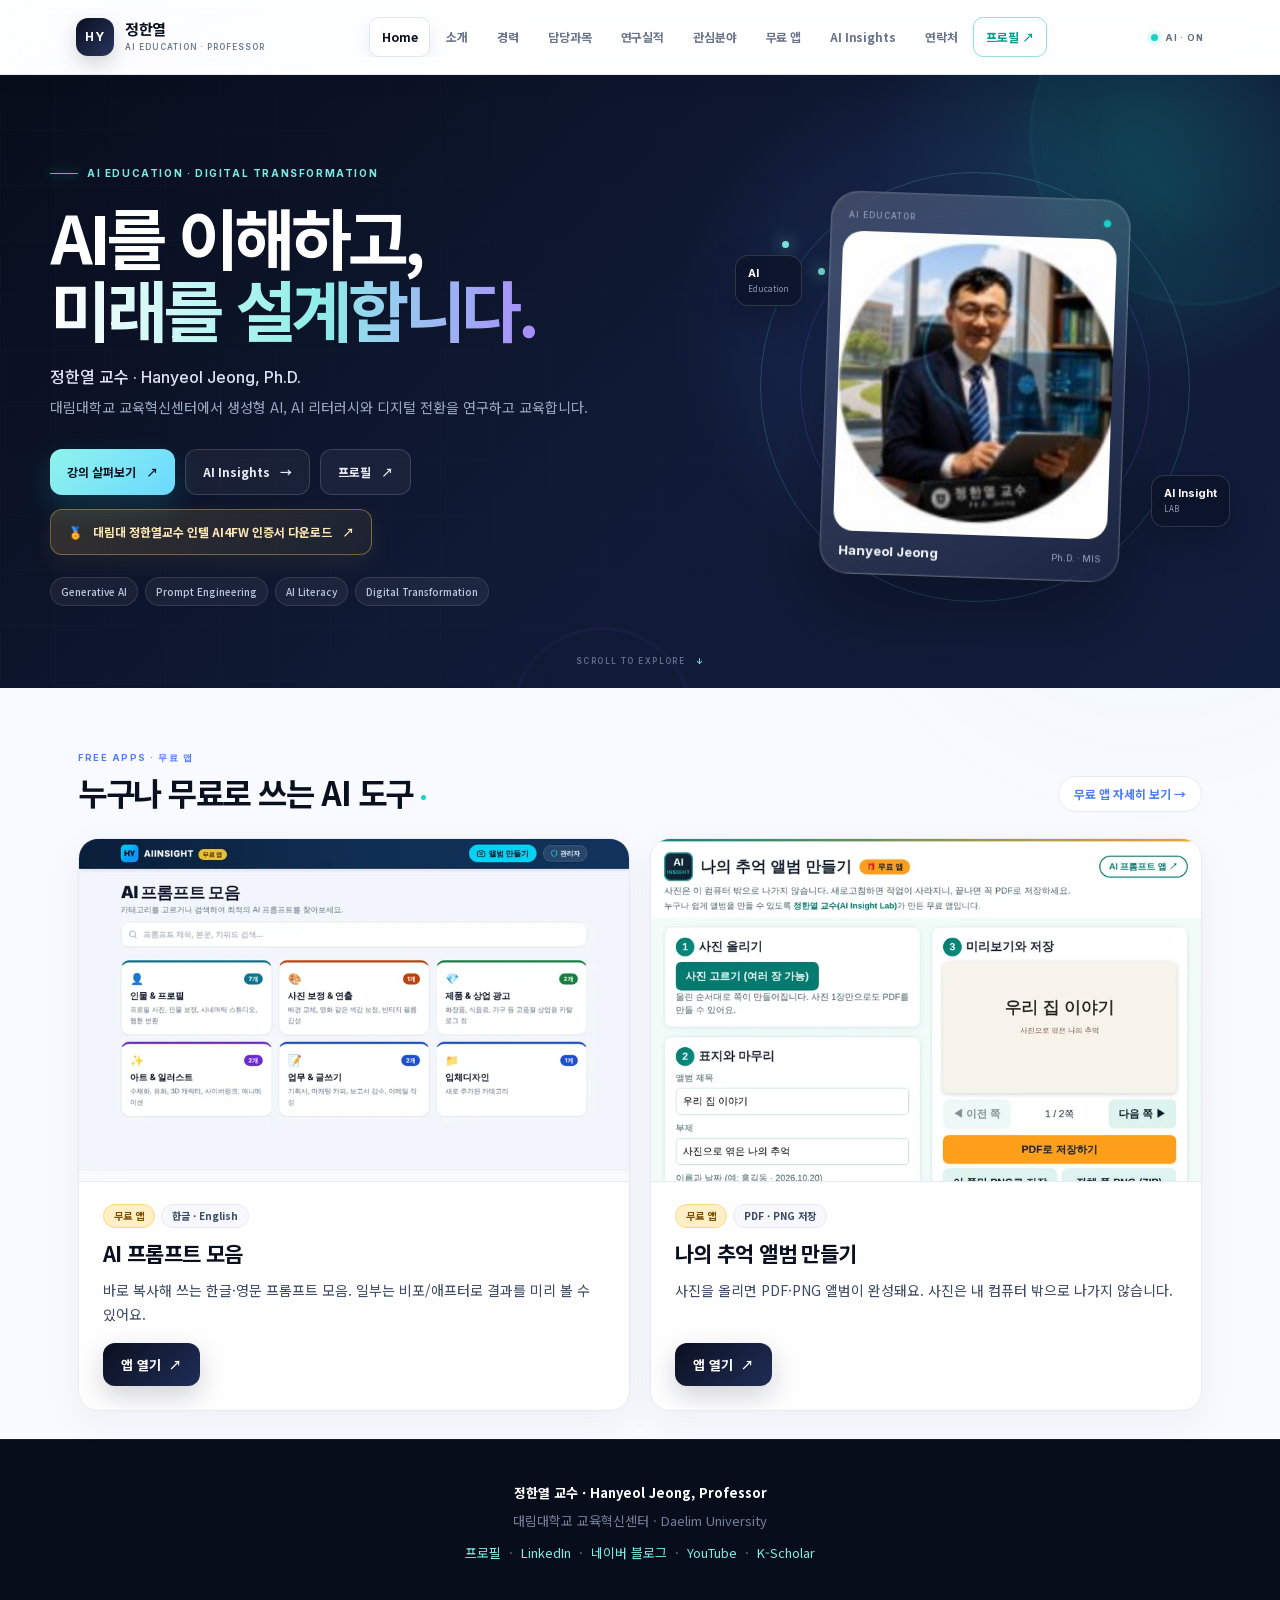
==== index.html @ 6ef55115 "Update index.html" ====
<!DOCTYPE html>
<html lang="ko">
<head>
<meta name="google-site-verification" content="4c6vog5UHRMC4YSmN-B3IHnLxH9sN-Bn5MdiW5Zf8hs" />
<meta charset="UTF-8">
<meta name="viewport" content="width=device-width, initial-scale=1.0">
<meta name="description" content="정한열 교수 | 대림대학교 교육혁신센터 | AI와 코딩, AI와 사회변화 강의 | Hanyeol Jeong, Professor at Daelim University">
<meta name="keywords" content="정한열, 정한열 교수, 대림대학교, 대림대, AI와 코딩, AI와 사회변화, AI 교육, 프롬프트 엔지니어링, Hanyeol Jeong, Daelim University">
<title>정한열 교수 | 대림대학교 — Hanyeol Jeong, Ph.D., Professor</title>
<link rel="preload" href="fonts/noto-sans-kr-400-core.woff2" as="font" type="font/woff2" crossorigin>
<link rel="preload" href="fonts/noto-sans-kr-700-core.woff2" as="font" type="font/woff2" crossorigin>
<link rel="preload" href="fonts/inter-latin.woff2" as="font" type="font/woff2" crossorigin>
<link rel="stylesheet" href="fonts/fonts.css">
<script type="application/ld+json">
{
  "@context": "https://schema.org",
  "@type": "Person",
  "name": "정한열",
  "alternateName": "Hanyeol Jeong",
  "jobTitle": "교수 (Professor)",
  "affiliation": {
    "@type": "CollegeOrUniversity",
    "name": "대림대학교 교육혁신센터",
    "alternateName": "Daelim University"
  },
  "description": "대림대학교 교육혁신센터 교수. AI와 코딩, AI와 사회변화 강의. 생성형 AI 교육, 프롬프트 엔지니어링 전문가.",
  "url": "https://token-web.github.io/aiinsightlab/",
  "sameAs": [
    "https://token-web.github.io/profile/",
    "https://blog.naver.com/patriot_daelim",
    "https://www.linkedin.com/in/hanyeol-jeong",
    "https://dept.daelim.ac.kr/lba/cms/FrProfessorCon/ProfessorView.do?MENU_ID=190&SITE_NO=36&CONTENTS_NO=&PROF_GBN_CD=P1002&PROF_SEQ=1279",
    "https://youtube.com/@aiinsightlabkr",
    "https://www.scholar.go.kr/search/scholarDetail.do?scholarNum=2091100900038736&scholarType=P"
  ]
}
</script>
<script type="application/ld+json">
{
  "@context": "https://schema.org",
  "@graph": [
    {
      "@type": "SoftwareApplication",
      "name": "AI 프롬프트 모음",
      "alternateName": "AI Prompt Collection",
      "url": "https://token-web.github.io/ai_prompt/",
      "applicationCategory": "EducationalApplication",
      "operatingSystem": "Web",
      "inLanguage": "ko",
      "isAccessibleForFree": true,
      "offers": {
        "@type": "Offer",
        "price": "0",
        "priceCurrency": "KRW"
      },
      "author": {
        "@type": "Person",
        "name": "정한열",
        "alternateName": "Hanyeol Jeong",
        "url": "https://token-web.github.io/aiinsightlab/"
      },
      "description": "바로 복사해 쓰는 한글·영문 AI 프롬프트 모음 무료 웹 앱. 일부 프롬프트는 비포/애프터로 결과를 미리 볼 수 있습니다."
    },
    {
      "@type": "SoftwareApplication",
      "name": "나의 추억 앨범 만들기",
      "alternateName": "My Memory Album Maker",
      "url": "https://token-web.github.io/album/",
      "applicationCategory": "EducationalApplication",
      "operatingSystem": "Web",
      "inLanguage": "ko",
      "isAccessibleForFree": true,
      "offers": {
        "@type": "Offer",
        "price": "0",
        "priceCurrency": "KRW"
      },
      "author": {
        "@type": "Person",
        "name": "정한열",
        "alternateName": "Hanyeol Jeong",
        "url": "https://token-web.github.io/aiinsightlab/"
      },
      "description": "사진을 올리면 PDF·PNG 앨범이 완성되는 무료 웹 앱. 사진은 사용자의 컴퓨터 밖으로 나가지 않습니다."
    }
  ]
}
</script>
<style>

  *, *::before, *::after { box-sizing: border-box; margin: 0; padding: 0; }

  :root {
    --navy: #0D1B2A;
    --navy-mid: #1A2E45;
    --blue-accent: #1E6FD9;
    --blue-light: #3B8BF5;
    --teal: #0ABFAE;
    --white: #FFFFFF;
    --gray-100: #F5F7FA;
    --gray-200: #E8ECF2;
    --gray-500: #7A8A9E;
    --gray-700: #3D4E63;
    --text: #1A2332;
  }

  html { scroll-behavior: smooth; }

  body {
    font-family: 'Noto Sans KR', 'Inter', sans-serif;
    background: var(--white);
    color: var(--text);
    line-height: 1.7;
  }

  /* ── HEADER ── */
  header {
    background: var(--navy);
    padding: 0;
    position: sticky;
    top: 0;
    z-index: 100;
    border-bottom: 2px solid var(--teal);
  }
  nav {
    max-width: 960px;
    margin: 0 auto;
    display: flex;
    justify-content: space-between;
    align-items: center;
    padding: 0 24px;
    height: 56px;
  }
  .nav-name {
    color: var(--white);
    font-size: 15px;
    font-weight: 600;
    letter-spacing: 0.02em;
  }
  .nav-name span { color: var(--teal); }
  nav ul {
    list-style: none;
    display: flex;
    gap: 28px;
  }
  nav ul a {
    color: var(--gray-200);
    text-decoration: none;
    font-size: 13px;
    font-weight: 400;
    letter-spacing: 0.03em;
    transition: color 0.2s;
  }
  nav ul a:hover { color: var(--teal); }

  /* ── HERO ── */
  .hero {
    background: linear-gradient(135deg, var(--navy) 0%, var(--navy-mid) 60%, #1A3A5C 100%);
    padding: 72px 24px 64px;
    position: relative;
    overflow: hidden;
  }
  .hero::before {
    content: '';
    position: absolute;
    top: -60px; right: -60px;
    width: 360px; height: 360px;
    border-radius: 50%;
    background: radial-gradient(circle, rgba(10,191,174,0.12) 0%, transparent 70%);
  }
  .hero-inner {
    max-width: 960px;
    margin: 0 auto;
    display: flex;
    align-items: center;
    gap: 48px;
  }
  .hero-photo {
    width: 140px;
    height: 140px;
    border-radius: 50%;
    border: 3px solid var(--teal);
    object-fit: cover;
    flex-shrink: 0;
    background: var(--navy-mid);
    display: flex;
    align-items: center;
    justify-content: center;
    font-size: 48px;
    color: var(--teal);
    overflow: hidden;
  }
  .hero-photo-placeholder {
    width: 140px;
    height: 140px;
    border-radius: 50%;
    border: 3px solid var(--teal);
    background: var(--navy-mid);
    display: flex;
    align-items: center;
    justify-content: center;
    font-size: 52px;
    flex-shrink: 0;
  }
  .hero-text {}
  .hero-label {
    font-size: 12px;
    font-weight: 500;
    color: var(--teal);
    letter-spacing: 0.15em;
    text-transform: uppercase;
    margin-bottom: 8px;
  }
  .hero-name-ko {
    font-size: 38px;
    font-weight: 700;
    color: var(--white);
    line-height: 1.1;
    letter-spacing: -0.01em;
  }
  .hero-name-en {
    font-size: 18px;
    font-weight: 300;
    color: var(--gray-500);
    margin-top: 4px;
    font-family: 'Inter', sans-serif;
    letter-spacing: 0.04em;
  }
  .hero-title {
    margin-top: 16px;
    font-size: 15px;
    color: var(--gray-200);
    line-height: 1.6;
  }
  .hero-tags {
    margin-top: 20px;
    display: flex;
    flex-wrap: wrap;
    gap: 8px;
  }
  .tag {
    background: rgba(10,191,174,0.15);
    color: var(--teal);
    border: 1px solid rgba(10,191,174,0.3);
    border-radius: 20px;
    padding: 4px 14px;
    font-size: 12px;
    font-weight: 500;
  }
.hero-blog-link {
    margin-top: 16px;
  }
  .hero-blog-link a {
    display: inline-flex;
    align-items: center;
    gap: 8px;
    color: var(--gray-200);
    text-decoration: none;
    font-size: 13px;
    font-weight: 500;
    transition: color 0.2s;
  }
  .hero-blog-link a:hover {
    color: var(--teal);
  }
  .hero-blog-icon {
    display: inline-flex;
    align-items: center;
    justify-content: center;
    width: 18px;
    height: 18px;
    border-radius: 4px;
    background: #03C75A;
    color: #fff;
    font-size: 11px;
    font-weight: 700;
    flex-shrink: 0;
  }
  /* ── SECTIONS ── */
  .container {
    max-width: 960px;
    margin: 0 auto;
    padding: 0 24px;
  }
  section {
    padding: 56px 24px;
    max-width: 960px;
    margin: 0 auto;
  }
  section + section {
    border-top: 1px solid var(--gray-200);
  }
  .section-eyebrow {
    font-size: 11px;
    font-weight: 600;
    color: var(--blue-accent);
    letter-spacing: 0.18em;
    text-transform: uppercase;
    margin-bottom: 6px;
  }
  .section-title {
    font-size: 24px;
    font-weight: 700;
    color: var(--navy);
    margin-bottom: 28px;
  }

  /* ── PROFILE INFO ── */
  .info-grid {
    display: flex;
    flex-direction: column;
    gap: 14px;
  }
  .info-item {
    background: var(--gray-100);
    border-radius: 10px;
    padding: 18px 20px;
    border-left: 3px solid var(--teal);
  }
  .info-item-label {
    font-size: 11px;
    color: var(--gray-500);
    font-weight: 500;
    letter-spacing: 0.08em;
    text-transform: uppercase;
    margin-bottom: 4px;
  }
  .info-item-value {
    font-size: 15px;
    font-weight: 500;
    color: var(--text);
  }
  .info-item-sub {
    font-size: 12px;
    color: var(--gray-500);
    margin-top: 2px;
  }

  /* ── COURSES ── */
  .course-grid {
    display: grid;
    grid-template-columns: 1fr 1fr 1fr;
    gap: 20px;
  }
  .course-card {
    border: 1px solid var(--gray-200);
    border-radius: 12px;
    padding: 28px;
    position: relative;
    overflow: hidden;
    transition: box-shadow 0.2s, transform 0.2s;
  }
  .course-card:hover {
    box-shadow: 0 8px 32px rgba(13,27,42,0.1);
    transform: translateY(-2px);
  }
  .course-card::before {
    content: '';
    position: absolute;
    top: 0; left: 0; right: 0;
    height: 4px;
  }
  .course-card.blue::before { background: var(--blue-accent); }
  .course-card.teal::before { background: var(--teal); }
  .course-card.amber::before { background: #F0A030; }
  .course-no {
    font-size: 11px;
    font-weight: 600;
    letter-spacing: 0.1em;
    text-transform: uppercase;
    color: var(--gray-500);
    margin-bottom: 8px;
  }
  .course-title-ko {
    font-size: 20px;
    font-weight: 700;
    color: var(--navy);
    margin-bottom: 4px;
  }
  .course-title-en {
    font-size: 12px;
    color: var(--gray-500);
    font-family: 'Inter', sans-serif;
    margin-bottom: 16px;
  }
  .course-desc {
    font-size: 14px;
    color: var(--gray-700);
    line-height: 1.65;
    margin-bottom: 16px;
  }
  .course-tags {
    display: flex;
    flex-wrap: wrap;
    gap: 6px;
  }
  .course-tag {
    background: var(--gray-100);
    color: var(--gray-700);
    border-radius: 4px;
    padding: 3px 10px;
    font-size: 11px;
    font-weight: 500;
  }

  /* ── INTERESTS ── */
  .interest-list {
    display: grid;
    grid-template-columns: repeat(3, 1fr);
    gap: 16px;
  }
  .interest-item {
    background: var(--gray-100);
    border-radius: 10px;
    padding: 20px;
    text-align: center;
  }
  .interest-icon { font-size: 28px; margin-bottom: 10px; }
  .interest-title {
    font-size: 14px;
    font-weight: 600;
    color: var(--navy);
    margin-bottom: 4px;
  }
  .interest-desc {
    font-size: 12px;
    color: var(--gray-500);
    line-height: 1.5;
  }

  /* ── PUBLICATIONS ── */
  .pub-links {
    display: flex;
    flex-wrap: wrap;
    gap: 12px;
    margin-bottom: 28px;
  }
  .pub-link-btn {
    display: inline-flex;
    align-items: center;
    gap: 8px;
    text-decoration: none;
    background: var(--navy);
    color: var(--white);
    border: 1px solid var(--navy);
    border-radius: 8px;
    padding: 10px 18px;
    font-size: 13px;
    font-weight: 600;
    transition: background 0.2s, transform 0.2s, box-shadow 0.2s;
  }
  .pub-link-btn:hover {
    background: var(--navy-mid);
    transform: translateY(-1px);
    box-shadow: 0 4px 14px rgba(0,0,0,0.18);
  }
  .pub-link-dot {
    width: 8px; height: 8px;
    border-radius: 50%;
    flex-shrink: 0;
  }
  .pub-subtitle {
    font-size: 13px;
    font-weight: 700;
    color: var(--blue-accent);
    letter-spacing: 0.06em;
    text-transform: uppercase;
    margin: 24px 0 12px;
  }
  .pub-subtitle:first-of-type { margin-top: 0; }
  .pub-list {
    list-style: none;
    display: flex;
    flex-direction: column;
    gap: 10px;
  }
  .pub-item {
    background: var(--gray-100);
    border-left: 3px solid var(--teal);
    border-radius: 8px;
    padding: 12px 16px;
    font-size: 13.5px;
    color: var(--gray-700);
    line-height: 1.55;
  }
  .pub-item strong {
    color: var(--navy);
    font-weight: 600;
  }
  .pub-item .pub-meta {
    color: var(--gray-500);
    font-size: 12px;
  }
  .pub-more-wrap { margin-top: 20px; }
  #pub-more {
    display: none;
    margin-top: 20px;
    padding-top: 20px;
    border-top: 1px dashed var(--gray-200);
  }
  #pub-more.open { display: block; }
  .pub-toggle-btn {
    cursor: pointer;
    background: var(--navy);
    color: var(--white);
    border: none;
    border-radius: 20px;
    padding: 10px 22px;
    font-size: 13px;
    font-weight: 600;
    letter-spacing: 0.02em;
    transition: background 0.2s, transform 0.2s;
  }
  .pub-toggle-btn:hover { background: var(--navy-mid); transform: translateY(-1px); }
  .pub-group-title {
    font-size: 13px;
    font-weight: 700;
    color: var(--navy);
    margin: 20px 0 10px;
  }
  .pub-group-title:first-child { margin-top: 0; }

  /* ── CAREER ── */
  .timeline {
    position: relative;
    padding-left: 24px;
  }
  .timeline::before {
    content: '';
    position: absolute;
    left: 0; top: 8px; bottom: 8px;
    width: 2px;
    background: var(--gray-200);
  }
  .timeline-item {
    position: relative;
    margin-bottom: 28px;
  }
  .timeline-item::before {
    content: '';
    position: absolute;
    left: -28px;
    top: 6px;
    width: 10px;
    height: 10px;
    border-radius: 50%;
    background: var(--teal);
    border: 2px solid var(--white);
    box-shadow: 0 0 0 2px var(--teal);
  }
  .timeline-period {
    font-size: 12px;
    color: var(--blue-accent);
    font-weight: 600;
    font-family: 'Inter', sans-serif;
    margin-bottom: 4px;
  }
  .timeline-role {
    font-size: 16px;
    font-weight: 600;
    color: var(--navy);
  }
  .timeline-org {
    font-size: 14px;
    color: var(--gray-500);
    margin-top: 2px;
  }

  /* ── CONTACT ── */
  .contact-grid {
    display: grid;
    grid-template-columns: repeat(auto-fit, minmax(190px, 1fr));
    gap: 16px;
  }
  .contact-card {
    display: flex;
    align-items: center;
    gap: 14px;
    background: var(--gray-100);
    border-radius: 10px;
    padding: 18px 20px;
    text-decoration: none;
    color: var(--text);
    transition: background 0.2s, transform 0.2s;
    border: 1px solid transparent;
  }
  .contact-card:hover {
    background: var(--white);
    border-color: var(--gray-200);
    transform: translateY(-1px);
    box-shadow: 0 4px 16px rgba(0,0,0,0.07);
  }
  .contact-icon {
    width: 40px;
    height: 40px;
    border-radius: 8px;
    display: flex;
    align-items: center;
    justify-content: center;
    font-size: 18px;
    flex-shrink: 0;
  }
  .contact-icon.linkedin { background: #0A66C2; }
  .contact-icon.naver { background: #03C75A; }
  .contact-icon.blog { background: #FF6B35; }
  .contact-icon.youtube { background: #FF0000; }
  .contact-icon.scholar { background: #6A3FE0; }
  .contact-label {
    font-size: 11px;
    color: var(--gray-500);
    font-weight: 500;
    text-transform: uppercase;
    letter-spacing: 0.06em;
  }
  .contact-value {
    font-size: 14px;
    font-weight: 600;
    color: var(--navy);
    margin-top: 1px;
  }

  /* ── INTEL BADGE ── */
  .badge-bar {
    background: linear-gradient(90deg, var(--navy) 0%, var(--navy-mid) 100%);
    border-radius: 12px;
    padding: 24px 28px;
    display: flex;
    align-items: center;
    gap: 20px;
    margin-top: 32px;
  }
  .badge-icon { font-size: 32px; }
  .badge-text-main {
    font-size: 16px;
    font-weight: 700;
    color: var(--white);
  }
  .badge-text-sub {
    font-size: 13px;
    color: var(--gray-500);
    margin-top: 2px;
  }
  .badge-num {
    margin-left: auto;
    text-align: right;
  }
  .badge-num-val {
    font-size: 28px;
    font-weight: 700;
    color: var(--teal);
    font-family: 'Inter', sans-serif;
    line-height: 1;
  }
  .badge-num-label {
    font-size: 11px;
    color: var(--gray-500);
    margin-top: 2px;
  }

  /* ── FOOTER ── */
  footer {
    background: var(--navy);
    color: var(--gray-500);
    text-align: center;
    padding: 28px 24px;
    font-size: 13px;
    margin-top: 40px;
  }
  footer a { color: var(--teal); text-decoration: none; }

  /* ── RESPONSIVE ── */
  @media (max-width: 900px) {
    .course-grid { grid-template-columns: 1fr 1fr; }
    .contact-grid { grid-template-columns: 1fr 1fr; }
  }
  @media (max-width: 680px) {
    .hero-inner { flex-direction: column; text-align: center; gap: 24px; }
    .hero-tags { justify-content: center; }
    .course-grid { grid-template-columns: 1fr; }
    .interest-list { grid-template-columns: 1fr 1fr; }
    .contact-grid { grid-template-columns: 1fr; }
    .hero-name-ko { font-size: 28px; }
    .hero-blog-link { display: flex; justify-content: center; }
    nav ul { gap: 16px; }
  }

  /* ── D2: TAB NAV ── */
  nav ul.tab-nav {
    gap: 4px;
  }
  nav ul.tab-nav li a {
    display: inline-block;
    padding: 8px 14px;
    border-radius: 8px;
    color: var(--gray-200);
  }
  nav ul.tab-nav li a.active {
    background: rgba(10,191,174,0.15);
    color: var(--teal);
    font-weight: 600;
  }
  nav ul.tab-nav li a:hover { color: var(--teal); }

  .tab-panel { display: none; }
  .tab-panel.active {
    display: block;
    animation: panelIn 0.35s ease;
  }
  @keyframes panelIn {
    from { opacity: 0; transform: translateY(8px); }
    to { opacity: 1; transform: translateY(0); }
  }
  section.tab-panel { border-top: none; }

  /* hero (photo/intro) shows only on the about tab so switching tabs doesn't
     look like the same screen reappeared */
  .hero { display: none; }
  .hero.hero-visible { display: block; }

  /* mobile tab nav: 2-column button grid (Home + 소개 in the first row) */
  @media (max-width: 680px) {
    nav { height: auto; flex-direction: column; gap: 8px; padding: 12px 16px; }
    nav ul.tab-nav {
      width: 100%;
      display: grid;
      grid-template-columns: repeat(4, 1fr);
      gap: 8px;
    }
    nav ul.tab-nav li { width: 100%; }
    nav ul.tab-nav li a {
      display: block;
      text-align: center;
      white-space: nowrap;
      font-size: 12px;
      padding: 8px 6px;
      border: 1px solid rgba(255,255,255,0.14);
      border-radius: 8px;
      background: rgba(255,255,255,0.04);
    }
    nav ul.tab-nav li a.active {
      background: rgba(10,191,174,0.18);
      border-color: var(--teal);
    }
  }
  /* ── D1: SUMMARY BENTO ── */
  .bento {
    display: grid;
    grid-template-columns: 1.3fr 1fr;
    gap: 16px;
  }
  .bento-main {
    background: var(--gray-100);
    border-radius: 14px;
    padding: 26px 28px;
    border-left: 3px solid var(--teal);
  }
  .bento-main .bento-role {
    font-size: 12px;
    font-weight: 600;
    color: var(--blue-accent);
    letter-spacing: 0.08em;
    text-transform: uppercase;
    margin-bottom: 8px;
  }
  .bento-main .bento-headline {
    font-size: 19px;
    font-weight: 700;
    color: var(--navy);
    line-height: 1.45;
    margin-bottom: 10px;
  }
  .bento-main .bento-sub {
    font-size: 13px;
    color: var(--gray-700);
    line-height: 1.6;
  }
  .bento-side {
    display: flex;
    flex-direction: column;
    gap: 16px;
  }
  .bento-card {
    background: linear-gradient(135deg, #1E3A5A 0%, #2A4A70 100%);
    border-radius: 14px;
    padding: 18px 20px;
    flex: 1;
    display: flex;
    flex-direction: column;
    justify-content: center;
  }
  .bento-card .bento-num {
    font-size: 26px;
    font-weight: 700;
    color: var(--teal);
    font-family: 'Inter', sans-serif;
    line-height: 1;
  }
  .bento-card .bento-num-label {
    font-size: 11.5px;
    color: var(--gray-200);
    margin-top: 6px;
    line-height: 1.5;
  }
  .bento-links {
    background: var(--gray-100);
    border-radius: 14px;
    padding: 16px 18px;
    display: flex;
    flex-direction: column;
    gap: 10px;
  }
  .bento-links a {
    font-size: 12.5px;
    font-weight: 600;
    color: var(--blue-accent);
    text-decoration: none;
  }
  .bento-links a:hover { text-decoration: underline; }
  @media (max-width: 680px) {
    .bento { grid-template-columns: 1fr; }
  }


  /* ── CAREER TAB ── */
  .career-block { margin-bottom: 30px; }
  .career-block:last-child { margin-bottom: 0; }
  .career-block-title {
    font-size: 13px;
    font-weight: 700;
    color: var(--blue-accent);
    letter-spacing: 0.06em;
    text-transform: uppercase;
    margin-bottom: 12px;
  }
  .career-current {
    background: linear-gradient(90deg, var(--navy) 0%, var(--navy-mid) 100%);
    border-radius: 12px;
    padding: 22px 26px;
    color: var(--white);
    margin-bottom: 30px;
  }
  .career-current .cc-label {
    font-size: 11px;
    color: var(--teal);
    letter-spacing: 0.12em;
    text-transform: uppercase;
    margin-bottom: 6px;
  }
  .career-current .cc-role {
    font-size: 18px;
    font-weight: 700;
  }
  .career-current .cc-sub {
    font-size: 13px;
    color: var(--gray-200);
    margin-top: 4px;
    line-height: 1.6;
  }
  .career-grid {
    display: grid;
    grid-template-columns: 1fr 1fr;
    gap: 14px;
  }
  .career-item {
    background: var(--gray-100);
    border-radius: 10px;
    padding: 16px 18px;
    border-left: 3px solid var(--teal);
  }
  .career-item-label {
    font-size: 11px;
    color: var(--gray-500);
    font-weight: 500;
    letter-spacing: 0.06em;
    text-transform: uppercase;
    margin-bottom: 5px;
  }
  .career-item-value {
    font-size: 13.5px;
    color: var(--text);
    line-height: 1.6;
  }
  .career-list {
    list-style: none;
    display: flex;
    flex-direction: column;
    gap: 8px;
  }
  .career-list li {
    background: var(--gray-100);
    border-radius: 8px;
    padding: 11px 16px;
    font-size: 13.5px;
    color: var(--gray-700);
    line-height: 1.55;
  }
  .career-list li strong {
    color: var(--navy);
    font-weight: 600;
  }
  .career-more-wrap { margin-top: 16px; }
  #career-more {
    display: none;
    margin-top: 14px;
  }
  #career-more.open { display: block; }
  @media (max-width: 680px) {
    .career-grid { grid-template-columns: 1fr; }
  }

  /* ── COLUMN TAB (NAVER BLOG PHONE FRAME) ── */
  .column-intro {
    font-size: 14px;
    color: var(--gray-700);
    line-height: 1.7;
    margin-bottom: 28px;
  }
  .phone-frame-wrap {
    display: flex;
    flex-direction: column;
    align-items: center;
  }
  .phone-frame {
    width: 375px;
    max-width: 100%;
    height: 720px;
    background: var(--navy);
    border-radius: 36px;
    padding: 14px;
    box-shadow: 0 20px 50px rgba(13,27,42,0.25);
    position: relative;
  }
  .phone-frame::before {
    content: '';
    position: absolute;
    top: 14px;
    left: 50%;
    transform: translateX(-50%);
    width: 90px;
    height: 20px;
    background: var(--navy);
    border-radius: 0 0 14px 14px;
    z-index: 2;
  }
  .phone-frame iframe {
    width: 100%;
    height: 100%;
    border: none;
    border-radius: 22px;
    background: var(--white);
    display: block;
  }
  .phone-fallback {
    margin-top: 18px;
    text-align: center;
  }
  .phone-fallback a {
    display: inline-flex;
    align-items: center;
    gap: 8px;
    background: var(--navy);
    color: var(--white);
    text-decoration: none;
    border-radius: 20px;
    padding: 11px 22px;
    font-size: 13px;
    font-weight: 600;
    transition: background 0.2s, transform 0.2s;
  }
  .phone-fallback a:hover { background: var(--navy-mid); transform: translateY(-1px); }
  .phone-fallback p {
    font-size: 12px;
    color: var(--gray-500);
    margin-top: 10px;
  }


/* =========================================================
   MODERN AI REDESIGN — 2026
   Visual direction: AI editorial / glassmorphism / clean tech
   ========================================================= */
:root{
  --ink:#0b1020;
  --ink-2:#121a2e;
  --muted:#6d7890;
  --line:#e7eaf1;
  --surface:#ffffff;
  --surface-2:#f6f8fc;
  --cyan:#19d3c5;
  --blue:#4d7cff;
  --violet:#8b5cf6;
  --glow:rgba(77,124,255,.18);
  --shadow:0 18px 60px rgba(19,31,55,.10);
}
html{background:#f8faff}
body{
  font-family:'Noto Sans KR','Inter',sans-serif;
  color:var(--ink);
  background:
    radial-gradient(circle at 10% 10%,rgba(77,124,255,.055),transparent 24%),
    radial-gradient(circle at 90% 30%,rgba(25,211,197,.045),transparent 22%),
    #f8faff;
}
body:before{
  content:"";position:fixed;inset:0;pointer-events:none;z-index:-1;
  background-image:linear-gradient(rgba(11,16,32,.025) 1px,transparent 1px),linear-gradient(90deg,rgba(11,16,32,.025) 1px,transparent 1px);
  background-size:42px 42px;
}

/* Header */
.site-header{
  background:rgba(255,255,255,.82)!important;
  border-bottom:1px solid rgba(226,230,239,.85)!important;
  backdrop-filter:blur(18px);-webkit-backdrop-filter:blur(18px);
  box-shadow:0 4px 24px rgba(20,30,50,.05);
  position:sticky;top:0;z-index:1000;
}
.modern-nav{
  max-width:1180px!important;height:74px!important;padding:0 26px!important;
  display:flex;align-items:center;gap:26px;
}
.brand{display:flex;align-items:center;gap:11px;text-decoration:none;flex-shrink:0}
.brand-mark{
  width:38px;height:38px;border-radius:12px;display:grid;place-items:center;
  color:#fff;font:700 12px/1 Inter,sans-serif;letter-spacing:.08em;
  background:linear-gradient(135deg,var(--ink),#27345d);
  box-shadow:0 8px 20px rgba(11,16,32,.18);
}
.brand-copy{display:flex;flex-direction:column;line-height:1.1}
.brand-copy strong{font-size:15px;color:var(--ink);font-weight:800;letter-spacing:-.03em}
.brand-copy small{font:600 8px/1.5 Inter,sans-serif;color:var(--muted);letter-spacing:.12em;margin-top:3px}
.nav-scroll{flex:1;min-width:0;overflow-x:auto;scrollbar-width:none}
.nav-scroll::-webkit-scrollbar{display:none}
nav ul.tab-nav{display:flex!important;justify-content:center;gap:3px!important;list-style:none;min-width:max-content}
nav ul.tab-nav li a{
  color:#69738a!important;padding:9px 12px!important;border-radius:10px!important;
  font-size:12px!important;font-weight:600!important;letter-spacing:-.01em;
  transition:.25s ease!important;background:transparent!important;border:1px solid transparent;
}
nav ul.tab-nav li a.active{
  color:var(--ink)!important;background:#fff!important;border-color:#e2e6ef!important;
  box-shadow:0 5px 18px rgba(20,30,50,.07);
}
nav ul.tab-nav li a:hover{color:var(--blue)!important;background:#f5f7fb!important}
.nav-status{
  flex-shrink:0;font:700 9px Inter,sans-serif;letter-spacing:.1em;color:#667085;
  display:flex;align-items:center;gap:7px;
}
.nav-status i{width:7px;height:7px;border-radius:50%;background:var(--cyan);box-shadow:0 0 0 4px rgba(25,211,197,.12);animation:pulse 2s infinite}
@keyframes pulse{50%{box-shadow:0 0 0 7px rgba(25,211,197,0)}}

/* Hero */
.hero.hero-visible{
  display:block!important;position:relative;overflow:hidden;
  min-height:610px;padding:92px 24px 82px!important;
  background:linear-gradient(135deg,#080d1b 0%,#101a35 52%,#111d3c 100%)!important;
  color:#fff;
}
.hero:after{
  content:"";position:absolute;inset:0;pointer-events:none;
  background:radial-gradient(circle at 73% 42%,rgba(77,124,255,.20),transparent 26%),
             radial-gradient(circle at 88% 10%,rgba(25,211,197,.14),transparent 20%);
}
.hero-grid{
  position:absolute;inset:0;opacity:.18;
  background-image:linear-gradient(rgba(255,255,255,.08) 1px,transparent 1px),linear-gradient(90deg,rgba(255,255,255,.08) 1px,transparent 1px);
  background-size:55px 55px;
  mask-image:linear-gradient(90deg,#000,transparent 90%);
}
.hero-orb{position:absolute;border-radius:50%;filter:blur(1px);pointer-events:none}
.orb-a{width:340px;height:340px;right:-90px;top:-110px;border:1px solid rgba(25,211,197,.2);box-shadow:inset 0 0 80px rgba(25,211,197,.08)}
.orb-b{width:180px;height:180px;left:40%;bottom:-120px;border:1px solid rgba(139,92,246,.22)}
.hero-inner{
  max-width:1180px!important;position:relative;z-index:2;
  display:grid!important;grid-template-columns:1.08fr .92fr;align-items:center;gap:70px!important;
}
.hero-copy{max-width:650px}
.hero-kicker{
  display:flex;align-items:center;gap:9px;color:#7cece4;font:700 10px Inter,sans-serif;letter-spacing:.16em;
  margin-bottom:22px;
}
.hero-kicker span{width:28px;height:1px;background:var(--cyan);box-shadow:0 0 12px var(--cyan)}
.hero h1{
  font-size:clamp(43px,5.2vw,72px)!important;line-height:1.08!important;letter-spacing:-.065em!important;
  font-weight:800!important;color:#fff!important;margin:0 0 20px!important;
}
.hero h1 em{font-style:normal;background:linear-gradient(90deg,#fff 0%,#8feee8 55%,#a78bfa 100%);-webkit-background-clip:text;background-clip:text;color:transparent}
.hero-lead{font:500 16px/1.6 Inter,'Noto Sans KR',sans-serif;color:#dce4f4;margin-bottom:5px}
.hero-desc{font-size:14px;line-height:1.8;color:#9ba8c2;max-width:570px}
.hero-actions{display:flex;flex-wrap:wrap;gap:10px;margin:28px 0 22px}
.hero-btn{
  display:inline-flex;align-items:center;gap:10px;padding:12px 17px;border-radius:12px;text-decoration:none;
  font-size:12px;font-weight:700;transition:.25s ease;
}
.hero-btn.primary{color:#07111f;background:linear-gradient(135deg,#8ff3eb,#6bd9ff);box-shadow:0 12px 30px rgba(25,211,197,.18)}
.hero-btn.primary:hover{transform:translateY(-2px);box-shadow:0 16px 36px rgba(25,211,197,.28)}
.hero-btn.ghost{color:#e8edf7;border:1px solid rgba(255,255,255,.15);background:rgba(255,255,255,.05)}
.hero-btn.ghost:hover{background:rgba(255,255,255,.1);transform:translateY(-2px)}
.hero-cert{margin:-8px 0 22px}
.hero-btn.cert{
  color:#ffe9b8;border:1px solid rgba(255,200,87,.38);
  background:linear-gradient(135deg,rgba(255,200,87,.16),rgba(255,200,87,.06));
  box-shadow:0 8px 24px rgba(255,200,87,.08);
}
.hero-btn.cert:hover{background:linear-gradient(135deg,rgba(255,200,87,.26),rgba(255,200,87,.10));transform:translateY(-2px);box-shadow:0 12px 30px rgba(255,200,87,.18)}
.hero-btn.cert b{font-weight:700}
@media(max-width:680px){
  .hero-cert{margin:-2px 0 20px}
  .hero-cert .hero-btn.cert{display:flex;width:100%;box-sizing:border-box;justify-content:center;text-align:center;line-height:1.4}
}
.hero-tags{display:flex;flex-wrap:wrap;gap:7px}
.hero .tag{
  background:rgba(255,255,255,.055)!important;border:1px solid rgba(255,255,255,.11)!important;color:#b9c7df!important;
  border-radius:999px!important;padding:5px 10px!important;font-size:10px!important;
}
.hero-visual{position:relative;min-height:400px;display:grid;place-items:center}
.photo-card{
  position:relative;width:300px;padding:12px;border-radius:28px;
  background:linear-gradient(145deg,rgba(255,255,255,.17),rgba(255,255,255,.04));
  border:1px solid rgba(255,255,255,.18);box-shadow:0 35px 80px rgba(0,0,0,.35);
  backdrop-filter:blur(18px);transform:rotate(2deg);z-index:3;
}
.photo-card:before{content:"";position:absolute;inset:0;border-radius:28px;box-shadow:inset 0 0 0 1px rgba(255,255,255,.06);pointer-events:none}
.photo-top,.photo-bottom{display:flex;justify-content:space-between;align-items:center;padding:5px 5px 10px;color:#8795b0;font:600 8px Inter,sans-serif;letter-spacing:.12em}
.photo-top b{color:var(--cyan);font-size:10px}
.photo-card .hero-photo{
  display:block;width:100%;height:300px!important;object-fit:cover;border-radius:20px!important;border:0!important;
  background:#1c2743;filter:saturate(.96);
}
.photo-bottom{padding:11px 6px 3px;letter-spacing:0}
.photo-bottom strong{font:700 13px Inter,sans-serif;color:#f6f8ff}
.photo-bottom span{font:500 9px Inter,sans-serif;color:#8795b0}
.ai-ring{position:absolute;border:1px solid rgba(109,226,255,.2);border-radius:50%;z-index:1}
.ring-1{width:430px;height:430px;animation:spin 24s linear infinite}
.ring-2{width:350px;height:350px;border-color:rgba(139,92,246,.25);animation:spin 18s linear infinite reverse}
.ring-1:before,.ring-2:before{content:"";position:absolute;width:7px;height:7px;border-radius:50%;background:#7cece4;box-shadow:0 0 16px #7cece4;top:16%;left:5%}
@keyframes spin{to{transform:rotate(360deg)}}
.floating-chip{
  position:absolute;z-index:4;padding:10px 12px;border:1px solid rgba(255,255,255,.14);
  background:rgba(12,19,38,.72);backdrop-filter:blur(12px);border-radius:13px;
  box-shadow:0 14px 35px rgba(0,0,0,.25);display:flex;flex-direction:column;gap:2px
}
.floating-chip b{font:800 11px Inter,sans-serif;color:#fff}.floating-chip span{font-size:8px;color:#8f9cb6}
.chip-1{left:3%;top:17%}.chip-2{right:0;bottom:15%}.hero-scroll{
  position:absolute;bottom:22px;left:50%;transform:translateX(-50%);z-index:3;
  font:600 8px Inter,sans-serif;letter-spacing:.18em;color:#64718b
}
.hero-scroll span{color:#8deee8;margin-left:7px}

/* Content shell */
section.tab-panel{
  max-width:1180px!important;padding:88px 28px!important;border-top:0!important;
  position:relative;
}
section.tab-panel:before{
  content:"";display:block;width:44px;height:3px;background:linear-gradient(90deg,var(--blue),var(--cyan));
  border-radius:3px;margin-bottom:18px;
}
.section-eyebrow{font:700 9px Inter,sans-serif!important;color:var(--blue)!important;letter-spacing:.17em!important;margin-bottom:8px!important}
.section-title{font-size:32px!important;line-height:1.2!important;letter-spacing:-.045em!important;color:var(--ink)!important;margin-bottom:36px!important}
.section-title:after{content:"";display:inline-block;width:5px;height:5px;border-radius:50%;background:var(--cyan);margin-left:8px;vertical-align:middle}

/* About */
.bento{grid-template-columns:1.35fr .8fr!important;gap:18px!important}
.bento-main,.bento-links,.interest-item,.career-item,.career-list li,.pub-item,.contact-card{
  background:rgba(255,255,255,.82)!important;border:1px solid var(--line)!important;box-shadow:0 8px 30px rgba(20,30,50,.035);
}
.bento-main{border-left:0!important;border-radius:20px!important;padding:34px!important;position:relative;overflow:hidden}
.bento-main:after{content:"AI";position:absolute;right:24px;bottom:-25px;font:900 110px Inter;color:#eef1f8;letter-spacing:-.08em}
.bento-main .bento-role{color:var(--blue)!important;font-size:10px!important}
.bento-main .bento-headline{font-size:24px!important;letter-spacing:-.045em}
.bento-main .bento-sub{color:#68748a!important}
.bento-card{border-radius:20px!important;background:linear-gradient(145deg,#1E3A5A,#2A4A70)!important;padding:24px!important;box-shadow:var(--shadow)!important}
.bento-card .bento-num-label{color:#E8ECF2!important}
.bento-links{border-radius:20px!important;padding:18px!important}
.bento-links a{color:var(--blue)!important}

/* Cards */
.course-grid{grid-template-columns:repeat(3,1fr)!important;gap:18px!important}
.course-card{
  border:1px solid var(--line)!important;border-radius:20px!important;padding:26px!important;background:rgba(255,255,255,.82);
  box-shadow:0 10px 35px rgba(20,30,50,.04);transition:.28s ease!important;
}
.course-card:hover{transform:translateY(-6px)!important;box-shadow:0 20px 50px rgba(20,30,50,.10)!important}
.course-card:before{height:3px!important}
.course-title-ko{font-size:21px!important;letter-spacing:-.04em}
.course-desc{color:#6c778c!important;font-size:13px!important}
.course-tag{background:#f3f6fa!important;color:#59657a!important;border-radius:999px!important}

/* Career */
.career-current{border-radius:20px!important;padding:28px 30px!important;background:linear-gradient(135deg,#0b1020,#1b2850)!important;box-shadow:var(--shadow)}
.career-current .cc-role{font-size:21px!important;letter-spacing:-.035em}
.career-grid{gap:16px!important}
.career-item{border-left:0!important;border-radius:16px!important}
.career-list li{border-radius:13px!important;padding:14px 18px!important}

/* Research */
.interest-list{grid-template-columns:repeat(3,1fr)!important;gap:16px!important}
.interest-item{border-radius:18px!important;padding:24px 20px!important;text-align:left!important;transition:.25s ease}
.interest-item:hover{transform:translateY(-4px);box-shadow:var(--shadow);border-color:#d8def0!important}
.interest-icon{font-size:25px!important}.interest-title{font-size:15px!important}.interest-desc{color:#7b8598!important}

/* Publications */
.pub-link-btn{border-radius:12px!important;background:#10182d!important;border:0!important;padding:11px 15px!important}
.pub-item{border-left:0!important;border-radius:13px!important}
.pub-item strong{color:var(--ink)!important}

/* Column */
.phone-frame{border-radius:34px!important;background:#0a1020!important;box-shadow:0 30px 70px rgba(10,18,40,.22)!important}
.phone-fallback a{border-radius:999px!important;background:#10182d!important}

/* Contact */
.contact-grid{grid-template-columns:repeat(2,1fr)!important;gap:14px!important}
.contact-card{border-radius:16px!important;padding:19px!important}
.contact-card:hover{border-color:#d9e0ef!important;background:#fff!important;box-shadow:var(--shadow)!important}
.contact-icon{border-radius:12px!important}

/* Footer */
footer{
  background:#080d1b!important;color:#75819a!important;border-top:1px solid rgba(255,255,255,.06);
  padding:42px 24px!important;margin-top:0!important
}
footer p:first-child{color:#fff;font-weight:700}
footer a{color:#7cece4!important}

/* Publication / career controls */
.pub-toggle-btn{
  border-radius:999px!important;background:#11182d!important;padding:10px 18px!important
}

/* Responsive */
@media(max-width:900px){
  .modern-nav{gap:12px!important}.nav-status{display:none}
  .hero-inner{grid-template-columns:1fr!important;gap:40px!important}
  .hero-copy{max-width:720px}.hero-visual{min-height:360px}
  .course-grid{grid-template-columns:1fr 1fr!important}
}
@media(max-width:680px){
  .modern-nav{height:auto!important;min-height:68px!important;padding:10px 14px!important;flex-wrap:wrap!important}
  .brand-copy small{display:none}.nav-scroll{order:3;flex-basis:100%}
  nav ul.tab-nav{width:max-content!important;justify-content:flex-start!important}
  nav ul.tab-nav li a{padding:8px 11px!important}
  .hero.hero-visible{min-height:auto;padding:70px 20px 60px!important}
  .hero h1{font-size:42px!important}
  .hero-visual{min-height:310px}.photo-card{width:240px}.photo-card .hero-photo{height:245px!important}
  .ring-1{width:330px;height:330px}.ring-2{width:270px;height:270px}
  .chip-1{left:0;top:12%}.chip-2{right:0;bottom:10%}
  section.tab-panel{padding:64px 20px!important}
  .section-title{font-size:27px!important}
  .bento,.course-grid,.interest-list,.contact-grid{grid-template-columns:1fr!important}
  .bento-main{padding:25px!important}
}
@media(prefers-reduced-motion:reduce){
  *,*:before,*:after{animation:none!important;transition:none!important;scroll-behavior:auto!important}
}

.tab-nav li a.nav-ext{color:#0a9d90!important;border:1px solid rgba(10,191,174,.45)!important}
.tab-nav li a.nav-ext:hover{background:rgba(10,191,174,.12)!important}
</style>

<style id="mobile-optimization">
/* =========================================================
   MOBILE / SMARTPHONE OPTIMIZATION
   - phone: 2-column menu/cards where appropriate
   - compact typography and touch-friendly controls
   ========================================================= */

html { -webkit-text-size-adjust: 100%; }
body { overflow-x: hidden; }

@media (max-width: 768px) {
  .container,
  .section-inner,
  main,
  .main-container {
    width: 100%;
    max-width: 100%;
    padding-left: 18px !important;
    padding-right: 18px !important;
    box-sizing: border-box;
  }

  /* Header */
  header, .site-header, .navbar, nav {
    max-width: 100%;
  }

  .nav,
  .nav-links,
  .menu,
  .menu-list {
    display: grid !important;
    grid-template-columns: repeat(2, minmax(0, 1fr)) !important;
    gap: 7px !important;
    width: 100%;
  }

  .nav a,
  .nav button,
  .nav-links a,
  .menu a,
  .menu button {
    min-height: 42px;
    padding: 10px 7px !important;
    display: flex !important;
    align-items: center;
    justify-content: center;
    text-align: center;
    white-space: nowrap;
    font-size: 12px !important;
    border-radius: 10px;
  }

  /* Hero */
  .hero,
  .hero-section {
    min-height: auto !important;
    padding: 48px 0 34px !important;
  }

  .hero-inner,
  .hero-content,
  .hero-grid {
    grid-template-columns: 1fr !important;
    gap: 24px !important;
  }

  .hero h1,
  .hero-title {
    font-size: clamp(32px, 10vw, 48px) !important;
    line-height: 1.08 !important;
    letter-spacing: -1.8px !important;
  }

  .hero p,
  .hero-subtitle {
    font-size: 14px !important;
    line-height: 1.7 !important;
  }

  .hero-actions,
  .hero-buttons {
    display: grid !important;
    grid-template-columns: repeat(2, minmax(0, 1fr));
    gap: 9px !important;
  }

  .hero-actions a,
  .hero-buttons a,
  .hero-actions button,
  .hero-buttons button {
    width: 100%;
    box-sizing: border-box;
    justify-content: center;
  }

  /* Generic card grids -> 2 columns on phone */
  .bento,
  .bento-grid,
  .career-grid,
  .interest-list,
  .course-grid,
  .contact-grid,
  .stats-grid,
  .card-grid,
  .pub-links,
  .links-grid {
    grid-template-columns: repeat(2, minmax(0, 1fr)) !important;
    gap: 10px !important;
  }

  .bento-main {
    grid-column: 1 / -1;
  }

  .bento-side {
    grid-column: 1 / -1;
  }

  .bento-links {
    display: grid !important;
    grid-template-columns: repeat(2, minmax(0, 1fr));
    gap: 8px !important;
  }

  .bento-links a {
    min-height: 42px;
    display: flex;
    align-items: center;
    justify-content: center;
    text-align: center;
  }

  .course-card,
  .interest-item,
  .contact-card,
  .career-block,
  .pub-link-btn {
    min-width: 0;
    box-sizing: border-box;
  }

  .course-card {
    padding: 17px !important;
  }

  .course-title-ko,
  .interest-title {
    font-size: 15px !important;
  }

  .course-desc,
  .interest-desc,
  .career-list,
  .contact-card p {
    font-size: 12px !important;
    line-height: 1.6 !important;
  }

  .course-tags {
    display: flex;
    flex-wrap: wrap;
    gap: 5px !important;
  }

  .course-tag {
    font-size: 10px !important;
    padding: 5px 7px !important;
  }

  /* Career current card should remain full width */
  .career-current {
    width: 100%;
    box-sizing: border-box;
  }

  /* Research */
  .interest-item {
    padding: 15px !important;
  }

  .interest-icon {
    font-size: 22px !important;
  }

  /* Publications / books */
  .pub-item {
    padding: 12px 0 !important;
  }

  /* Column phone */
  .phone-frame {
    width: min(100%, 350px) !important;
    height: 650px !important;
  }

  /* Section headings */
  .section-title {
    font-size: 27px !important;
    line-height: 1.2 !important;
    letter-spacing: -1px !important;
  }

  .section-eyebrow {
    font-size: 10px !important;
  }

  /* Touch targets */
  a, button {
    -webkit-tap-highlight-color: transparent;
  }

  button,
  .pub-toggle-btn {
    min-height: 42px;
  }
}

/* Very small phones: keep menus/cards usable */
@media (max-width: 390px) {
  .container,
  .section-inner,
  main,
  .main-container {
    padding-left: 14px !important;
    padding-right: 14px !important;
  }

  .nav a,
  .nav button,
  .nav-links a,
  .menu a,
  .menu button {
    font-size: 11px !important;
    padding-left: 4px !important;
    padding-right: 4px !important;
  }

  .hero-actions,
  .hero-buttons {
    grid-template-columns: 1fr 1fr;
  }

  .course-card,
  .interest-item {
    padding: 13px !important;
  }

  .section-title {
    font-size: 24px !important;
  }
}

/* If the page uses a horizontal tab strip, make it a clean 2-column grid on phones */
@media (max-width: 768px) {
  .tabs,
  .tab-menu,
  .section-tabs {
    display: grid !important;
    grid-template-columns: repeat(2, minmax(0, 1fr)) !important;
    gap: 6px !important;
    overflow: visible !important;
  }

  .tabs > *,
  .tab-menu > *,
  .section-tabs > * {
    width: auto !important;
    min-width: 0 !important;
    text-align: center !important;
  }
}

/* ── FIX: top tab menu was cut off / required side-scroll on phones.
   The .nav-scroll wrapper was overflow-x:auto with a nowrap tab list wider
   than the screen, hiding "AI Insights" and "연락처" off-canvas. Replace it
   with a full-width wrapping grid so every tab is visible without scrolling. ── */
@media (max-width: 680px) {
  .modern-nav {
    flex-wrap: wrap !important;
    height: auto !important;
    min-height: 0 !important;
    padding: 12px 14px !important;
    gap: 10px !important;
  }
  .nav-scroll {
    order: 3;
    flex-basis: 100%;
    width: 100% !important;
    overflow-x: visible !important;
    overflow-y: visible !important;
  }
  nav ul.tab-nav {
    display: grid !important;
    grid-template-columns: repeat(4, minmax(0, 1fr)) !important;
    width: 100% !important;
    min-width: 0 !important;
    justify-content: stretch !important;
    gap: 6px !important;
  }
  nav ul.tab-nav li {
    width: 100%;
    min-width: 0;
  }
  nav ul.tab-nav li a {
    display: block !important;
    width: 100% !important;
    box-sizing: border-box !important;
    text-align: center !important;
    white-space: nowrap !important;
    overflow: hidden !important;
    text-overflow: ellipsis !important;
    padding: 9px 4px !important;
    font-size: 10.5px !important;
    letter-spacing: -0.02em !important;
  }
}
@media (max-width: 360px) {
  nav ul.tab-nav li a {
    font-size: 9.5px !important;
    padding: 8px 2px !important;
  }
}

  /* ── FREE APPS (무료 앱) ── */
  .home-apps { display:none; max-width:1180px; margin:0 auto; padding:64px 28px 28px; }
  .home-apps.on { display:block; animation:panelIn .35s ease; }
  .apps-head { display:flex; align-items:flex-end; justify-content:space-between; gap:14px; flex-wrap:wrap; margin-bottom:26px; }
  .apps-head .section-title { margin-bottom:0!important; }
  .apps-more { font:700 12px/1 'Noto Sans KR','Inter',sans-serif; color:var(--blue); text-decoration:none; padding:11px 15px; border:1px solid var(--line); border-radius:999px; background:#fff; transition:.2s ease; }
  .apps-more:hover { border-color:var(--blue); transform:translateY(-1px); }
  .apps-intro { margin:-14px 0 30px; color:var(--muted); font-size:14px; line-height:1.7; }
  .app-grid { display:grid; grid-template-columns:repeat(2,minmax(0,1fr)); gap:20px; }
  .app-card { display:flex; flex-direction:column; border:1px solid var(--line); border-radius:20px; background:rgba(255,255,255,.9); box-shadow:0 10px 35px rgba(20,30,50,.05); overflow:hidden; transition:.28s ease; }
  .app-card:hover { transform:translateY(-3px); box-shadow:var(--shadow); }
  .app-thumb { display:block; aspect-ratio:16/10; background:var(--surface-2); overflow:hidden; border-bottom:1px solid var(--line); }
  .app-thumb img { display:block; width:100%; height:100%; object-fit:cover; transition:transform .4s ease; }
  .app-card:hover .app-thumb img { transform:scale(1.03); }
  .app-body { display:flex; flex-direction:column; gap:10px; padding:22px 24px 24px; flex:1; }
  .app-badges { display:flex; flex-wrap:wrap; gap:6px; }
  .app-badge { font:700 10px/1 'Noto Sans KR','Inter',sans-serif; padding:6px 10px; border-radius:999px; color:#3a4a66; background:var(--surface-2); border:1px solid var(--line); }
  .app-badge.free { color:#7a4d00; background:#ffefc7; border-color:#ffd983; }
  .app-title { margin:2px 0 0; font-size:21px; line-height:1.3; letter-spacing:-.03em; color:var(--ink); }
  .app-en { margin-top:-6px; font:500 12px 'Inter',sans-serif; color:var(--muted); }
  .app-desc { margin:0; font-size:14px; line-height:1.75; color:#3d4a63; }
  .app-steps-title { margin-top:4px; font:700 11px 'Noto Sans KR','Inter',sans-serif; letter-spacing:.06em; color:var(--blue); }
  .app-steps { margin:0; padding-left:20px; font-size:13px; line-height:1.8; color:#3d4a63; }
  .app-note { font-size:12px; line-height:1.6; color:#7a4d00; background:#fff7e0; border:1px solid #ffe3a0; border-radius:10px; padding:9px 12px; }
  .app-actions { margin-top:auto; padding-top:6px; display:flex; flex-wrap:wrap; gap:10px; }
  .app-btn { display:inline-flex; align-items:center; gap:8px; padding:12px 18px; border-radius:12px; text-decoration:none; font:700 13px 'Noto Sans KR','Inter',sans-serif; transition:.25s ease; }
  .app-btn.primary { color:#fff; background:linear-gradient(135deg,#0b1020,#1f2d57); box-shadow:0 10px 26px rgba(11,16,32,.18); }
  .app-btn.primary:hover { transform:translateY(-2px); box-shadow:0 14px 32px rgba(11,16,32,.26); }
  .app-credit { font-size:11px; color:var(--muted); }
  .course-app-link { display:inline-flex; align-items:center; gap:6px; margin-top:16px; padding:9px 14px; border-radius:999px; background:#eef3ff; border:1px solid #d5e0ff; color:#2f55c9; text-decoration:none; font:700 12px 'Noto Sans KR','Inter',sans-serif; transition:.2s ease; }
  .course-app-link:hover { background:#e1eaff; transform:translateY(-1px); }
  @media (max-width: 900px) { .home-apps { padding:48px 20px 20px; } }
  @media (max-width: 680px) {
    .app-grid { grid-template-columns:1fr; }
    .app-body { padding:18px 18px 20px; }
    .app-title { font-size:19px; }
    .apps-head { align-items:flex-start; }
  }
</style>

</head>
<body>

<!-- MODERN AI NAV -->
<header class="site-header">
  <nav class="modern-nav">
    <a class="brand" href="#" data-tab="home" aria-label="홈">
      <span class="brand-mark">HY</span>
      <span class="brand-copy">
        <strong>정한열</strong>
        <small>AI EDUCATION · PROFESSOR</small>
      </span>
    </a>
    <div class="nav-scroll">
      <ul class="tab-nav">
        <li><a href="#" data-tab="home" class="active">Home</a></li>
        <li><a href="#" data-tab="about">소개</a></li>
        <li><a href="#" data-tab="career">경력</a></li>
        <li><a href="#" data-tab="courses">담당과목</a></li>
        <li><a href="#" data-tab="publications">연구실적</a></li>
        <li><a href="#" data-tab="research">관심분야</a></li>
        <li><a href="#" data-tab="apps">무료 앱</a></li>
        <li><a href="#" data-tab="column">AI Insights</a></li>
        <li><a href="#" data-tab="contact">연락처</a></li>
        <li><a href="https://token-web.github.io/profile/" class="nav-ext">프로필 ↗</a></li>
      </ul>
    </div>
    <div class="nav-status"><i></i> AI · ON</div>
  </nav>
</header>

<!-- MODERN HERO -->
<div class="hero hero-visible">
  <div class="hero-grid"></div>
  <div class="hero-orb orb-a"></div>
  <div class="hero-orb orb-b"></div>
  <div class="hero-inner">
    <div class="hero-copy">
      <div class="hero-kicker"><span></span> AI EDUCATION · DIGITAL TRANSFORMATION</div>
      <h1>AI를 이해하고,<br><em>미래를 설계합니다.</em></h1>
      <p class="hero-lead">정한열 교수 · Hanyeol Jeong, Ph.D.</p>
      <p class="hero-desc">대림대학교 교육혁신센터에서 생성형 AI, AI 리터러시와 디지털 전환을 연구하고 교육합니다.</p>
      <div class="hero-actions">
        <a href="#" data-tab="courses" class="hero-btn primary">강의 살펴보기 <span>↗</span></a>
        <a href="#" data-tab="column" class="hero-btn ghost">AI Insights <span>→</span></a>
        <a href="https://token-web.github.io/profile/" class="hero-btn ghost">프로필 <span>↗</span></a>
      </div>
      <div class="hero-cert">
        <a href="https://blog.naver.com/patriot_daelim/224300779757" target="_blank" rel="noopener" class="hero-btn cert">🏅 <b>대림대 정한열교수 인텔 AI4FW 인증서 다운로드</b> <span>↗</span></a>
      </div>
      <div class="hero-tags">
        <span class="tag">Generative AI</span><span class="tag">Prompt Engineering</span>
        <span class="tag">AI Literacy</span><span class="tag">Digital Transformation</span>
      </div>
    </div>
    <div class="hero-visual">
      <div class="ai-ring ring-1"></div><div class="ai-ring ring-2"></div>
      <div class="photo-card">
        <div class="photo-top"><span>AI EDUCATOR</span><b>●</b></div>
        <img class="hero-photo" src="[data-uri]">
        <div class="photo-bottom"><strong>Hanyeol Jeong</strong><span>Ph.D. · MIS</span></div>
      </div>
      <div class="floating-chip chip-1"><b>AI</b><span>Education</span></div>
      <div class="floating-chip chip-2"><b>AI Insight</b><span>LAB</span></div>
    </div>
  </div>
  <div class="hero-scroll">SCROLL TO EXPLORE <span>↓</span></div>
</div>

<!-- HOME: FREE APPS BAND (Home 탭에서만 표시) -->
<div class="home-apps on" id="home-apps">
  <div class="apps-head">
    <div>
      <div class="section-eyebrow">Free Apps · 무료 앱</div>
      <div class="section-title">누구나 무료로 쓰는 AI 도구</div>
    </div>
    <a href="#" data-tab="apps" class="apps-more">무료 앱 자세히 보기 →</a>
  </div>
  <div class="app-grid">
    <article class="app-card">
      <a class="app-thumb" href="https://token-web.github.io/ai_prompt/" target="_blank" rel="noopener" aria-label="AI 프롬프트 모음 앱 열기">
        <img src="assets/apps/prompt-app.webp" width="800" height="500" loading="lazy" alt="AI 프롬프트 모음 앱 화면: 인물·사진 보정·상품 광고 등 카테고리 목록">
      </a>
      <div class="app-body">
        <div class="app-badges"><span class="app-badge free">무료 앱</span><span class="app-badge">한글 · English</span></div>
        <h3 class="app-title">AI 프롬프트 모음</h3>
        <p class="app-desc">바로 복사해 쓰는 한글·영문 프롬프트 모음. 일부는 비포/애프터로 결과를 미리 볼 수 있어요.</p>
        <div class="app-actions"><a class="app-btn primary" href="https://token-web.github.io/ai_prompt/" target="_blank" rel="noopener">앱 열기 <span>↗</span></a></div>
      </div>
    </article>
    <article class="app-card">
      <a class="app-thumb" href="https://token-web.github.io/album/" target="_blank" rel="noopener" aria-label="나의 추억 앨범 만들기 앱 열기">
        <img src="assets/apps/album-app.webp" width="800" height="500" loading="lazy" alt="나의 추억 앨범 만들기 앱 화면: 사진 올리기, 표지와 마무리, 미리보기와 저장">
      </a>
      <div class="app-body">
        <div class="app-badges"><span class="app-badge free">무료 앱</span><span class="app-badge">PDF · PNG 저장</span></div>
        <h3 class="app-title">나의 추억 앨범 만들기</h3>
        <p class="app-desc">사진을 올리면 PDF·PNG 앨범이 완성돼요. 사진은 내 컴퓨터 밖으로 나가지 않습니다.</p>
        <div class="app-actions"><a class="app-btn primary" href="https://token-web.github.io/album/" target="_blank" rel="noopener">앱 열기 <span>↗</span></a></div>
      </div>
    </article>
  </div>
</div>

<!-- ABOUT: BENTO SUMMARY (from Direction 1) -->
<section id="about" class="tab-panel">
  <div class="section-eyebrow">Profile · 인물정보</div>
  <div class="section-title">교수 소개 / About</div>

  <div class="bento">
    <div class="bento-main">
      <div class="bento-role">대림대학교 교수 · Professor</div>
      <div class="bento-headline">교육혁신센터 · AI 교육 · 생성형 AI · 프롬프트 엔지니어링</div>
      <div class="bento-sub">
        경기대학교 경영학박사(MIS전공) · 前 IT기업 임원 출신 실무형 교수<br>
        Ph.D. in Business Administration (MIS), Kyonggi University · Former IT Executive → Practitioner Professor
      </div>
    </div>
    <div class="bento-side">
      <a class="bento-card" href="https://blog.naver.com/patriot_daelim/224300779757" target="_blank" rel="noopener" style="text-decoration:none;">
        <div class="bento-num">🏅</div>
        <div class="bento-num-label">Intel AI4FW Facilitator &amp; Trainer<br><span style="color:var(--teal); font-weight:700; font-size:12.5px;">인증서 다운받기 →</span></div>
      </a>
      <div class="bento-links">
        <a href="https://search.naver.com/search.naver?where=nexearch&sm=tab_etc&mra=bjky&x_csa=%7B%22fromUi%22%3A%22kb%22%7D&pkid=1&os=41442497&qvt=0&query=%EC%A0%95%ED%95%9C%EC%97%B4" target="_blank" rel="noopener">네이버 인물정보 보기 →</a>
        <a href="https://www.scholar.go.kr/search/scholarDetail.do?scholarNum=2091100900038736&scholarType=P" target="_blank" rel="noopener">K-Scholar 프로필 보기 →</a>
      </div>
    </div>
  </div>
</section>

<!-- CAREER -->
<section id="career" class="tab-panel">
  <div class="section-eyebrow">Career · 주요 경력 및 활동</div>
  <div class="section-title">경력 / Career</div>

  <div class="career-current">
    <div class="cc-label">현직 · Current Position</div>
    <div class="cc-role">대림대학교 교육혁신센터 교수</div>
    <div class="cc-sub">담당 교과 · AI와 코딩 · AI와 사회변화 · AI와 글쓰기 · 트렌드인사이트</div>
  </div>

  <div class="career-block">
    <div class="career-block-title">주요 전직 경력 · Previous Positions</div>
    <ul class="career-list">
      <li><strong>㈜시스게이트 대표임원</strong> (기술연구소장 → 전략기획팀장 → 경영기획실장 → CAQ)</li>
      <li><strong>한중전략경영연구소</strong> 감사</li>
      <li><strong>한국 OA학회(현 컴퓨터정보학회)</strong> 컴퓨터 기술분과 편집이사</li>
      <li><strong>국가기술은행(NTB)</strong> 전문위원</li>
      <li><strong>경기대학교 경영학부</strong> 겸임교수</li>
    </ul>

    <div class="career-more-wrap">
      <button class="pub-toggle-btn" id="careerToggleBtn" onclick="toggleCareer()">전체 경력 더 보기 ▾</button>
    </div>

    <div id="career-more">
      <ul class="career-list" style="margin-top:14px;">
        <li>IBK 지식재산(IP) 기술평가 자문위원</li>
        <li>경원전문대 사무자동화과 산업체 겸임교수</li>
        <li>서울보건대 유통과학과 산업체 겸임교수</li>
        <li>오산대·국제대·동남보건대·신구대·장안대·섬유패션대 강사</li>
        <li>홍대·중대·숭실대 하계 OA 특강 강사</li>
        <li>대한상의·삼성협력사 대상 6시그마 교육 강사</li>
        <li>키출판사 출판 자문위원</li>
        <li>한국비지니스컨설팅그룹 OA 강사</li>
        <li>한국정보문화센터 공무원 정보이용 능력 테스트 출제위원</li>
        <li>워드프로세서·컴퓨터활용능력 출제위원</li>
      </ul>
    </div>
  </div>

  <div class="career-block">
    <div class="career-block-title">표창 · Awards</div>
    <div class="career-grid">
      <div class="career-item">
        <div class="career-item-label">2026</div>
        <div class="career-item-value">경기도 성실 납세자</div>
      </div>
      <div class="career-item">
        <div class="career-item-label">2014</div>
        <div class="career-item-value">국세청장 표창 · IBK기업은행장 표창</div>
      </div>
      <div class="career-item">
        <div class="career-item-label">2010 / 2023</div>
        <div class="career-item-value">대림대 총장 표창 · 안양시 인재육성재단 인증패</div>
      </div>
    </div>
  </div>

  <div class="career-block">
    <div class="career-block-title">자격 · Certifications</div>
    <div class="career-grid">
      <div class="career-item">
        <div class="career-item-label">국가 자격</div>
        <div class="career-item-value">직업상담사 2급 · 워드프로세서 2급 · SW 특급 기술자</div>
      </div>
      <div class="career-item">
        <div class="career-item-label">국내외 민간</div>
        <div class="career-item-value">Intel AI4FW Facilitator · 한국준법진흥원 실무형 AI전문가 · 전문대학 평생직업교육협회 로컬크리에이터 전문강사</div>
      </div>
    </div>
  </div>

  <div class="career-block">
    <div class="career-block-title">주요 수료 과정 · Programs Completed</div>
    <ul class="career-list">
      <li>전자통신산업 AI 융합전략 최고경영자 과정 수료</li>
      <li>경기중장년 행복캠퍼스 생애설계 전문 컨설턴트 양성과정 수료</li>
    </ul>
  </div>
</section>

<!-- COURSES -->
<section id="courses" class="tab-panel">
  <div class="section-eyebrow">Courses · 담당 강의</div>
  <div class="section-title">강의 소개 / Courses</div>

  <div class="course-grid">
    <div class="course-card blue">
      <div class="course-no">Course 01 · 이론</div>
      <div class="course-title-ko">AI와 사회변화</div>
      <div class="course-title-en">AI and Social Change (Theory)</div>
      <div class="course-desc">
        스마트폰을 활용해 AI를 실무에 적용하는 인력을 양성하는 교과목입니다.
        생성형 AI가 사회·직업·윤리에 미치는 영향을 비판적으로 탐구하고,
        RTNF 프롬프트 엔지니어링 프레임워크를 통해 누구나 AI를 효과적으로 활용할 수 있는 역량을 기릅니다.
      </div>
      <div class="course-tags">
        <span class="course-tag">스마트폰 활용</span>
        <span class="course-tag">생성형 AI</span>
        <span class="course-tag">RTNF 프레임워크</span>
        <span class="course-tag">AI 리터러시</span>
        <span class="course-tag">디지털 윤리</span>
        <span class="course-tag">AI 실무 활용</span>
      </div>
      <a class="course-app-link" href="https://token-web.github.io/ai_prompt/" target="_blank" rel="noopener">실습 앱 · AI 프롬프트 모음 <span>↗</span></a>
    </div>

    <div class="course-card teal">
      <div class="course-no">Course 02 · 실습</div>
      <div class="course-title-ko">AI와 코딩</div>
      <div class="course-title-en">AI and Coding (Practice)</div>
      <div class="course-desc">
        PC 실습 중심의 교과목으로, 생성형 AI를 활용한 콘텐츠 생성(텍스트·이미지·영상·음악 등 UI 중심)과 실무 활용 능력을 기릅니다.
        블록코딩과 바이브 코딩(Vibe Coding)을 연계하여 논리적 문제해결 능력을 단계적으로 향상시키는 데 중점을 둡니다.
      </div>
      <div class="course-tags">
        <span class="course-tag">PC 실습</span>
        <span class="course-tag">생성형 AI 콘텐츠</span>
        <span class="course-tag">이미지·영상·음악 생성</span>
        <span class="course-tag">블록코딩</span>
        <span class="course-tag">Vibe Coding</span>
        <span class="course-tag">논리적 문제해결</span>
      </div>
    </div>

    <div class="course-card amber">
      <div class="course-no">Course 03 · 실습</div>
      <div class="course-title-ko">AI와 글쓰기</div>
      <div class="course-title-en">AI and Writing (Practice)</div>
      <div class="course-desc">
        생성형 AI를 활용해 자료를 탐색·분석하고, 자신의 생각을 논리적인 글과 시각자료로 표현하는 프로젝트 중심 교과목입니다.
        AI와 협업하여 전공 연계 문제를 해결하고, 탐구·검증·수정의 과정을 거쳐 PPT·인포그래픽·영상·개인 홈페이지 등
        산업현장에서 활용 가능한 디지털 포트폴리오를 완성합니다.
      </div>
      <div class="course-tags">
        <span class="course-tag">자료 탐색·분석</span>
        <span class="course-tag">AI 협업 글쓰기</span>
        <span class="course-tag">이미지 시각화</span>
        <span class="course-tag">발표자료(PPTX, MP4)</span>
        <span class="course-tag">전공연계 프로젝트</span>
        <span class="course-tag">개인홈페이지 및 포트폴리오 제작</span>
      </div>
    </div>
  </div>
</section>

<!-- PUBLICATIONS -> 연구실적 -->
<section id="publications" class="tab-panel">
  <div class="section-eyebrow">Research · 학술활동</div>
  <div class="section-title">연구실적 / Research Achievements</div>

  <div class="pub-links">
    <a class="pub-link-btn" href="https://search.kyobobook.co.kr/search?keyword=%EC%A0%95%ED%95%9C%EC%97%B4&chrc=%EC%A0%95%ED%95%9C%EC%97%B4" target="_blank" rel="noopener">
      <span class="pub-link-dot" style="background:#008ECC;"></span> 교보문고에서 저서 보기 ↗
    </a>
    <a class="pub-link-btn" href="https://www.aladin.co.kr/author/wauthor_overview.aspx?AuthorSearch=@40300&srsltid=AfmBOopT1g6qzi2fDoqw3ooMIB4dYdqnMMICxgz4rLtdayCjhQeHT8LY" target="_blank" rel="noopener">
      <span class="pub-link-dot" style="background:#FF6E1E;"></span> 알라딘에서 저서 보기 ↗
    </a>
  </div>

  <div class="pub-subtitle">대표 저서 · Selected Books (총 80여 권 이상)</div>
  <ul class="pub-list">
    <li class="pub-item"><strong>제4차 산업혁명 이렇게 달성한다</strong> · 한올출판사 <span class="pub-meta">· 2017 · 공동저서</span></li>
    <li class="pub-item"><strong>제4차 산업혁명 충격과 도전</strong> · 배문사 <span class="pub-meta">· 2017 · 공동저서</span></li>
    <li class="pub-item"><strong>PASW에 의한 통계분석 입문</strong> · 한올출판사 <span class="pub-meta">· 2010 · 공동저서</span></li>
    <li class="pub-item"><strong>엑셀 2007을 활용한 경영통계</strong> · 한올출판사 <span class="pub-meta">· 2008 · 단독저서</span></li>
  </ul>

  <div class="pub-subtitle">대표 논문 · Selected Papers</div>
  <ul class="pub-list">
    <li class="pub-item"><strong>정보시스템 아웃소싱 서비스만족도에 관한 연구</strong>(정보기술 품질을 중심으로) <span class="pub-meta">· 산업경제연구소 22집 2호 · 2008.12 · 단독</span></li>
    <li class="pub-item"><strong>정보품질이 ERP시스템활용에 미치는 영향에 관한 연구</strong> <span class="pub-meta">· 컴퓨터정보학회 12권 6호 · 2007.12 · 공동</span></li>
    <li class="pub-item"><strong>온라인 고령친화용품점 품질요인 및 고객만족에 관한 연구</strong> <span class="pub-meta">· 컴퓨터정보학회 12권 5호 · 2007.11 · 단독</span></li>
  </ul>

  <div class="pub-more-wrap">
    <button class="pub-toggle-btn" id="pubToggleBtn" onclick="togglePublications()">더 보기 (주요 논문 · 주요 저서) ▾</button>
  </div>

  <div id="pub-more">

    <div class="pub-group-title">학술논문 – 단독 연구 · Journal Articles (Single Author)</div>
    <ul class="pub-list">
      <li class="pub-item"><strong>정보시스템 아웃소싱 서비스만족도에 관한 연구</strong>(정보기술 품질을 중심으로) <span class="pub-meta">· 산업경제연구소 22집 2호 · 2008.12</span></li>
      <li class="pub-item"><strong>온라인 고령친화용품점 품질요인 및 고객만족에 관한 연구</strong> <span class="pub-meta">· 컴퓨터정보학회 12권 5호 · 2007.11</span></li>
      <li class="pub-item"><strong>근로자의 인식된 조직적 지원, 몰입, 이직의도에 관한 연구</strong> <span class="pub-meta">· 산업경제연구소 14권 · 2001.12</span></li>
      <li class="pub-item"><strong>인터넷 쇼핑몰의 활성화 방안에 관한 연구</strong> <span class="pub-meta">· 산업경제연구소 12권 · 2000.11</span></li>
      <li class="pub-item"><strong>효율적인 네트웍보안시스템구축에 관한 연구</strong> <span class="pub-meta">· 컴퓨터정보학회 3권 4호 · 1998.12</span></li>
    </ul>

    <div class="pub-group-title">학술논문 – 공동 연구 · Journal Articles (Co-authored)</div>
    <ul class="pub-list">
      <li class="pub-item"><strong>정보품질이 ERP시스템활용에 미치는 영향에 관한 연구</strong> <span class="pub-meta">· 컴퓨터정보학회 12권 6호 · 2007.12</span></li>
      <li class="pub-item"><strong>Research about internet business model by Personal shop community</strong> <span class="pub-meta">· 한국품질경영학회 아시아 8개국 품질경영 컨퍼런스 · 2001.11</span></li>
      <li class="pub-item"><strong>B2C 모델 확장에 관한 연구</strong> <span class="pub-meta">· 한국품질경영학회 · 2001.11</span></li>
    </ul>

    <div class="pub-group-title">단독저서 · Books (Single Author)</div>
    <ul class="pub-list">
      <li class="pub-item"><strong>엑셀 2007을 활용한 경영통계</strong> <span class="pub-meta">· 한올출판사 · 2008.02</span></li>
      <li class="pub-item"><strong>SPSS에 의한 통계분석 입문</strong> <span class="pub-meta">· 한올출판사 · 2007.11</span></li>
      <li class="pub-item"><strong>쉽게 배우는 PC통신과 인터넷</strong> <span class="pub-meta">· 정보문화사 · 1999.10</span></li>
      <li class="pub-item"><strong>개정판 쉽게 배우는 인터넷</strong> <span class="pub-meta">· 정보문화사 · 1999.10</span></li>
      <li class="pub-item"><strong>알기쉬운 윈도우즈 98</strong> <span class="pub-meta">· 정보문화사 · 1998.07</span></li>
      <li class="pub-item"><strong>쉽게 배우는 인터넷 익스플로러 4.01</strong> <span class="pub-meta">· 정보문화사 · 1998.07</span></li>
      <li class="pub-item"><strong>넷스케이프 길라잡이</strong> <span class="pub-meta">· 정보문화사 · 1998.06</span></li>
      <li class="pub-item"><strong>쉽게 배우는 넷 스케이프 3.0/4.01</strong> <span class="pub-meta">· 정보문화사 · 1997.09</span></li>
      <li class="pub-item"><strong>알기쉬운 한글 윈도우즈 NT 4.0</strong> <span class="pub-meta">· 정보문화사 · 1997.01</span></li>
      <li class="pub-item"><strong>PC통신에서 인터넷까지</strong> <span class="pub-meta">· 정보문화사 · 1996.09</span></li>
      <li class="pub-item"><strong>저는 PC를 하나도 모르는데요</strong> <span class="pub-meta">· 키출판사 · 1996.03</span></li>
      <li class="pub-item"><strong>올라오세요 한글 3.0</strong> <span class="pub-meta">· 한글과컴퓨터 · 1995.07</span></li>
      <li class="pub-item"><strong>대화로 풀어가는 컴퓨터입문</strong> <span class="pub-meta">· 정보문화사 · 1995.04</span></li>
      <li class="pub-item"><strong>예제로 배우는 데이터베이스</strong> <span class="pub-meta">· 한국컴퓨터매거진 · 1995.01</span></li>
      <li class="pub-item"><strong>PC 왕기초부터 일상업무 활용까지 혼자서 끝내기</strong> <span class="pub-meta">· 키출판사 · 1994.11</span></li>
      <li class="pub-item"><strong>한글 1.53</strong> <span class="pub-meta">· 한국컴퓨터매거진 · 1994.03</span></li>
    </ul>

    <div class="pub-group-title">공동저서 · Books (Co-authored)</div>
    <ul class="pub-list">
      <li class="pub-item"><strong>제4차 산업혁명 이렇게 달성한다</strong> <span class="pub-meta">· 한올출판사 · 2017.08</span></li>
      <li class="pub-item"><strong>제4차 산업혁명 충격과 도전</strong> <span class="pub-meta">· 배문사 · 2017.06</span></li>
      <li class="pub-item"><strong>SPSS에 의한 통계분석 입문</strong> <span class="pub-meta">· 한올출판사 · 2007.11</span></li>
      <li class="pub-item"><strong>개정판 한글 SPSS 기초에서 응용까지</strong> <span class="pub-meta">· 형설출판사 · 2006.02</span></li>
      <li class="pub-item"><strong>e-business이론과 실제</strong> <span class="pub-meta">· 형설출판사 · 2002.08</span></li>
      <li class="pub-item"><strong>STATISTICA에 의한 알기쉬운 통계분석</strong> <span class="pub-meta">· 형설출판사 · 2002.04</span></li>
      <li class="pub-item"><strong>한글엑셀 2000</strong> <span class="pub-meta">· 무역경영사 · 2001.02</span></li>
      <li class="pub-item"><strong>한글 SPSS 10.0 기초에서 응용까지</strong> <span class="pub-meta">· 형설출판사 · 2001.02</span></li>
      <li class="pub-item"><strong>Excel을 이용한 경영자료분석</strong> <span class="pub-meta">· 청암미디어 · 2000.06</span></li>
      <li class="pub-item"><strong>Microsoft Excel 2000 기초에서 응용까지</strong> <span class="pub-meta">· 형설출판사 · 2000.06</span></li>
      <li class="pub-item"><strong>데이터 처리 기법을 위한 엑셀 2000</strong> <span class="pub-meta">· 청목출판사 · 2000.03</span></li>
      <li class="pub-item"><strong>더욱 간편해진 한글 Windows 98</strong> <span class="pub-meta">· 높이깊이 · 1999.02</span></li>
      <li class="pub-item"><strong>완전정복 한글 액세스 97</strong> <span class="pub-meta">· 태성출판사 · 1998.07</span></li>
      <li class="pub-item"><strong>더욱 간편해진 한글 엑셀 97</strong> <span class="pub-meta">· 정익사 · 1998.04</span></li>
      <li class="pub-item"><strong>더욱 간편해진 한글엑셀 97</strong> <span class="pub-meta">· 높이깊이 · 1998.01</span></li>
      <li class="pub-item"><strong>알기쉬운 파워포인트</strong> <span class="pub-meta">· 연학사 · 1998.01</span></li>
    </ul>

  </div>
</section>

<!-- RESEARCH -->
<section id="research" class="tab-panel">
  <div class="section-eyebrow">Research Interests · 연구 및 관심분야</div>
  <div class="section-title">관심분야 / Research Interests</div>

  <div class="interest-list">
    <div class="interest-item">
      <div class="interest-icon">🤖</div>
      <div class="interest-title">생성형 AI 교육</div>
      <div class="interest-desc">Generative AI<br>비전공자 대상 AI 리터러시 교육 설계</div>
    </div>
    <div class="interest-item">
      <div class="interest-icon">✍️</div>
      <div class="interest-title">프롬프트 엔지니어링</div>
      <div class="interest-desc">Prompt Engineering<br>RTNF 프레임워크 개발 및 적용</div>
    </div>
    <div class="interest-item">
      <div class="interest-icon">💻</div>
      <div class="interest-title">AI 코딩 교육</div>
      <div class="interest-desc">AI &amp; Coding Education<br>알고리즘적 사고 기반 블록코딩</div>
    </div>
    <div class="interest-item">
      <div class="interest-icon">🔄</div>
      <div class="interest-title">디지털 전환</div>
      <div class="interest-desc">Digital Transformation<br>직업교육에서의 AI 활용 혁신</div>
    </div>
    <div class="interest-item">
      <div class="interest-icon">⚖️</div>
      <div class="interest-title">AI 윤리</div>
      <div class="interest-desc">AI Ethics<br>디지털 윤리·데이터 편향 교육</div>
    </div>
    <div class="interest-item">
      <div class="interest-icon">📱</div>
      <div class="interest-title">모바일 AI 리터러시</div>
      <div class="interest-desc">Mobile AI Literacy<br>스마트폰 기반 실습 교육 설계</div>
    </div>
  </div>
</section>

<!-- FREE APPS -->
<section id="apps" class="tab-panel">
  <div class="section-eyebrow">Free Apps · 무료 앱</div>
  <div class="section-title">무료 앱 / Free Apps</div>
  <p class="apps-intro">수업과 연구 과정에서 만든 도구를 누구나 무료로 쓸 수 있도록 공개합니다. 앱은 새 창에서 열립니다.</p>

  <div class="app-grid">
    <article class="app-card">
      <a class="app-thumb" href="https://token-web.github.io/ai_prompt/" target="_blank" rel="noopener" aria-label="AI 프롬프트 모음 앱 열기">
        <img src="assets/apps/prompt-app.webp" width="800" height="500" loading="lazy" alt="AI 프롬프트 모음 앱 화면: 인물·사진 보정·상품 광고 등 카테고리 목록">
      </a>
      <div class="app-body">
        <div class="app-badges"><span class="app-badge free">무료 앱</span><span class="app-badge">한글 · English</span><span class="app-badge">복사 · 저장</span></div>
        <h3 class="app-title">AI 프롬프트 모음</h3>
        <div class="app-en">AI Prompt Collection</div>
        <p class="app-desc">인물 프로필, 사진 보정, 상품 광고, 아트·일러스트, 업무 글쓰기까지 바로 복사해 쓸 수 있는 프롬프트 모음입니다. 한글과 영문 프롬프트를 고를 수 있고, 일부 프롬프트는 비포/애프터 슬라이더로 결과를 미리 볼 수 있습니다.</p>
        <div class="app-steps-title">이렇게 쓰세요</div>
        <ol class="app-steps">
            <li>카테고리를 고르거나 검색합니다.</li>
            <li>프롬프트를 열어 한글 또는 English를 고릅니다.</li>
            <li>복사 버튼을 눌러 AI 도구에 붙여넣습니다.</li>
        </ol>
        <div class="app-actions"><a class="app-btn primary" href="https://token-web.github.io/ai_prompt/" target="_blank" rel="noopener">앱 열기 <span>↗</span></a></div>
        <div class="app-credit">제작 · 정한열 (AI Insight Lab)</div>
      </div>
    </article>

    <article class="app-card">
      <a class="app-thumb" href="https://token-web.github.io/album/" target="_blank" rel="noopener" aria-label="나의 추억 앨범 만들기 앱 열기">
        <img src="assets/apps/album-app.webp" width="800" height="500" loading="lazy" alt="나의 추억 앨범 만들기 앱 화면: 사진 올리기, 표지와 마무리, 미리보기와 저장">
      </a>
      <div class="app-body">
        <div class="app-badges"><span class="app-badge free">무료 앱</span><span class="app-badge">PDF · PNG 저장</span><span class="app-badge">사진 비공개</span></div>
        <h3 class="app-title">나의 추억 앨범 만들기</h3>
        <div class="app-en">My Memory Album Maker</div>
        <p class="app-desc">사진을 올리고 제목과 이름을 정하면 PDF·PNG 앨범이 완성되는 앱입니다. 사진은 내 컴퓨터 밖으로 나가지 않으며, 사진 1장만으로도 앨범을 만들 수 있습니다.</p>
        <div class="app-steps-title">이렇게 쓰세요</div>
        <ol class="app-steps">
            <li>사진을 올립니다. (여러 장 가능)</li>
            <li>표지 제목·이름·날짜를 정합니다.</li>
            <li>미리보기를 보고 PDF 또는 PNG로 저장합니다.</li>
        </ol>
        <div class="app-note">새로고침하면 작업이 사라지니, 끝나면 꼭 PDF로 저장하세요.</div>
        <div class="app-actions"><a class="app-btn primary" href="https://token-web.github.io/album/" target="_blank" rel="noopener">앱 열기 <span>↗</span></a></div>
        <div class="app-credit">제작 · 정한열 (AI Insight Lab)</div>
      </div>
    </article>
  </div>
</section>

<!-- COLUMN (NAVER BLOG PHONE FRAME) -->
<section id="column" class="tab-panel">
  <div class="section-eyebrow">Column · 칼럼</div>
  <div class="section-title">칼럼 / Naver Blog</div>

  <div class="column-intro">
    네이버 블로그에 게재한 칼럼과 소식을 모바일 화면 그대로 확인할 수 있습니다.<br>
    <span style="color:var(--gray-500); font-size:12.5px;">※ 네이버 정책상 화면이 표시되지 않을 경우, 아래 버튼으로 새 창에서 열어주세요.</span>
  </div>

  <div class="phone-frame-wrap">
    <div class="phone-frame">
      <iframe src="https://m.blog.naver.com/patriot_daelim" title="정한열 교수 네이버 블로그" loading="lazy" referrerpolicy="no-referrer-when-downgrade"></iframe>
    </div>
    <div class="phone-fallback">
      <a href="https://m.blog.naver.com/patriot_daelim" target="_blank" rel="noopener">네이버 블로그 새 창에서 보기 ↗</a>
      <p>blog.naver.com/patriot_daelim</p>
    </div>
  </div>
</section>

<!-- CONTACT -->
<section id="contact" class="tab-panel">
  <div class="section-eyebrow">Contact · 연락처</div>
  <div class="section-title">연락처 및 채널 / Contact &amp; Links</div>

  <div class="contact-grid">
    <a class="contact-card" href="https://token-web.github.io/profile/">
      <div class="contact-icon" style="background:#0ABFAE;">🪪</div>
      <div>
        <div class="contact-label">프로필 · Speaker Profile</div>
        <div class="contact-value" style="font-size:13px;">특강 포스터 · 기관 제출용 · 강의자료 표지</div>
      </div>
    </a>
    <a class="contact-card" href="https://dept.daelim.ac.kr/cei/cms/FrProfessorCon/ProfessorView.do?MENU_ID=280&SITE_NO=35&CONTENTS_NO=&PROF_GBN_CD=P1002&PROF_SEQ=1279" target="_blank" rel="noopener">
      <div class="contact-icon blog" style="background:#1E6FD9;">🏫</div>
      <div>
        <div class="contact-label">연구실 · Office</div>
        <div class="contact-value" style="font-size:13px;">대림대학교 교육혁신센터</div>
      </div>
    </a>
    <a class="contact-card" href="https://m.blog.naver.com/patriot_daelim" target="_blank" rel="noopener">
      <div class="contact-icon naver">N</div>
      <div>
        <div class="contact-label">네이버 블로그 · NAVER BLOG</div>
        <div class="contact-value" style="font-size:12px; word-break:break-all;">blog.naver.com/patriot_daelim</div>
      </div>
    </a>
    <a class="contact-card" href="https://youtube.com/@aiinsightlabkr?si=OEZIxVfiJPIrYDaL" target="_blank" rel="noopener">
      <div class="contact-icon youtube">▶</div>
      <div>
        <div class="contact-label">YouTube</div>
        <div class="contact-value" style="font-size:13px;">AI Insight Lab</div>
      </div>
    </a>
    <a class="contact-card" href="https://www.linkedin.com/in/hanyeol-jeong" target="_blank" rel="noopener">
      <div class="contact-icon linkedin">💼</div>
      <div>
        <div class="contact-label">LinkedIn</div>
        <div class="contact-value">링크드인</div>
      </div>
    </a>
    <a class="contact-card" href="https://www.scholar.go.kr/search/scholarDetail.do?scholarNum=2091100900038736&scholarType=P" target="_blank" rel="noopener">
      <div class="contact-icon scholar">📚</div>
      <div>
        <div class="contact-label">K-Scholar</div>
        <div class="contact-value" style="font-size:13px;">학술연구자정보</div>
      </div>
    </a>
  </div>

  <div style="margin-top: 12px; padding: 16px 24px; background: var(--gray-100); border-radius: 10px; font-size: 12px; color: var(--gray-500); line-height: 1.6;">
    K-Scholar(국회도서관 학술연구자 정보 공유사업)는 국회도서관·대학교·연구기관의 연구자정보를 공유하여 학술정보융합 기반을 조성하는 국가협력 프로젝트입니다.
  </div>
</section>

<footer>
  <p>정한열 교수 · Hanyeol Jeong, Professor</p>
  <p style="margin-top:6px;">대림대학교 교육혁신센터 · Daelim University</p>
  <p style="margin-top:10px;">
    <a href="https://token-web.github.io/profile/">프로필</a> &nbsp;·&nbsp;
    <a href="https://www.linkedin.com/in/hanyeol-jeong" target="_blank">LinkedIn</a> &nbsp;·&nbsp;
    <a href="https://blog.naver.com/patriot_daelim" target="_blank">네이버 블로그</a> &nbsp;·&nbsp;
    <a href="https://youtube.com/@aiinsightlabkr?si=OEZIxVfiJPIrYDaL" target="_blank">YouTube</a> &nbsp;·&nbsp;
    <a href="https://www.scholar.go.kr/search/scholarDetail.do?scholarNum=2091100900038736&scholarType=P" target="_blank">K-Scholar</a>
  </p>
</footer>

<script>
  function togglePublications() {
    var more = document.getElementById('pub-more');
    var btn = document.getElementById('pubToggleBtn');
    var isOpen = more.classList.toggle('open');
    btn.textContent = isOpen ? '접기 ▲' : '더 보기 (주요 논문 · 주요 저서) ▾';
  }

  function toggleCareer() {
    var more = document.getElementById('career-more');
    var btn = document.getElementById('careerToggleBtn');
    var isOpen = more.classList.toggle('open');
    btn.textContent = isOpen ? '접기 ▲' : '전체 경력 더 보기 ▾';
  }

  // tab switching
  const tabLinks = document.querySelectorAll('nav ul.tab-nav a[data-tab]');
  const actionLinks = document.querySelectorAll('[data-tab]:not(nav ul.tab-nav a)');
  const panels = document.querySelectorAll('.tab-panel');
  const hero = document.querySelector('.hero');
  const homeApps = document.getElementById('home-apps');

  function activateTab(target){
    tabLinks.forEach(l => l.classList.toggle('active', l.getAttribute('data-tab') === target));
    panels.forEach(p => p.classList.toggle('active', p.id === target));
    hero.classList.toggle('hero-visible', target === 'home');
    if (homeApps) homeApps.classList.toggle('on', target === 'home');
    window.scrollTo({ top: 0, behavior: 'smooth' });
  }

  [...tabLinks, ...actionLinks].forEach(link => {
    link.addEventListener('click', (e) => {
      e.preventDefault();
      activateTab(link.getAttribute('data-tab'));
    });
  });
</script>

</body>
</html>
---- fonts/fonts.css ----
/* 자체 호스팅 글꼴 — 모두 SIL Open Font License 1.1 (라이선스 전문: OFL-*.txt, 설명: README.txt) */
@font-face{font-family:"Noto Sans KR";font-style:normal;font-weight:300;font-display:swap;src:url("noto-sans-kr-300-ext.woff2") format("woff2");unicode-range:U+20-7E,U+A0-FF,U+2010-2016,U+2018-201A,U+201C-201E,U+2020-2022,U+2025-2027,U+2030,U+2032-2033,U+2035,U+2039-203C,U+2042,U+2047-2049,U+2051,U+20A9,U+2116,U+2190-2199,U+2212,U+2460-2473,U+25A0-25AB,U+25B1-25B3,U+25B6-25B7,U+25BC-25BD,U+25C0-25C1,U+25C6-25C7,U+25C9-25CC,U+25CE-25D3,U+25E2-25E6,U+25EF,U+2605-2606,U+3000-303F,U+3131-318E,U+3200-321E,U+AC00-D7A3,U+FF01-FF5E;}
@font-face{font-family:"Noto Sans KR";font-style:normal;font-weight:300;font-display:swap;src:url("noto-sans-kr-300-core.woff2") format("woff2");unicode-range:U+20-7E,U+B7,U+2013-2014,U+203B,U+2192-2193,U+2197,U+25B2,U+25B6,U+25CF,U+321C,U+524D,U+AC00-AC01,U+AC04,U+AC10,U+AC15,U+AC1C-AC1D,U+AC70,U+AC74,U+AC80,U+AC8C,U+ACA9,U+ACB0,U+ACB8,U+ACBD,U+ACC4,U+ACE0,U+ACF5,U+ACFC,U+AD00,U+AD11,U+AD50,U+AD6C-AD6D,U+AD8C,U+ADF8,U+ADFC,U+AE00,U+AE09,U+AE30,U+AE38,U+AE4A,U+AE4C,U+AF2D,U+B05D,U+B098,U+B0A0,U+B0A8-B0A9,U+B0B4,U+B110,U+B123-B124,U+B137,U+B144,U+B17C,U+B192,U+B204,U+B20C,U+B294,U+B2A5,U+B2C8,U+B2E4,U+B2E8,U+B2EC,U+B2F4,U+B2F9,U+B300,U+B354,U+B370,U+B378,U+B3C4-B3C5,U+B3D9,U+B3FC,U+B418,U+B41C,U+B461,U+B4DC,U+B4E0,U+B4E4,U+B4F1,U+B514,U+B518,U+B529,U+B610,U+B77C-B77D,U+B798,U+B7B5,U+B7C9,U+B7EC,U+B7F0,U+B7FC,U+B807-B808,U+B80C,U+B825,U+B839,U+B85C-B85D,U+B860,U+B86C,U+B8CC,U+B8F9,U+B974,U+B97C,U+B984-B985,U+B9AC,U+B9BC-B9BD,U+B9C1,U+B9C8,U+B9CC,U+B9E4,U+BA70,U+BA74,U+BA85,U+BAA8-BAA9,U+BAB0,U+BB34,U+BB38,U+BB3C,U+BBF8,U+BBFC,U+BC0F,U+BC14-BC16,U+BC18,U+BC1B-BC1C,U+BC29,U+BC30,U+BC84,U+BC94-BC95,U+BCA0,U+BCC0,U+BCF4-BCF5,U+BCFC,U+BD80,U+BD84,U+BD99,U+BE0C,U+BE14,U+BE44,U+C0AC,U+C0B0,U+C0B4,U+C0BC,U+C0C1,U+C0C8-C0C9,U+C0DD,U+C11C-C11D,U+C124,U+C12C,U+C131,U+C138,U+C13C,U+C140,U+C158,U+C18C,U+C1FC,U+C218,U+C220,U+C22D,U+C26C,U+C27D,U+C2A4,U+C2AC,U+C2B5,U+C2DC-C2DD,U+C2E0,U+C2E4,U+C2EC,U+C2F1,U+C4F0,U+C4F8,U+C544-C545,U+C548,U+C54A,U+C54C,U+C554,U+C560-C561,U+C568,U+C571,U+C57C,U+C591,U+C5B4-C5B5,U+C5C5,U+C5D0-C5D1,U+C5D4,U+C5EC-C5ED,U+C5F0,U+C5F4,U+C601,U+C608,U+C624,U+C628,U+C62C,U+C640,U+C644,U+C655,U+C678,U+C694,U+C6A9,U+C6B0-C6B1,U+C6B4,U+C6B8,U+C6C3,U+C6CC-C6CD,U+C6D0,U+C704,U+C708,U+C720-C721,U+C724,U+C728,U+C735,U+C73C,U+C740,U+C744,U+C74C,U+C751,U+C758,U+C774-C775,U+C778,U+C77C,U+C784-C785,U+C788,U+C790-C791,U+C7A1,U+C7A5,U+C7AC,U+C800-C801,U+C804,U+C810-C811,U+C815,U+C81C-C81D,U+C870-C871,U+C8FC,U+C900,U+C911,U+C988,U+C998,U+C99D,U+C9C0-C9C1,U+C9C4,U+C9C8,U+C9D1,U+C9DC,U+CC28,U+CC3D,U+CC44-CC45,U+CC98,U+CCAD,U+CCB4,U+CCD0,U+CD08,U+CD1D,U+CD5C,U+CD94-CD95,U+CD9C,U+CDA9,U+CE20,U+CE58,U+CE5C,U+CE68,U+CE74,U+CE7C,U+CEA0,U+CEE8,U+CEEC,U+CEF4,U+CF00,U+CF54,U+CF58,U+D06C,U+D0A4,U+D0D0,U+D0DC,U+D0ED,U+D130,U+D134,U+D138,U+D14C-D14D,U+D150,U+D154,U+D15C,U+D1B5,U+D2B8-D2B9,U+D2BC,U+D300,U+D305,U+D30C,U+D310,U+D328,U+D37C,U+D398,U+D3B4,U+D3B8,U+D3C9,U+D3EC,U+D3F0,U+D3F4,U+D45C,U+D480,U+D488,U+D4E8,U+D504,U+D50C,U+D53D,U+D544,U+D551,U+D558-D559,U+D55C,U+D560,U+D569,U+D574,U+D589,U+D5A5,U+D601,U+D604,U+D611,U+D615,U+D638,U+D63C,U+D648,U+D64D,U+D654-D655,U+D658,U+D65C,U+D68C-D68D,U+D6A8,U+D765,U+D788;}
@font-face{font-family:"Noto Sans KR";font-style:normal;font-weight:400;font-display:swap;src:url("noto-sans-kr-400-ext.woff2") format("woff2");unicode-range:U+20-7E,U+A0-FF,U+2010-2016,U+2018-201A,U+201C-201E,U+2020-2022,U+2025-2027,U+2030,U+2032-2033,U+2035,U+2039-203C,U+2042,U+2047-2049,U+2051,U+20A9,U+2116,U+2190-2199,U+2212,U+2460-2473,U+25A0-25AB,U+25B1-25B3,U+25B6-25B7,U+25BC-25BD,U+25C0-25C1,U+25C6-25C7,U+25C9-25CC,U+25CE-25D3,U+25E2-25E6,U+25EF,U+2605-2606,U+3000-303F,U+3131-318E,U+3200-321E,U+AC00-D7A3,U+FF01-FF5E;}
@font-face{font-family:"Noto Sans KR";font-style:normal;font-weight:400;font-display:swap;src:url("noto-sans-kr-400-core.woff2") format("woff2");unicode-range:U+20-7E,U+B7,U+2013-2014,U+203B,U+2192-2193,U+2197,U+25B2,U+25B6,U+25CF,U+321C,U+524D,U+AC00-AC01,U+AC04,U+AC10,U+AC15,U+AC1C-AC1D,U+AC70,U+AC74,U+AC80,U+AC8C,U+ACA9,U+ACB0,U+ACB8,U+ACBD,U+ACC4,U+ACE0,U+ACF5,U+ACFC,U+AD00,U+AD11,U+AD50,U+AD6C-AD6D,U+AD8C,U+ADF8,U+ADFC,U+AE00,U+AE09,U+AE30,U+AE38,U+AE4A,U+AE4C,U+AF2D,U+B05D,U+B098,U+B0A0,U+B0A8-B0A9,U+B0B4,U+B110,U+B123-B124,U+B137,U+B144,U+B17C,U+B192,U+B204,U+B20C,U+B294,U+B2A5,U+B2C8,U+B2E4,U+B2E8,U+B2EC,U+B2F4,U+B2F9,U+B300,U+B354,U+B370,U+B378,U+B3C4-B3C5,U+B3D9,U+B3FC,U+B418,U+B41C,U+B461,U+B4DC,U+B4E0,U+B4E4,U+B4F1,U+B514,U+B518,U+B529,U+B610,U+B77C-B77D,U+B798,U+B7B5,U+B7C9,U+B7EC,U+B7F0,U+B7FC,U+B807-B808,U+B80C,U+B825,U+B839,U+B85C-B85D,U+B860,U+B86C,U+B8CC,U+B8F9,U+B974,U+B97C,U+B984-B985,U+B9AC,U+B9BC-B9BD,U+B9C1,U+B9C8,U+B9CC,U+B9E4,U+BA70,U+BA74,U+BA85,U+BAA8-BAA9,U+BAB0,U+BB34,U+BB38,U+BB3C,U+BBF8,U+BBFC,U+BC0F,U+BC14-BC16,U+BC18,U+BC1B-BC1C,U+BC29,U+BC30,U+BC84,U+BC94-BC95,U+BCA0,U+BCC0,U+BCF4-BCF5,U+BCFC,U+BD80,U+BD84,U+BD99,U+BE0C,U+BE14,U+BE44,U+C0AC,U+C0B0,U+C0B4,U+C0BC,U+C0C1,U+C0C8-C0C9,U+C0DD,U+C11C-C11D,U+C124,U+C12C,U+C131,U+C138,U+C13C,U+C140,U+C158,U+C18C,U+C1FC,U+C218,U+C220,U+C22D,U+C26C,U+C27D,U+C2A4,U+C2AC,U+C2B5,U+C2DC-C2DD,U+C2E0,U+C2E4,U+C2EC,U+C2F1,U+C4F0,U+C4F8,U+C544-C545,U+C548,U+C54A,U+C54C,U+C554,U+C560-C561,U+C568,U+C571,U+C57C,U+C591,U+C5B4-C5B5,U+C5C5,U+C5D0-C5D1,U+C5D4,U+C5EC-C5ED,U+C5F0,U+C5F4,U+C601,U+C608,U+C624,U+C628,U+C62C,U+C640,U+C644,U+C655,U+C678,U+C694,U+C6A9,U+C6B0-C6B1,U+C6B4,U+C6B8,U+C6C3,U+C6CC-C6CD,U+C6D0,U+C704,U+C708,U+C720-C721,U+C724,U+C728,U+C735,U+C73C,U+C740,U+C744,U+C74C,U+C751,U+C758,U+C774-C775,U+C778,U+C77C,U+C784-C785,U+C788,U+C790-C791,U+C7A1,U+C7A5,U+C7AC,U+C800-C801,U+C804,U+C810-C811,U+C815,U+C81C-C81D,U+C870-C871,U+C8FC,U+C900,U+C911,U+C988,U+C998,U+C99D,U+C9C0-C9C1,U+C9C4,U+C9C8,U+C9D1,U+C9DC,U+CC28,U+CC3D,U+CC44-CC45,U+CC98,U+CCAD,U+CCB4,U+CCD0,U+CD08,U+CD1D,U+CD5C,U+CD94-CD95,U+CD9C,U+CDA9,U+CE20,U+CE58,U+CE5C,U+CE68,U+CE74,U+CE7C,U+CEA0,U+CEE8,U+CEEC,U+CEF4,U+CF00,U+CF54,U+CF58,U+D06C,U+D0A4,U+D0D0,U+D0DC,U+D0ED,U+D130,U+D134,U+D138,U+D14C-D14D,U+D150,U+D154,U+D15C,U+D1B5,U+D2B8-D2B9,U+D2BC,U+D300,U+D305,U+D30C,U+D310,U+D328,U+D37C,U+D398,U+D3B4,U+D3B8,U+D3C9,U+D3EC,U+D3F0,U+D3F4,U+D45C,U+D480,U+D488,U+D4E8,U+D504,U+D50C,U+D53D,U+D544,U+D551,U+D558-D559,U+D55C,U+D560,U+D569,U+D574,U+D589,U+D5A5,U+D601,U+D604,U+D611,U+D615,U+D638,U+D63C,U+D648,U+D64D,U+D654-D655,U+D658,U+D65C,U+D68C-D68D,U+D6A8,U+D765,U+D788;}
@font-face{font-family:"Noto Sans KR";font-style:normal;font-weight:500;font-display:swap;src:url("noto-sans-kr-500-ext.woff2") format("woff2");unicode-range:U+20-7E,U+A0-FF,U+2010-2016,U+2018-201A,U+201C-201E,U+2020-2022,U+2025-2027,U+2030,U+2032-2033,U+2035,U+2039-203C,U+2042,U+2047-2049,U+2051,U+20A9,U+2116,U+2190-2199,U+2212,U+2460-2473,U+25A0-25AB,U+25B1-25B3,U+25B6-25B7,U+25BC-25BD,U+25C0-25C1,U+25C6-25C7,U+25C9-25CC,U+25CE-25D3,U+25E2-25E6,U+25EF,U+2605-2606,U+3000-303F,U+3131-318E,U+3200-321E,U+AC00-D7A3,U+FF01-FF5E;}
@font-face{font-family:"Noto Sans KR";font-style:normal;font-weight:500;font-display:swap;src:url("noto-sans-kr-500-core.woff2") format("woff2");unicode-range:U+20-7E,U+B7,U+2013-2014,U+203B,U+2192-2193,U+2197,U+25B2,U+25B6,U+25CF,U+321C,U+524D,U+AC00-AC01,U+AC04,U+AC10,U+AC15,U+AC1C-AC1D,U+AC70,U+AC74,U+AC80,U+AC8C,U+ACA9,U+ACB0,U+ACB8,U+ACBD,U+ACC4,U+ACE0,U+ACF5,U+ACFC,U+AD00,U+AD11,U+AD50,U+AD6C-AD6D,U+AD8C,U+ADF8,U+ADFC,U+AE00,U+AE09,U+AE30,U+AE38,U+AE4A,U+AE4C,U+AF2D,U+B05D,U+B098,U+B0A0,U+B0A8-B0A9,U+B0B4,U+B110,U+B123-B124,U+B137,U+B144,U+B17C,U+B192,U+B204,U+B20C,U+B294,U+B2A5,U+B2C8,U+B2E4,U+B2E8,U+B2EC,U+B2F4,U+B2F9,U+B300,U+B354,U+B370,U+B378,U+B3C4-B3C5,U+B3D9,U+B3FC,U+B418,U+B41C,U+B461,U+B4DC,U+B4E0,U+B4E4,U+B4F1,U+B514,U+B518,U+B529,U+B610,U+B77C-B77D,U+B798,U+B7B5,U+B7C9,U+B7EC,U+B7F0,U+B7FC,U+B807-B808,U+B80C,U+B825,U+B839,U+B85C-B85D,U+B860,U+B86C,U+B8CC,U+B8F9,U+B974,U+B97C,U+B984-B985,U+B9AC,U+B9BC-B9BD,U+B9C1,U+B9C8,U+B9CC,U+B9E4,U+BA70,U+BA74,U+BA85,U+BAA8-BAA9,U+BAB0,U+BB34,U+BB38,U+BB3C,U+BBF8,U+BBFC,U+BC0F,U+BC14-BC16,U+BC18,U+BC1B-BC1C,U+BC29,U+BC30,U+BC84,U+BC94-BC95,U+BCA0,U+BCC0,U+BCF4-BCF5,U+BCFC,U+BD80,U+BD84,U+BD99,U+BE0C,U+BE14,U+BE44,U+C0AC,U+C0B0,U+C0B4,U+C0BC,U+C0C1,U+C0C8-C0C9,U+C0DD,U+C11C-C11D,U+C124,U+C12C,U+C131,U+C138,U+C13C,U+C140,U+C158,U+C18C,U+C1FC,U+C218,U+C220,U+C22D,U+C26C,U+C27D,U+C2A4,U+C2AC,U+C2B5,U+C2DC-C2DD,U+C2E0,U+C2E4,U+C2EC,U+C2F1,U+C4F0,U+C4F8,U+C544-C545,U+C548,U+C54A,U+C54C,U+C554,U+C560-C561,U+C568,U+C571,U+C57C,U+C591,U+C5B4-C5B5,U+C5C5,U+C5D0-C5D1,U+C5D4,U+C5EC-C5ED,U+C5F0,U+C5F4,U+C601,U+C608,U+C624,U+C628,U+C62C,U+C640,U+C644,U+C655,U+C678,U+C694,U+C6A9,U+C6B0-C6B1,U+C6B4,U+C6B8,U+C6C3,U+C6CC-C6CD,U+C6D0,U+C704,U+C708,U+C720-C721,U+C724,U+C728,U+C735,U+C73C,U+C740,U+C744,U+C74C,U+C751,U+C758,U+C774-C775,U+C778,U+C77C,U+C784-C785,U+C788,U+C790-C791,U+C7A1,U+C7A5,U+C7AC,U+C800-C801,U+C804,U+C810-C811,U+C815,U+C81C-C81D,U+C870-C871,U+C8FC,U+C900,U+C911,U+C988,U+C998,U+C99D,U+C9C0-C9C1,U+C9C4,U+C9C8,U+C9D1,U+C9DC,U+CC28,U+CC3D,U+CC44-CC45,U+CC98,U+CCAD,U+CCB4,U+CCD0,U+CD08,U+CD1D,U+CD5C,U+CD94-CD95,U+CD9C,U+CDA9,U+CE20,U+CE58,U+CE5C,U+CE68,U+CE74,U+CE7C,U+CEA0,U+CEE8,U+CEEC,U+CEF4,U+CF00,U+CF54,U+CF58,U+D06C,U+D0A4,U+D0D0,U+D0DC,U+D0ED,U+D130,U+D134,U+D138,U+D14C-D14D,U+D150,U+D154,U+D15C,U+D1B5,U+D2B8-D2B9,U+D2BC,U+D300,U+D305,U+D30C,U+D310,U+D328,U+D37C,U+D398,U+D3B4,U+D3B8,U+D3C9,U+D3EC,U+D3F0,U+D3F4,U+D45C,U+D480,U+D488,U+D4E8,U+D504,U+D50C,U+D53D,U+D544,U+D551,U+D558-D559,U+D55C,U+D560,U+D569,U+D574,U+D589,U+D5A5,U+D601,U+D604,U+D611,U+D615,U+D638,U+D63C,U+D648,U+D64D,U+D654-D655,U+D658,U+D65C,U+D68C-D68D,U+D6A8,U+D765,U+D788;}
@font-face{font-family:"Noto Sans KR";font-style:normal;font-weight:700;font-display:swap;src:url("noto-sans-kr-700-ext.woff2") format("woff2");unicode-range:U+20-7E,U+A0-FF,U+2010-2016,U+2018-201A,U+201C-201E,U+2020-2022,U+2025-2027,U+2030,U+2032-2033,U+2035,U+2039-203C,U+2042,U+2047-2049,U+2051,U+20A9,U+2116,U+2190-2199,U+2212,U+2460-2473,U+25A0-25AB,U+25B1-25B3,U+25B6-25B7,U+25BC-25BD,U+25C0-25C1,U+25C6-25C7,U+25C9-25CC,U+25CE-25D3,U+25E2-25E6,U+25EF,U+2605-2606,U+3000-303F,U+3131-318E,U+3200-321E,U+AC00-D7A3,U+FF01-FF5E;}
@font-face{font-family:"Noto Sans KR";font-style:normal;font-weight:700;font-display:swap;src:url("noto-sans-kr-700-core.woff2") format("woff2");unicode-range:U+20-7E,U+B7,U+2013-2014,U+203B,U+2192-2193,U+2197,U+25B2,U+25B6,U+25CF,U+321C,U+524D,U+AC00-AC01,U+AC04,U+AC10,U+AC15,U+AC1C-AC1D,U+AC70,U+AC74,U+AC80,U+AC8C,U+ACA9,U+ACB0,U+ACB8,U+ACBD,U+ACC4,U+ACE0,U+ACF5,U+ACFC,U+AD00,U+AD11,U+AD50,U+AD6C-AD6D,U+AD8C,U+ADF8,U+ADFC,U+AE00,U+AE09,U+AE30,U+AE38,U+AE4A,U+AE4C,U+AF2D,U+B05D,U+B098,U+B0A0,U+B0A8-B0A9,U+B0B4,U+B110,U+B123-B124,U+B137,U+B144,U+B17C,U+B192,U+B204,U+B20C,U+B294,U+B2A5,U+B2C8,U+B2E4,U+B2E8,U+B2EC,U+B2F4,U+B2F9,U+B300,U+B354,U+B370,U+B378,U+B3C4-B3C5,U+B3D9,U+B3FC,U+B418,U+B41C,U+B461,U+B4DC,U+B4E0,U+B4E4,U+B4F1,U+B514,U+B518,U+B529,U+B610,U+B77C-B77D,U+B798,U+B7B5,U+B7C9,U+B7EC,U+B7F0,U+B7FC,U+B807-B808,U+B80C,U+B825,U+B839,U+B85C-B85D,U+B860,U+B86C,U+B8CC,U+B8F9,U+B974,U+B97C,U+B984-B985,U+B9AC,U+B9BC-B9BD,U+B9C1,U+B9C8,U+B9CC,U+B9E4,U+BA70,U+BA74,U+BA85,U+BAA8-BAA9,U+BAB0,U+BB34,U+BB38,U+BB3C,U+BBF8,U+BBFC,U+BC0F,U+BC14-BC16,U+BC18,U+BC1B-BC1C,U+BC29,U+BC30,U+BC84,U+BC94-BC95,U+BCA0,U+BCC0,U+BCF4-BCF5,U+BCFC,U+BD80,U+BD84,U+BD99,U+BE0C,U+BE14,U+BE44,U+C0AC,U+C0B0,U+C0B4,U+C0BC,U+C0C1,U+C0C8-C0C9,U+C0DD,U+C11C-C11D,U+C124,U+C12C,U+C131,U+C138,U+C13C,U+C140,U+C158,U+C18C,U+C1FC,U+C218,U+C220,U+C22D,U+C26C,U+C27D,U+C2A4,U+C2AC,U+C2B5,U+C2DC-C2DD,U+C2E0,U+C2E4,U+C2EC,U+C2F1,U+C4F0,U+C4F8,U+C544-C545,U+C548,U+C54A,U+C54C,U+C554,U+C560-C561,U+C568,U+C571,U+C57C,U+C591,U+C5B4-C5B5,U+C5C5,U+C5D0-C5D1,U+C5D4,U+C5EC-C5ED,U+C5F0,U+C5F4,U+C601,U+C608,U+C624,U+C628,U+C62C,U+C640,U+C644,U+C655,U+C678,U+C694,U+C6A9,U+C6B0-C6B1,U+C6B4,U+C6B8,U+C6C3,U+C6CC-C6CD,U+C6D0,U+C704,U+C708,U+C720-C721,U+C724,U+C728,U+C735,U+C73C,U+C740,U+C744,U+C74C,U+C751,U+C758,U+C774-C775,U+C778,U+C77C,U+C784-C785,U+C788,U+C790-C791,U+C7A1,U+C7A5,U+C7AC,U+C800-C801,U+C804,U+C810-C811,U+C815,U+C81C-C81D,U+C870-C871,U+C8FC,U+C900,U+C911,U+C988,U+C998,U+C99D,U+C9C0-C9C1,U+C9C4,U+C9C8,U+C9D1,U+C9DC,U+CC28,U+CC3D,U+CC44-CC45,U+CC98,U+CCAD,U+CCB4,U+CCD0,U+CD08,U+CD1D,U+CD5C,U+CD94-CD95,U+CD9C,U+CDA9,U+CE20,U+CE58,U+CE5C,U+CE68,U+CE74,U+CE7C,U+CEA0,U+CEE8,U+CEEC,U+CEF4,U+CF00,U+CF54,U+CF58,U+D06C,U+D0A4,U+D0D0,U+D0DC,U+D0ED,U+D130,U+D134,U+D138,U+D14C-D14D,U+D150,U+D154,U+D15C,U+D1B5,U+D2B8-D2B9,U+D2BC,U+D300,U+D305,U+D30C,U+D310,U+D328,U+D37C,U+D398,U+D3B4,U+D3B8,U+D3C9,U+D3EC,U+D3F0,U+D3F4,U+D45C,U+D480,U+D488,U+D4E8,U+D504,U+D50C,U+D53D,U+D544,U+D551,U+D558-D559,U+D55C,U+D560,U+D569,U+D574,U+D589,U+D5A5,U+D601,U+D604,U+D611,U+D615,U+D638,U+D63C,U+D648,U+D64D,U+D654-D655,U+D658,U+D65C,U+D68C-D68D,U+D6A8,U+D765,U+D788;}
@font-face{font-family:"Inter";font-style:normal;font-weight:300 700;font-display:swap;src:url("inter-latin.woff2") format("woff2");}
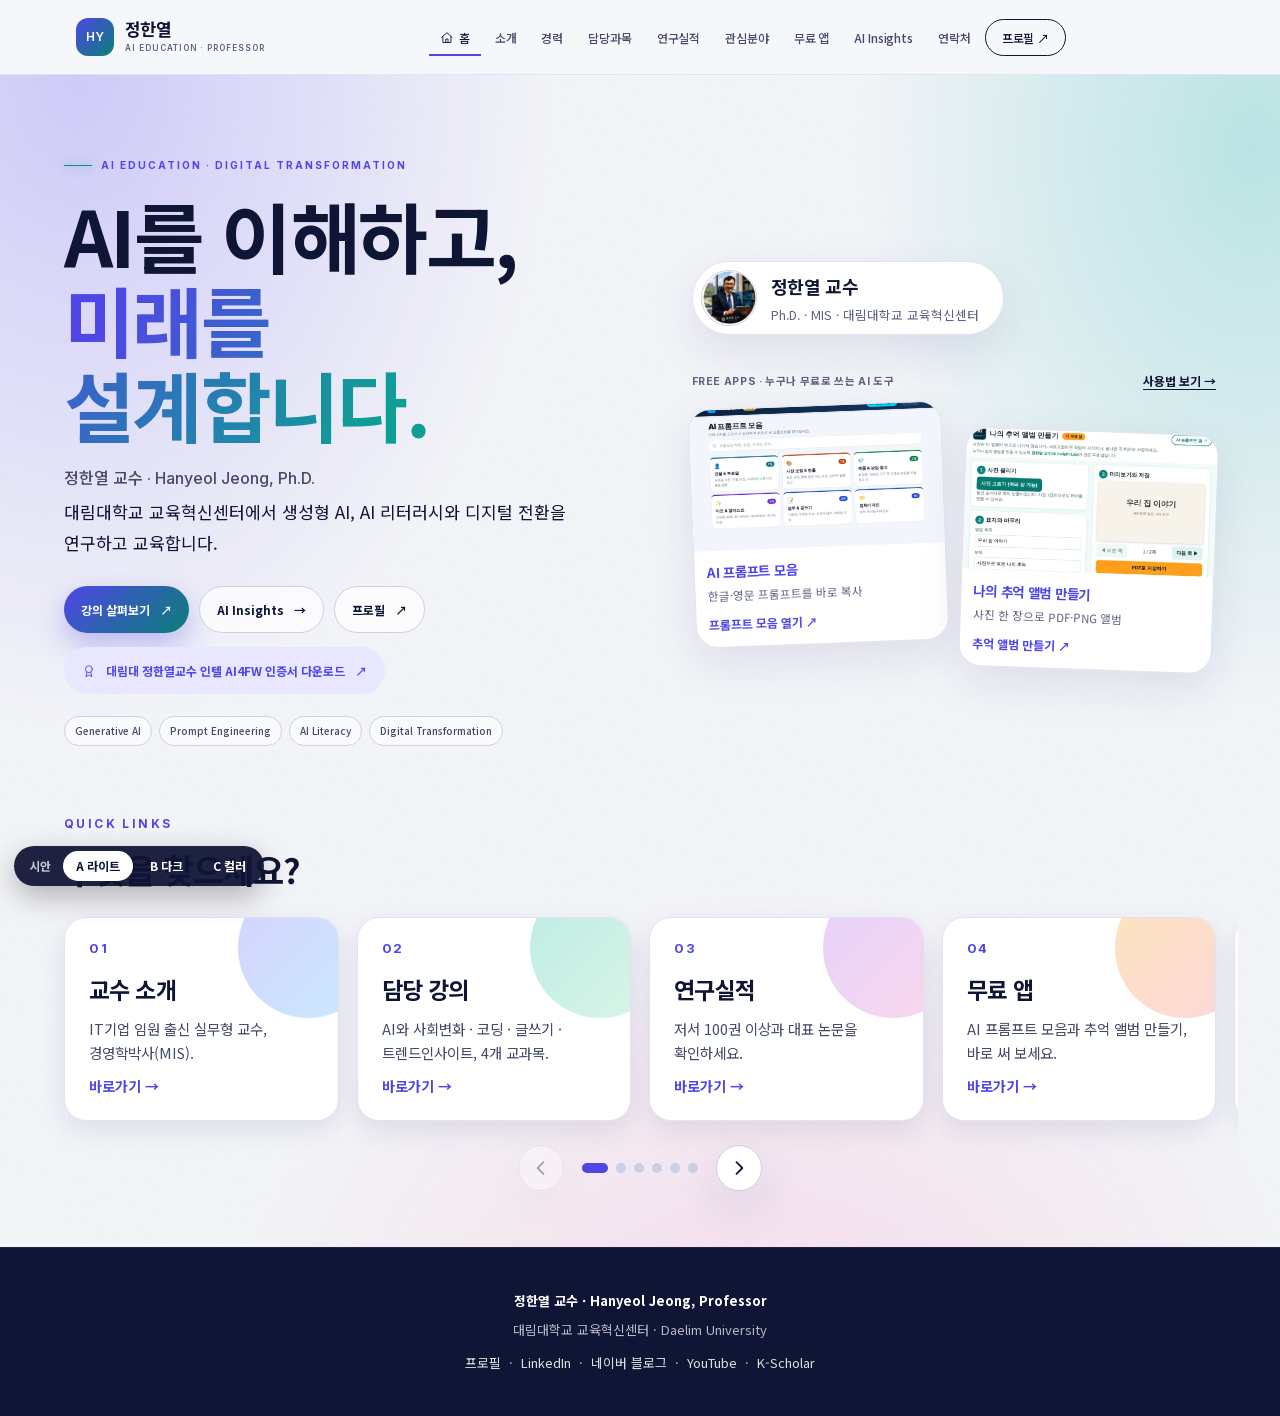
==== commit c8984be0: "Add files via upload" ====
--- a/index.html
+++ b/index.html
@@ -1,12 +1,30 @@
 <!DOCTYPE html>
-<html lang="ko">
+<html lang="ko" data-theme="a">
 <head>
+<meta name="naver-site-verification" content="70bff5590d184d8ad0c575b32004128d59491bfa" />
 <meta name="google-site-verification" content="4c6vog5UHRMC4YSmN-B3IHnLxH9sN-Bn5MdiW5Zf8hs" />
 <meta charset="UTF-8">
 <meta name="viewport" content="width=device-width, initial-scale=1.0">
-<meta name="description" content="정한열 교수 | 대림대학교 교육혁신센터 | AI와 코딩, AI와 사회변화 강의 | Hanyeol Jeong, Professor at Daelim University">
-<meta name="keywords" content="정한열, 정한열 교수, 대림대학교, 대림대, AI와 코딩, AI와 사회변화, AI 교육, 프롬프트 엔지니어링, Hanyeol Jeong, Daelim University">
-<title>정한열 교수 | 대림대학교 — Hanyeol Jeong, Ph.D., Professor</title>
+<meta name="description" content="대림대학교 교육혁신센터 정한열 교수의 AI Insight Lab. AI와 사회변화·코딩·글쓰기·트렌드인사이트 강의, 무료 AI 프롬프트 모음과 사진 앨범 제작 도구를 소개합니다.">
+<meta name="keywords" content="정한열, 정한열 교수, 대림대학교, 대림대, AI와 코딩, AI와 사회변화, AI와 글쓰기, 트렌드인사이트, AI 교육, 프롬프트 엔지니어링, Hanyeol Jeong, Daelim University">
+<meta name="robots" content="noindex,nofollow">
+<title>[시안 미리보기] 정한열 교수 | 대림대학교 — Hanyeol Jeong, Ph.D., Professor</title>
+<link rel="canonical" href="https://token-web.github.io/aiinsightlab/">
+<meta property="og:type" content="website">
+<meta property="og:site_name" content="정한열(AI Insight Lab)">
+<meta property="og:locale" content="ko_KR">
+<meta property="og:title" content="정한열 교수 | 대림대학교 — AI Insight Lab">
+<meta property="og:description" content="대림대학교 교육혁신센터 정한열 교수의 공식 홈. 생성형 AI, 프롬프트 엔지니어링, AI 리터러시 교육과 무료 앱을 소개합니다.">
+<meta property="og:url" content="https://token-web.github.io/aiinsightlab/">
+<meta property="og:image" content="https://token-web.github.io/aiinsightlab/assets/og-image.jpg">
+<meta property="og:image:type" content="image/jpeg">
+<meta property="og:image:width" content="1200">
+<meta property="og:image:height" content="630">
+<meta property="og:image:alt" content="AI를 이해하고, 미래를 설계합니다 — 정한열 교수 · 대림대학교 교육혁신센터 · AI Insight Lab">
+<meta name="twitter:card" content="summary_large_image">
+<meta name="twitter:title" content="정한열 교수 | 대림대학교 — AI Insight Lab">
+<meta name="twitter:description" content="AI와 사회변화·코딩·글쓰기·트렌드인사이트 강의, 무료 AI 프롬프트 모음과 사진 앨범 제작 도구.">
+<meta name="twitter:image" content="https://token-web.github.io/aiinsightlab/assets/og-image.jpg">
 <link rel="preload" href="fonts/noto-sans-kr-400-core.woff2" as="font" type="font/woff2" crossorigin>
 <link rel="preload" href="fonts/noto-sans-kr-700-core.woff2" as="font" type="font/woff2" crossorigin>
 <link rel="preload" href="fonts/inter-latin.woff2" as="font" type="font/woff2" crossorigin>
@@ -23,13 +41,13 @@
     "name": "대림대학교 교육혁신센터",
     "alternateName": "Daelim University"
   },
-  "description": "대림대학교 교육혁신센터 교수. AI와 코딩, AI와 사회변화 강의. 생성형 AI 교육, 프롬프트 엔지니어링 전문가.",
+  "description": "대림대학교 교육혁신센터 교수. AI와 사회변화·AI와 코딩·AI와 글쓰기·트렌드인사이트 강의. 생성형 AI 교육, 프롬프트 엔지니어링 전문가.",
   "url": "https://token-web.github.io/aiinsightlab/",
   "sameAs": [
     "https://token-web.github.io/profile/",
     "https://blog.naver.com/patriot_daelim",
     "https://www.linkedin.com/in/hanyeol-jeong",
-    "https://dept.daelim.ac.kr/lba/cms/FrProfessorCon/ProfessorView.do?MENU_ID=190&SITE_NO=36&CONTENTS_NO=&PROF_GBN_CD=P1002&PROF_SEQ=1279",
+    "https://dept.daelim.ac.kr/cei/cms/FrProfessorCon/ProfessorView.do?MENU_ID=280&SITE_NO=35&CONTENTS_NO=&PROF_GBN_CD=P1002&PROF_SEQ=1279",
     "https://youtube.com/@aiinsightlabkr",
     "https://www.scholar.go.kr/search/scholarDetail.do?scholarNum=2091100900038736&scholarType=P"
   ]
@@ -1622,6 +1640,573 @@
   }
 </style>
 
+<style id="mobile-header-compact">
+/* ── 모바일 헤더 축소: 평소 1줄(로고+메뉴 버튼)만 고정, 메뉴는 버튼으로 펼침 (≤680px) ── */
+.nav-toggle{display:none}
+@media (max-width: 900px) {
+  header.site-header .modern-nav{
+    position:relative !important;
+    flex-direction:row !important;
+    flex-wrap:nowrap !important;
+    align-items:center !important;
+    justify-content:space-between !important;
+    padding:8px 14px !important;
+    gap:10px !important;
+    min-height:0 !important;
+  }
+  .nav-toggle{
+    display:inline-flex;align-items:center;gap:8px;margin-left:auto;flex-shrink:0;
+    min-height:40px;padding:0 14px;border-radius:12px;cursor:pointer;
+    border:1px solid #e2e6ef;background:#fff;color:var(--ink,#0b1020);
+    font:700 12px/1 'Noto Sans KR','Inter',sans-serif;letter-spacing:-.01em;
+    max-width:150px;
+  }
+  .nav-toggle:focus-visible{outline:2px solid var(--blue,#2f55c9);outline-offset:2px}
+  .nav-toggle-label{overflow:hidden;text-overflow:ellipsis;white-space:nowrap}
+  .nav-toggle-bars,.nav-toggle-bars::before,.nav-toggle-bars::after{
+    display:block;width:16px;height:2px;border-radius:2px;background:currentColor;
+    transition:transform .2s ease,opacity .2s ease;
+  }
+  .nav-toggle-bars{position:relative;flex-shrink:0}
+  .nav-toggle-bars::before,.nav-toggle-bars::after{content:"";position:absolute;left:0}
+  .nav-toggle-bars::before{top:-5px}
+  .nav-toggle-bars::after{top:5px}
+  header.menu-open .nav-toggle-bars{background:transparent}
+  header.menu-open .nav-toggle-bars::before{top:0;transform:rotate(45deg)}
+  header.menu-open .nav-toggle-bars::after{top:0;transform:rotate(-45deg)}
+
+  header.site-header .nav-scroll{
+    display:none !important;
+    position:absolute !important;left:0;right:0;top:100%;
+    width:100% !important;flex-basis:auto !important;
+    padding:12px 14px 16px !important;
+    background:#fff;border-bottom:1px solid #e2e6ef;
+    box-shadow:0 18px 30px rgba(20,30,50,.12);
+  }
+  header.site-header.menu-open .nav-scroll{display:block !important;animation:menuIn .22s ease}
+}
+@keyframes menuIn{from{opacity:0;transform:translateY(-6px)}to{opacity:1;transform:none}}
+</style>
+<style id="inquiry-card">
+/* ── 문의 카드 (연락처 탭) ── */
+.contact-grid .contact-inquiry{
+  grid-column:1 / -1;justify-content:space-between;flex-wrap:wrap;gap:12px;
+  border:1px solid rgba(10,191,174,.5) !important;
+  background:linear-gradient(135deg,#f1fffd,#f6f8fc) !important;
+}
+.contact-inquiry .inq-main{display:flex;align-items:center;gap:14px;flex:1 1 220px;min-width:0;text-decoration:none;color:inherit}
+.contact-grid .contact-inquiry:hover{transform:none !important}
+.contact-inquiry .inq-addr{user-select:all;-webkit-user-select:all}
+.contact-inquiry .inq-addr{font-size:16px !important;word-break:break-all}
+.inq-copy{
+  flex-shrink:0;min-height:40px;padding:0 16px;border-radius:12px;cursor:pointer;
+  border:1px solid #cfd8e6;background:#fff;color:var(--ink,#0b1020);
+  font:700 12px/1 'Noto Sans KR','Inter',sans-serif;transition:border-color .2s,transform .2s;
+}
+.inq-copy:hover{border-color:#0ABFAE;transform:translateY(-1px)}
+.inq-copy:focus-visible{outline:2px solid #0ABFAE;outline-offset:2px}
+.inq-live{position:absolute;width:1px;height:1px;overflow:hidden;clip:rect(0,0,0,0);white-space:nowrap}
+@media (max-width: 480px){
+  .contact-inquiry .inq-addr{font-size:14px !important}
+  .inq-copy{width:100%}
+}
+
+/* ── 2026-11 가독성 보강 ── */
+/* 밝은 배경 영역의 보조 글자만 진하게 (어두운 히어로는 그대로) */
+.tab-panel, .home-apps, footer { --gray-500: #526579; }
+.course-desc{color:#55627a!important}
+.section-eyebrow{font-size:11px!important}
+.course-summary{
+  margin:14px 0 12px;font-size:15px;line-height:1.6;font-weight:700;
+  color:var(--ink,#0b1020);letter-spacing:-.02em;word-break:keep-all;
+}
+.course-card .course-desc{margin-top:0}
+.app-lead{margin:6px 0 8px;font-size:15px;font-weight:700;line-height:1.55;color:var(--ink,#0b1020);word-break:keep-all}
+.app-note{
+  margin:14px 0 4px;padding:10px 14px;border-radius:10px;
+  background:#FFF6E5;border:1px solid #F5D9A3;color:#7A4B00;
+  font-size:13px;font-weight:600;line-height:1.55;word-break:keep-all;
+}
+
+/* ── 2026-11 2차: 첫 화면 압축 · 이동 · 모바일 접기 ── */
+.hero-scroll,.ai-ring,.floating-chip,.photo-card{display:none!important}
+.hero.hero-visible{min-height:auto!important;padding-top:84px!important;padding-bottom:64px!important}
+.hero-inner{grid-template-columns:1.05fr .95fr!important;gap:48px!important;align-items:center!important}
+.hero-side{
+  display:flex;flex-direction:column;gap:14px;padding:16px;border-radius:24px;
+  background:linear-gradient(145deg,rgba(255,255,255,.12),rgba(255,255,255,.04));
+  border:1px solid rgba(255,255,255,.16);box-shadow:0 30px 70px rgba(0,0,0,.3);backdrop-filter:blur(16px);
+}
+.hero-profile{display:flex;align-items:center;gap:16px}
+.hero-profile .hero-photo{width:96px!important;height:96px!important;border-radius:20px!important;object-fit:cover;border:0!important;flex-shrink:0;background:#1c2743}
+.hero-profile-txt{display:flex;flex-direction:column;gap:4px}
+.hero-profile-txt strong{color:#fff;font-size:18px;letter-spacing:-.02em}
+.hero-profile-txt span{color:#b9c7df;font-size:12.5px;line-height:1.5}
+.hero-apps-head{display:flex;justify-content:space-between;align-items:center;gap:10px;padding-top:12px;border-top:1px solid rgba(255,255,255,.12)}
+.hero-apps-head span{font:700 10.5px Inter,'Noto Sans KR',sans-serif;letter-spacing:.06em;color:#7cece4}
+.hero-apps-head a{color:#dce4f4;font-size:12px;font-weight:700;text-decoration:none;white-space:nowrap}
+.hero-apps-head a:hover{color:#fff;text-decoration:underline}
+.hero-apps-list{display:grid;grid-template-columns:1fr 1fr;gap:12px}
+.mini-app{display:flex;flex-direction:column;border-radius:16px;overflow:hidden;text-decoration:none;background:#fff;transition:transform .2s ease,box-shadow .2s ease}
+.mini-app:hover{transform:translateY(-3px);box-shadow:0 16px 34px rgba(0,0,0,.28)}
+.mini-app:focus-visible{outline:2px solid #7cece4;outline-offset:3px}
+.mini-app img{display:block;width:100%!important;height:auto!important;aspect-ratio:16/9;object-fit:cover;background:#eef2f7}
+.mini-app-body{display:flex;flex-direction:column;gap:3px;padding:10px 12px 12px}
+.mini-app-body b{color:#0b1020;font-size:13.5px;letter-spacing:-.02em}
+.mini-app-body small{color:#526579;font-size:11.5px;line-height:1.45}
+.mini-app-body em{font-style:normal;margin-top:6px;color:#2f55c9;font-size:12px;font-weight:700}
+
+/* 섹션 끝 이동 */
+.sec-pager{display:flex;flex-wrap:wrap;gap:10px;margin-top:48px;padding-top:24px;border-top:1px solid #e2e6ef}
+.sec-pager a{display:inline-flex;align-items:center;min-height:44px;padding:0 16px;border-radius:12px;border:1px solid #d5dce8;background:#fff;color:#1f2b40;font-size:13px;font-weight:700;text-decoration:none}
+.sec-pager a:hover{border-color:#2f55c9;color:#2f55c9}
+.sec-pager .sp-next{margin-left:auto;background:#11182d;border-color:#11182d;color:#fff}
+.sec-pager .sp-next:hover{color:#fff;background:#2f55c9;border-color:#2f55c9}
+
+/* 하위 화면 이동 바: 모바일 전용 */
+.subbar{display:none}
+.m-toggle{display:none}
+.to-top{
+  position:fixed;right:16px;bottom:18px;z-index:60;width:46px;height:46px;border-radius:50%;
+  border:0;background:#11182d;color:#fff;font-size:18px;font-weight:700;cursor:pointer;
+  box-shadow:0 10px 26px rgba(10,20,40,.28);opacity:0;pointer-events:none;transform:translateY(8px);transition:.2s ease;
+}
+.to-top.show{opacity:1;pointer-events:auto;transform:none}
+.to-top:focus-visible{outline:3px solid #7cece4;outline-offset:2px}
+
+@media(max-width:900px){
+  .hero-inner{grid-template-columns:1fr!important;gap:28px!important}
+}
+@media(max-width:680px){
+  /* 첫 화면: 프로필 줄 → 소개 → 앱(가로 넘김) */
+  .hero.hero-visible{padding:28px 18px 32px!important}
+  .hero-inner{display:flex!important;flex-direction:column!important;gap:18px!important}
+  .hero-side{display:contents}
+  .hero-profile{order:1;gap:12px}
+  .hero-copy{order:2}
+  .hero-apps{order:3;min-width:0;width:100%;max-width:100%}
+  .hero-profile,.hero-copy{width:100%}
+  .hero-profile .hero-photo{width:56px!important;height:56px!important;border-radius:50%!important;border:2px solid rgba(124,236,228,.5)!important}
+  .hero-profile-txt strong{font-size:16px}
+  .hero-profile-txt span{font-size:11.5px}
+  .hero-kicker{margin-bottom:12px!important}
+  .hero h1{font-size:clamp(30px,9vw,40px)!important;margin-bottom:12px!important}
+  .hero-lead,.hero-tags{display:none!important}
+  .hero-actions{margin:18px 0 10px!important}
+  .hero-actions .hero-btn{min-height:46px}
+  .hero-cert{margin:0!important}
+  .hero-cert .hero-btn.cert{display:inline!important;width:auto!important;padding:0!important;border:0!important;background:none!important;box-shadow:none!important;font-size:12.5px!important;text-decoration:underline;text-underline-offset:3px}
+  .hero-apps-head{border-top:0;padding-top:0}
+  .hero-apps-list{display:flex!important;gap:12px;overflow-x:auto;scroll-snap-type:x mandatory;-webkit-overflow-scrolling:touch;margin:0 -18px;padding:2px 18px 8px;scrollbar-width:none}
+  .hero-apps-list::-webkit-scrollbar{display:none}
+  .mini-app{flex:0 0 74%;min-width:0;scroll-snap-align:start}
+
+  /* 메뉴: 홈 버튼을 맨 위 한 줄로 */
+  header.site-header.menu-open nav ul.tab-nav{display:grid!important;grid-template-columns:1fr 1fr!important;gap:8px!important;width:100%!important}
+  header.site-header.menu-open nav ul.tab-nav li a{display:flex!important;justify-content:center;min-height:44px;align-items:center}
+  header.site-header.menu-open nav ul.tab-nav li.nav-home{grid-column:1 / -1}
+  header.site-header.menu-open nav ul.tab-nav li.nav-home a{background:#11182d!important;color:#fff!important}
+
+  /* 하위 화면 상단 이동 바 */
+  .subbar:not([hidden]){
+    display:flex;align-items:center;gap:8px;position:sticky;top:56px;z-index:40;
+    padding:8px 14px;background:rgba(255,255,255,.96);backdrop-filter:blur(10px);border-bottom:1px solid #e2e6ef;
+  }
+  .subbar-back,.subbar-home{min-height:38px;padding:0 12px;border-radius:10px;border:1px solid #d5dce8;background:#fff;color:#1f2b40;font:700 12.5px 'Noto Sans KR',sans-serif;text-decoration:none;display:inline-flex;align-items:center;cursor:pointer}
+  .subbar-title{flex:1;text-align:center;font-size:14px;color:#0b1020;overflow:hidden;text-overflow:ellipsis;white-space:nowrap}
+  section.tab-panel{padding-top:36px!important}
+
+  /* 섹션 끝 이동: 두 줄 배치 */
+  .sec-pager{margin-top:28px;padding-top:18px;flex-wrap:nowrap}
+  .sec-pager .sp-prev{display:none}
+  .sec-pager a{justify-content:center}
+  .sec-pager .sp-home{flex:0 0 auto}
+  .sec-pager .sp-next{flex:1 1 auto;margin-left:0}
+  .course-grid{grid-template-columns:1fr!important}
+  .course-summary{margin:10px 0}
+  #apps .app-thumb{aspect-ratio:2/1}
+
+  /* 접기 */
+  .m-toggle{display:inline-flex;align-items:center;min-height:40px;margin-top:12px;padding:0 14px;border-radius:999px;border:1px solid #d5dce8;background:#fff;color:#2f55c9;font:700 12.5px 'Noto Sans KR',sans-serif;cursor:pointer}
+  .course-card.m-fold:not(.m-open) .course-desc{display:none!important}
+  .course-card.m-fold .course-desc{order:5;margin-top:12px!important}
+  #apps .app-card.m-fold:not(.m-open) .app-desc,
+  #apps .app-card.m-fold:not(.m-open) .app-steps-title,
+  #apps .app-card.m-fold:not(.m-open) .app-steps,
+  #apps .app-card.m-fold:not(.m-open) .app-en{display:none!important}
+  .m-fold-title{cursor:pointer;display:flex!important;justify-content:space-between;align-items:center;gap:10px;min-height:44px}
+  .m-fold-title::after{content:"▾";color:#2f55c9;font-size:14px;transition:transform .2s}
+  .m-fold-title.m-open::after{transform:rotate(180deg)}
+  .pub-group-title.m-fold-title:not(.m-open) + .pub-list,
+  .career-block-title.m-fold-title:not(.m-open) ~ *{display:none!important}
+  .to-top{bottom:16px;right:14px}
+}
+</style>
+<style id="fix-2026-11-21">
+/* 홈이 짧을 때 푸터 아래 밝은 빈 영역이 생기지 않도록: 위쪽 20%는 밝게, 나머지는 푸터 색 */
+html{background:#080d1b linear-gradient(#f8faff 20%,#080d1b 20%) no-repeat !important}
+/* 첫 화면 앱 머리글과 카드 사이 간격 */
+.hero-apps-head{margin-bottom:12px !important}
+/* 메뉴에 마우스를 올렸을 때 연한 파랑(3.5:1) → 진한 파랑 */
+nav ul.tab-nav li a:hover{color:#2f55c9 !important}
+/* 강의 카드 4개: 데스크톱·태블릿은 2열 */
+.course-card.violet::before{background:#7C5CFF}
+@media (min-width:681px){.course-grid{grid-template-columns:repeat(2,1fr) !important}}
+</style>
+<script>try{var q=new URLSearchParams(location.search).get("theme");if(q&&/^[abc]$/.test(q))document.documentElement.setAttribute("data-theme",q)}catch(e){}</script>
+<style id="design-editorial">
+/* ═══════════ 에디토리얼 미니멀 디자인 레이어 (기능·구조는 그대로, 보이는 모습만 변경) ═══════════ */
+@font-face{font-family:'Noto Serif KR Subset';src:url('fonts/noto-serif-kr-600-subset.woff2') format('woff2');font-weight:600;font-style:normal;font-display:swap}
+:root{
+  --paper:#F5F2EA; --paper-2:#EDE8DB; --card:#FBF9F3; --ink:#16130F; --ink-2:#4B463C; --muted:#6A6457;
+  --line:#DAD3C4; --line-2:#C4BCA9; --accent:#1F4B3B; --accent-2:#2F6B55; --accent-soft:#E3ECE4; --on-accent:#F5F2EA;
+  --serif:'Noto Serif KR Subset','Noto Serif KR','Noto Sans KR',Georgia,serif;
+  /* 기존 변수를 새 팔레트로 연결 */
+  --navy:var(--ink); --navy-mid:#2A241C; --blue-accent:var(--accent); --blue-light:var(--accent-2); --teal:var(--accent-2);
+  --white:#FFFFFF; --gray-100:var(--paper-2); --gray-200:var(--line); --gray-500:var(--muted); --gray-700:var(--ink-2); --text:var(--ink);
+  --blue:var(--accent); --cyan:var(--accent-2); --violet:var(--accent); --surface:var(--card); --surface-2:var(--paper-2);
+  --glow:transparent; --shadow:none;
+}
+html{background:#16130F linear-gradient(var(--paper) 20%,#16130F 20%) no-repeat !important}
+body{background:var(--paper) !important;background-image:none !important;color:var(--ink) !important;font-family:'Noto Sans KR','Inter',sans-serif !important}
+body:before,body:after,section.tab-panel:before,.section-title:after,.hero:before,.hero:after,.hero-orb,.photo-card,.ring-1,.ring-2,.bento-main:after,.course-card::before,.course-card:before{display:none !important;content:none !important}
+::selection{background:var(--accent);color:var(--on-accent)}
+a{text-underline-offset:3px}
+.serif,.section-title,.hero h1,.course-title-ko,.bento-headline,.app-title,.cc-role,.pub-group-title,.interest-title,.brand-copy strong,.career-block-title,.hero-profile-txt strong,.hero-profile-txt b,.hero-name{font-family:var(--serif) !important;font-weight:600 !important}
+/* ── 아이콘 ── */
+.ic{width:1.15em;height:1.15em;stroke:currentColor;fill:none;stroke-width:1.6;stroke-linecap:round;stroke-linejoin:round;vertical-align:-.2em;flex-shrink:0}
+.ic.fill{fill:currentColor;stroke:none}
+/* ── 헤더 ── */
+header.site-header{background:var(--paper) !important;backdrop-filter:none !important;-webkit-backdrop-filter:none !important;border-bottom:1px solid var(--line) !important;box-shadow:none !important}
+header.site-header .brand-mark{background:transparent !important;color:var(--ink) !important;border:1px solid var(--ink) !important;border-radius:3px !important;box-shadow:none !important;font-family:var(--serif) !important;font-weight:600 !important;letter-spacing:.02em}
+header.site-header .brand-copy strong{color:var(--ink) !important;font-size:17px !important}
+header.site-header .brand-copy small{color:var(--muted) !important}
+nav ul.tab-nav li a{color:var(--ink-2) !important;background:transparent !important;border:0 !important;border-radius:0 !important;box-shadow:none !important;font-weight:500 !important;padding:8px 11px !important;position:relative}
+nav ul.tab-nav li a:hover{color:var(--accent) !important;background:transparent !important}
+nav ul.tab-nav li a.active{color:var(--ink) !important;background:transparent !important;box-shadow:inset 0 -2px 0 var(--accent) !important}
+nav ul.tab-nav li a.nav-ext,nav ul.tab-nav li.nav-ext a{border:1px solid var(--ink) !important;border-radius:99px !important;color:var(--ink) !important;padding:7px 16px !important;box-shadow:none !important}
+nav ul.tab-nav li a.nav-ext:hover{background:var(--ink) !important;color:var(--paper) !important}
+.nav-status{display:none !important}
+.nav-home a .ic{margin-right:5px}
+/* ── 첫 화면 ── */
+.hero,.hero.hero-visible{background:var(--paper) !important;color:var(--ink) !important;border-bottom:1px solid var(--line) !important}
+.hero-grid{display:none !important}
+.hero *{text-shadow:none !important}
+.hero-kicker{color:var(--accent) !important;letter-spacing:.2em !important}
+.hero-kicker:before{background:var(--accent) !important}
+.hero h1{color:var(--ink) !important;letter-spacing:-.025em !important;line-height:1.14 !important;font-size:clamp(40px,5.6vw,76px) !important}
+.hero h1 *{background:none !important;-webkit-background-clip:initial !important;background-clip:initial !important;-webkit-text-fill-color:currentColor !important;color:var(--accent) !important}
+.hero-desc,.hero-lead{color:var(--ink-2) !important}
+.hero-desc{color:var(--ink) !important}
+.hero-btn{background:transparent !important;color:var(--ink) !important;border:1px solid var(--ink) !important;border-radius:99px !important;box-shadow:none !important;font-weight:600 !important;transition:background .2s,color .2s !important}
+.hero-btn:hover{background:var(--ink) !important;color:var(--paper) !important;transform:none !important}
+.hero-btn.primary{background:var(--ink) !important;color:var(--paper) !important}
+.hero-btn.primary:hover{background:var(--accent) !important;border-color:var(--accent) !important}
+.hero-btn.cert{background:var(--accent-soft) !important;color:var(--accent) !important;border-color:var(--accent) !important}
+.hero-btn.cert b{color:var(--accent) !important}
+.hero-btn.cert:hover{background:var(--accent) !important;color:var(--on-accent) !important}
+.hero-btn.cert:hover b{color:var(--on-accent) !important}
+.hero-tags .tag{background:transparent !important;color:var(--ink-2) !important;border:1px solid var(--line-2) !important;border-radius:99px !important}
+.hero-side,.hero-profile,.hero-apps{color:var(--ink) !important}
+.hero-side{background:var(--card) !important;border:1px solid var(--line) !important;border-radius:10px !important;box-shadow:none !important;backdrop-filter:none !important}
+.hero-profile{border-color:var(--line) !important}
+.hero-photo{border:1px solid var(--line-2) !important;border-radius:50% !important;box-shadow:none !important}
+.hero-profile-txt,.hero-profile-txt *{color:var(--ink) !important}
+.hero-profile-txt span,.hero-profile-txt small,.hero-profile-txt p{color:var(--muted) !important}
+.hero-apps-head,.hero-apps-head *{color:var(--muted) !important}
+.hero-apps-head a{color:var(--ink) !important;text-decoration:underline}
+.mini-app{background:var(--card) !important;border:1px solid var(--line) !important;border-radius:8px !important;box-shadow:none !important;transition:border-color .2s !important}
+.mini-app:hover{border-color:var(--ink) !important;transform:none !important}
+.mini-app-body,.mini-app-body *{color:var(--ink) !important}
+.mini-app-body span,.mini-app-body p,.mini-app-body small{color:var(--muted) !important}
+.mini-app-body b,.mini-app-body a,.mini-app-body em{color:var(--accent) !important}
+/* ── 소제목 ── */
+.section-eyebrow{color:var(--accent) !important;letter-spacing:.2em !important;font-weight:700 !important}
+.section-eyebrow:before{background:var(--line-2) !important}
+.section-title{color:var(--ink) !important;letter-spacing:-.02em !important;font-size:clamp(30px,3.8vw,46px) !important}
+.apps-intro,.column-intro,.pub-subtitle,.course-title-en,.app-en,.app-credit{color:var(--muted) !important}
+/* ── 공통 카드 ── */
+.bento-card,.bento-main,.bento-links,.course-card,.app-card,.contact-card,.interest-item,.career-current,.phone-fallback{background:var(--card) !important;border:1px solid var(--line) !important;border-radius:10px !important;box-shadow:none !important;backdrop-filter:none !important}
+.course-card:hover,.app-card:hover,.contact-card:hover,.interest-item:hover{border-color:var(--ink) !important;transform:none !important;box-shadow:none !important;background:var(--card) !important}
+.course-card,.app-card{overflow:hidden}
+.bento-main{color:var(--ink) !important}
+.bento-role{color:var(--accent) !important}
+.bento-headline{color:var(--ink) !important}
+.bento-sub{color:var(--ink-2) !important}
+.bento-side .bento-card:first-child,.bento-card.is-dark,.bento-side>a:first-child{background:var(--accent) !important;border-color:var(--accent) !important;color:var(--on-accent) !important}
+.bento-side .bento-card:first-child *,.bento-side>a:first-child *{color:var(--on-accent) !important}
+.bento-num{color:var(--on-accent) !important}
+.bento-links a{color:var(--accent) !important}
+/* ── 경력 ── */
+.career-block-title{color:var(--ink) !important;border-color:var(--line) !important}
+.cc-label{color:var(--accent) !important}
+.cc-role{color:var(--ink) !important}
+.cc-sub,.career-item-label{color:var(--muted) !important}
+.career-item-value{color:var(--ink) !important}
+.career-item{border-color:var(--line) !important}
+.timeline:before,.timeline-item:before{background:var(--line-2) !important;border-color:var(--paper) !important;box-shadow:none !important}
+.pub-toggle-btn,.pub-link-btn{background:transparent !important;color:var(--ink) !important;border:1px solid var(--ink) !important;border-radius:99px !important;box-shadow:none !important}
+.pub-toggle-btn:hover,.pub-link-btn:hover{background:var(--ink) !important;color:var(--paper) !important}
+.pub-link-dot{background:var(--accent) !important}
+/* ── 강의 ── */
+.course-no{color:var(--accent) !important;letter-spacing:.14em !important}
+.course-title-ko{color:var(--ink) !important;font-size:28px !important}
+.course-summary{color:var(--ink) !important}
+.course-desc{color:var(--ink-2) !important}
+.course-tag{background:transparent !important;color:var(--ink-2) !important;border:1px solid var(--line-2) !important;border-radius:99px !important}
+.course-app-link,.app-btn{background:transparent !important;color:var(--accent) !important;border:1px solid var(--accent) !important;border-radius:99px !important;box-shadow:none !important;font-weight:600 !important}
+.course-app-link:hover{background:var(--accent) !important;color:var(--on-accent) !important}
+.m-toggle{background:transparent !important;color:var(--ink) !important;border:1px solid var(--line-2) !important;border-radius:99px !important}
+/* ── 연구실적 ── */
+.pub-group-title{color:var(--ink) !important;font-size:22px !important;border-bottom:1px solid var(--ink) !important;padding-bottom:10px !important}
+.pub-list{background:transparent !important;border:0 !important}
+.pub-item{background:transparent !important;border:0 !important;border-bottom:1px solid var(--line) !important;border-radius:0 !important;box-shadow:none !important;color:var(--ink) !important}
+.pub-item:hover{background:transparent !important;transform:none !important}
+.pub-meta{color:var(--muted) !important}
+/* ── 관심분야 ── */
+.interest-icon{background:transparent !important;color:var(--accent) !important;font-size:28px !important;box-shadow:none !important}
+.interest-icon .ic{width:30px;height:30px;stroke-width:1.4}
+.interest-title{color:var(--ink) !important;font-size:19px !important}
+.interest-desc{color:var(--muted) !important}
+/* ── 무료 앱 ── */
+.app-thumb{border-bottom:1px solid var(--line) !important}
+.app-title{color:var(--ink) !important;font-size:28px !important}
+.app-lead{color:var(--ink) !important}
+.app-desc,.app-steps li{color:var(--ink-2) !important}
+.app-steps-title{color:var(--accent) !important}
+.app-badge{background:transparent !important;color:var(--ink-2) !important;border:1px solid var(--line-2) !important;border-radius:99px !important}
+.app-badge.free{background:var(--accent-soft) !important;color:var(--accent) !important;border-color:var(--accent) !important}
+.app-btn.primary{background:var(--ink) !important;color:var(--paper) !important;border-color:var(--ink) !important}
+.app-btn.primary:hover{background:var(--accent) !important;border-color:var(--accent) !important}
+.app-note{background:var(--paper-2) !important;color:var(--ink) !important;border:0 !important;border-left:3px solid #B4541A !important;border-radius:4px !important}
+.app-note .ic{color:#B4541A;margin-right:6px}
+/* ── 칼럼 ── */
+.phone-frame{border-color:var(--ink) !important;background:var(--ink) !important;box-shadow:none !important}
+.phone-frame:before{background:var(--ink) !important}
+/* ── 연락처 ── */
+.contact-icon{background:transparent !important;border:1px solid var(--line-2) !important;color:var(--ink) !important;border-radius:50% !important;box-shadow:none !important}
+.contact-icon .ic{width:20px;height:20px}
+.contact-label{color:var(--muted) !important}
+.contact-value{color:var(--ink) !important}
+.contact-grid .contact-inquiry{background:var(--accent-soft) !important;border:1px solid var(--accent) !important}
+.contact-inquiry .contact-icon{background:var(--accent) !important;border-color:var(--accent) !important;color:var(--on-accent) !important}
+.inq-copy{background:var(--ink) !important;color:var(--paper) !important;border:1px solid var(--ink) !important;border-radius:99px !important}
+.inq-copy:hover{background:var(--accent) !important;border-color:var(--accent) !important}
+/* ── 이동 바 · 이동 버튼 · 맨 위로 ── */
+.subbar{background:var(--paper) !important;border-bottom:1px solid var(--line) !important;box-shadow:none !important}
+.subbar a,.subbar button,.sec-pager a,.sec-pager button,.sp-prev,.sp-home{background:transparent !important;color:var(--ink) !important;border:1px solid var(--line-2) !important;border-radius:99px !important;box-shadow:none !important}
+.sp-next,.sec-pager .sp-next{background:var(--ink) !important;color:var(--paper) !important;border-color:var(--ink) !important}
+.sec-pager{border-top:1px solid var(--line) !important}
+.to-top{background:var(--ink) !important;color:var(--paper) !important;border:0 !important;box-shadow:none !important}
+.subbar-title{color:var(--ink) !important;font-family:var(--serif) !important}
+/* ── 푸터 ── */
+footer{background:var(--ink) !important;color:#B9B2A2 !important}
+footer a{color:#CFE6DA !important}
+footer strong,footer b,footer p:first-child{color:var(--paper) !important}
+
+/* ── 경력·연구실적: 카드 대신 얇은 구분선 목록 ── */
+.career-block{background:transparent !important;border:0 !important;border-top:1px solid var(--ink) !important;border-radius:0 !important;box-shadow:none !important;padding:18px 0 14px !important}
+.career-block-title{font-size:20px !important;margin:0 0 10px !important;padding:0 !important;border:0 !important;background:transparent !important}
+.career-list{padding:0 !important;margin:0 !important}
+.career-list li{background:transparent !important;border:0 !important;border-bottom:1px solid var(--line) !important;border-radius:0 !important;box-shadow:none !important;padding:12px 2px !important;color:var(--ink-2) !important;list-style:none !important}
+.career-list li strong{color:var(--ink) !important}
+.career-grid{gap:0 36px !important}
+.career-item{background:transparent !important;border:0 !important;border-bottom:1px solid var(--line) !important;border-radius:0 !important;box-shadow:none !important;padding:14px 2px !important}
+.career-current{padding:28px 32px !important}
+.pub-links{background:transparent !important;border:0 !important;box-shadow:none !important;padding:0 !important}
+.bento-sub,.bento-main p,.bento-main span{color:var(--ink-2) !important}
+.bento-role{color:var(--accent) !important}
+
+/* ── 마무리 다듬기 ── */
+.column-intro,.column-intro *{color:var(--muted) !important}
+.phone-fallback a,.phone-fallback .btn,.phone-fallback .app-btn{background:var(--ink) !important;color:var(--paper) !important;border:1px solid var(--ink) !important;border-radius:99px !important;box-shadow:none !important}
+.phone-fallback a:hover{background:var(--accent) !important;border-color:var(--accent) !important}
+.phone-fallback,.phone-fallback *:not(a){color:var(--muted) !important}
+.hero-profile .hero-photo{border-radius:50% !important;border:1px solid var(--line-2) !important;background:var(--card) !important;filter:none !important}
+.bento-main .bento-sub,.bento-main .bento-sub *,.bento-card .bento-sub{color:var(--ink-2) !important}
+.pub-subtitle{font-family:var(--serif) !important;font-weight:600 !important;font-size:20px !important;color:var(--ink) !important;letter-spacing:-.01em !important;margin:34px 0 4px !important}
+.pub-subtitle small,.pub-subtitle span{color:var(--muted) !important;font-family:'Noto Sans KR',sans-serif !important;font-weight:400 !important}
+.k-note,.scholar-note,.contact-note,#contact p{color:var(--muted) !important}
+#contact .contact-grid + div,#contact .contact-grid ~ div{background:var(--paper-2) !important;color:var(--muted) !important;border-radius:8px !important}
+/* 한글은 단어 단위로 줄바꿈 */
+.section-title,.hero h1,.hero-desc,.hero-lead,.course-title-ko,.course-summary,.course-desc,.app-lead,.app-desc,.interest-title,.interest-desc,.bento-headline,.bento-sub,.cc-role,.career-item-value,.career-list li,.pub-item{word-break:keep-all;overflow-wrap:break-word}
+body{line-height:1.75}
+/* 은은한 전환 */
+.course-card,.app-card,.contact-card,.interest-item,.mini-app,.hero-btn,.course-app-link,.app-btn,.pub-toggle-btn,.pub-link-btn,.sec-pager a,.sec-pager button,.to-top{transition:border-color .25s ease,background-color .25s ease,color .25s ease !important}
+@keyframes dFade{from{opacity:0;transform:translateY(10px)}to{opacity:1;transform:none}}
+section.tab-panel,.hero.hero-visible .hero-copy,.hero.hero-visible .hero-side{animation:dFade .45s ease both}
+@media (prefers-reduced-motion:reduce){section.tab-panel,.hero.hero-visible .hero-copy,.hero.hero-visible .hero-side{animation:none !important}}
+/* ── 모바일 ── */
+@media (max-width:900px){
+  .nav-toggle{background:transparent !important;border:1px solid var(--ink) !important;color:var(--ink) !important;border-radius:99px !important}
+  header.site-header .nav-scroll{background:var(--paper) !important;border-bottom:1px solid var(--line) !important;box-shadow:0 14px 24px rgba(22,19,15,.08) !important;overflow:visible !important}
+  header.site-header nav ul.tab-nav{display:grid !important;grid-template-columns:repeat(4,1fr) !important;gap:6px !important;width:100% !important;overflow:visible !important;flex-wrap:wrap !important;padding:0 !important;margin:0 !important}
+  header.site-header nav ul.tab-nav li{margin:0 !important;list-style:none !important}
+  header.site-header nav ul.tab-nav li.nav-home{grid-column:1 / -1}
+}
+@media (max-width:680px){
+  .hero h1{font-size:clamp(34px,10vw,46px) !important}
+}
+
+@media (max-width:680px){
+  .hero-profile-txt,.mini-app-body{text-align:left !important}
+}
+@media (max-width:900px){
+  /* 펼친 메뉴: 옛 남색 막대 제거, 현재 탭만 먹색으로 표시 */
+  header.site-header.site-header nav ul.tab-nav li a,header.site-header.site-header nav ul.tab-nav li.nav-home a{background:transparent !important;color:var(--ink-2) !important;border:0 !important;border-bottom:1px solid var(--line) !important;border-radius:0 !important;box-shadow:none !important;font-weight:500 !important}
+  header.site-header.site-header nav ul.tab-nav li a.active,header.site-header.site-header nav ul.tab-nav li.nav-home a.active{background:var(--ink) !important;color:var(--paper) !important;border-bottom-color:var(--ink) !important;border-radius:6px !important;box-shadow:none !important}
+  header.site-header.site-header nav ul.tab-nav li a.nav-ext,header.site-header.site-header nav ul.tab-nav li.nav-ext a{border:1px solid var(--ink) !important;border-radius:99px !important;color:var(--ink) !important;background:transparent !important}
+  header.site-header.site-header nav ul.tab-nav li.nav-ext{grid-column:1 / -1}
+  header.site-header.site-header nav ul.tab-nav li.nav-ext a{display:block !important;width:100% !important;text-align:center !important}
+}
+
+</style>
+<style id="design-v2">
+/* ═══════════ v2: 풍부한 비주얼 + 카드 넘김 (분위기 3종: A 라이트 / B 다크 / C 컬러) ═══════════ */
+html[data-theme="a"]{
+  --paper:#F6F7FB;--paper-2:#ECEEF7;--card:#FFFFFF;--ink:#0F1535;--ink-2:#444B69;--muted:#5C6381;--line:#E1E4F0;--line-2:#CBD0E4;
+  --accent:#4F46E5;--accent-2:#0E8F86;--accent-soft:#E8E7FF;--on-accent:#FFFFFF;--footer:#0F1535;
+  --grad-btn:linear-gradient(135deg,#4F46E5 0%,#0B7F78 100%);--on-btn:#FFFFFF;--grad-text:linear-gradient(120deg,#4F46E5 10%,#0E9F94 90%);
+  --shadow:0 16px 44px rgba(40,36,120,.10);--shadow-sm:0 10px 26px rgba(40,36,120,.10);--radius:22px;
+  --hero-bg:radial-gradient(60% 90% at 6% 0%,rgba(124,108,255,.30),transparent 62%),radial-gradient(52% 80% at 98% 6%,rgba(25,185,174,.26),transparent 60%),radial-gradient(70% 70% at 60% 112%,rgba(255,140,190,.24),transparent 60%),#F6F7FB;
+  --ca1:#6D5DF6;--cb1:#3BB8FF;--ca2:#10B5A3;--cb2:#7BE3A6;--ca3:#9B5CF6;--cb3:#F472B6;--ca4:#F5A00B;--cb4:#FB7185;--art:#FFFFFF;
+  --serif:'Noto Sans KR','Inter',sans-serif;--disp:'Noto Sans KR','Inter',sans-serif;--disp-w:700;--grain:.5;
+}
+html[data-theme="b"]{
+  --paper:#0A0C18;--paper-2:#11142A;--card:#141831;--ink:#F1F3FF;--ink-2:#C2C8E6;--muted:#9AA3C9;--line:rgba(255,255,255,.10);--line-2:rgba(255,255,255,.20);
+  --accent:#9C8CFF;--accent-2:#2DE0CC;--accent-soft:rgba(156,140,255,.16);--on-accent:#0A0C18;--footer:#060814;
+  --grad-btn:linear-gradient(135deg,#9C8CFF 0%,#2DE0CC 100%);--on-btn:#0A0C18;--grad-text:linear-gradient(120deg,#B7ACFF 10%,#5BF0DD 90%);
+  --shadow:0 18px 50px rgba(0,0,0,.45);--shadow-sm:0 12px 30px rgba(0,0,0,.40);--radius:22px;
+  --hero-bg:radial-gradient(50% 70% at 12% 4%,rgba(124,92,255,.50),transparent 62%),radial-gradient(46% 60% at 94% 12%,rgba(34,211,197,.36),transparent 60%),radial-gradient(56% 60% at 58% 112%,rgba(255,92,170,.26),transparent 62%),#0A0C18;
+  --ca1:#5B4DF5;--cb1:#1E7BE8;--ca2:#0F9F92;--cb2:#1FBF7A;--ca3:#8B46E8;--cb3:#D9439A;--ca4:#E58A0B;--cb4:#E0455A;--art:#FFFFFF;
+  --serif:'Noto Sans KR','Inter',sans-serif;--disp:'Noto Sans KR','Inter',sans-serif;--disp-w:700;--grain:0;
+}
+html[data-theme="c"]{
+  --paper:#FFF3E6;--paper-2:#FBE6D2;--card:#FFFFFF;--ink:#1D1A15;--ink-2:#51493C;--muted:#675E4F;--line:#EBD8C3;--line-2:#DCC3A8;
+  --accent:#A63508;--accent-2:#0F6B63;--accent-soft:#FFE1CF;--on-accent:#FFFFFF;--footer:#1D1A15;
+  --grad-btn:linear-gradient(135deg,#FF8A4C 0%,#FFB84D 100%);--on-btn:#1D1A15;--grad-text:linear-gradient(120deg,#A63508 0%,#A63508 100%);
+  --shadow:0 14px 34px rgba(120,70,20,.13);--shadow-sm:0 10px 26px rgba(120,70,20,.12);--radius:28px;
+  --hero-bg:radial-gradient(34% 46% at 8% 12%,rgba(255,190,150,.65),transparent 70%),radial-gradient(30% 44% at 92% 18%,rgba(180,230,210,.75),transparent 70%),radial-gradient(34% 40% at 70% 108%,rgba(215,200,255,.7),transparent 70%),#FFF3E6;
+  --ca1:#FFD0B3;--cb1:#FFAE82;--ca2:#BDEBD7;--cb2:#8FD9BE;--ca3:#DCCFFF;--cb3:#BDA6FF;--ca4:#FFEAA6;--cb4:#FFD166;--art:#1D1A15;
+  --serif:'Noto Serif KR Subset','Noto Serif KR','Noto Sans KR',serif;--disp:'Noto Serif KR Subset','Noto Serif KR','Noto Sans KR',serif;--disp-w:600;--grain:.5;
+}
+html{background:var(--footer,#0F1535) linear-gradient(var(--paper) 20%,var(--footer,#0F1535) 20%) no-repeat !important}
+html .section-title,html .hero h1,html .course-title-ko,html .bento-headline,html .app-title,html .cc-role,html .pub-group-title,html .pub-subtitle,html .interest-title,html .career-block-title,html .gate-title,html .gate-name,html .subbar-title{font-family:var(--disp) !important;font-weight:var(--disp-w) !important}
+/* ── 헤더 ── */
+html header.site-header{background:var(--paper) !important;background:color-mix(in srgb,var(--paper) 86%,transparent) !important;-webkit-backdrop-filter:saturate(1.5) blur(14px) !important;backdrop-filter:saturate(1.5) blur(14px) !important}
+html header.site-header .brand-mark{background:var(--grad-btn) !important;color:var(--on-btn) !important;border:0 !important;border-radius:12px !important;font-family:'Inter','Noto Sans KR',sans-serif !important}
+html header.site-header .brand-copy strong{font-family:var(--disp) !important}
+/* ── 첫 화면 ── */
+html .hero,html .hero.hero-visible{background:var(--hero-bg) !important;border-bottom:0 !important;padding-bottom:56px !important;position:relative}
+html .hero.hero-visible::after{content:"" !important;display:block !important;position:absolute;inset:0;pointer-events:none;opacity:var(--grain);background-image:url("data:image/svg+xml;utf8,<svg xmlns='http://www.w3.org/2000/svg' width='160' height='160'><filter id='n'><feTurbulence type='fractalNoise' baseFrequency='.8' numOctaves='2' stitchTiles='stitch'/><feColorMatrix values='0 0 0 0 0  0 0 0 0 0  0 0 0 0 0  0 0 0 .06 0'/></filter><rect width='100%' height='100%' filter='url(%23n)'/></svg>")}
+html .hero .hero-inner,html .hero .gate{position:relative;z-index:2}
+html .hero .hero-inner{max-width:1200px !important;margin-left:auto !important;margin-right:auto !important;padding-left:24px !important;padding-right:24px !important;box-sizing:border-box}
+@media (max-width:680px){html .hero .hero-inner{padding-left:0 !important;padding-right:0 !important}html .hero .gate{padding:0 !important}}
+html .hero h1{letter-spacing:-.035em !important;line-height:1.1 !important;font-size:clamp(42px,6vw,86px) !important}
+html .hero h1 em{background:var(--grad-text) !important;-webkit-background-clip:text !important;background-clip:text !important;-webkit-text-fill-color:transparent !important;color:var(--accent) !important}
+html .hero-kicker{color:var(--accent) !important}
+html .hero-desc{color:var(--ink) !important;font-size:17px !important}
+html .hero-btn{background:var(--card) !important;background:color-mix(in srgb,var(--card) 72%,transparent) !important;border:1px solid var(--line-2) !important;color:var(--ink) !important;-webkit-backdrop-filter:blur(8px);backdrop-filter:blur(8px);border-radius:999px !important}
+html .hero-btn:hover{background:var(--ink) !important;color:var(--paper) !important;border-color:var(--ink) !important}
+html .hero-btn.primary{background:var(--grad-btn) !important;color:var(--on-btn) !important;border:0 !important;box-shadow:0 12px 28px color-mix(in srgb,var(--accent) 32%,transparent) !important}
+html .hero-btn.primary:hover{filter:brightness(1.07);background:var(--grad-btn) !important;color:var(--on-btn) !important}
+html .hero-btn.cert{background:var(--accent-soft) !important;color:var(--accent) !important;border-color:transparent !important}
+html .hero-btn.cert b{color:var(--accent) !important}
+html .hero-btn.cert:hover{background:var(--accent) !important;color:var(--on-accent) !important}
+html .hero-btn.cert:hover b{color:var(--on-accent) !important}
+html .hero-tags .tag{background:color-mix(in srgb,var(--card) 60%,transparent) !important;border:1px solid var(--line-2) !important;color:var(--ink-2) !important}
+html .hero-side{background:transparent !important;border:0 !important;box-shadow:none !important;padding:0 !important;display:flex;flex-direction:column;gap:22px}
+html .hero-profile{display:flex !important;align-items:center;gap:14px;width:max-content;max-width:100%;background:var(--card) !important;border:1px solid var(--line) !important;border-radius:999px !important;padding:8px 24px 8px 8px !important;box-shadow:var(--shadow) !important;margin:0 !important}
+html .hero-profile .hero-photo{width:56px !important;height:56px !important;flex-shrink:0}
+html .hero-apps{background:transparent !important;border:0 !important;padding:0 !important}
+html .hero-apps-head{margin-bottom:14px !important}
+@media (min-width:681px){
+  html .hero-apps-list{display:grid !important;grid-template-columns:1fr 1fr;gap:18px;overflow:visible !important}
+  html .hero-apps-list .mini-app:nth-child(1){transform:rotate(-2.2deg) !important}
+  html .hero-apps-list .mini-app:nth-child(2){transform:rotate(2deg) translateY(26px) !important}
+  html .hero-apps-list .mini-app:hover{transform:rotate(0) translateY(-4px) !important}
+}
+/* ── 바로가기 카드 줄 ── */
+.gate{max-width:1200px;margin:72px auto 0;padding:0 24px}
+.gate-head{display:flex;align-items:flex-end;justify-content:space-between;gap:16px;margin-bottom:18px}
+.gate-eyebrow{font:700 12px/1 'Inter','Noto Sans KR',sans-serif;letter-spacing:.2em;color:var(--accent);text-transform:uppercase;margin:0 0 10px}
+.gate-title{font-size:clamp(24px,2.8vw,34px);letter-spacing:-.03em;color:var(--ink);margin:0}
+.gate-card{display:flex;flex-direction:column;gap:8px;position:relative;overflow:hidden;min-height:204px;padding:24px 24px 22px;text-decoration:none;color:var(--ink) !important;transition:transform .25s ease,border-color .25s ease}
+.gate-card:hover{transform:translateY(-5px) !important;border-color:var(--accent) !important}
+.gate-card::after{content:"";position:absolute;right:-40px;top:-40px;width:140px;height:140px;border-radius:50%;background:linear-gradient(135deg,var(--gc1),var(--gc2));opacity:.28;transition:transform .4s ease}
+.gate-card:hover::after{transform:scale(1.25)}
+.gate-card:nth-child(1){--gc1:var(--ca1);--gc2:var(--cb1)}.gate-card:nth-child(2){--gc1:var(--ca2);--gc2:var(--cb2)}.gate-card:nth-child(3){--gc1:var(--ca3);--gc2:var(--cb3)}.gate-card:nth-child(4){--gc1:var(--ca4);--gc2:var(--cb4)}.gate-card:nth-child(5){--gc1:var(--ca1);--gc2:var(--cb2)}.gate-card:nth-child(6){--gc1:var(--ca3);--gc2:var(--cb4)}
+.gate-no{font:700 13px/1 'Inter',sans-serif;letter-spacing:.14em;color:var(--accent)}
+.gate-name{font-size:23px;letter-spacing:-.025em;margin-top:6px}
+.gate-sub{font-size:14.5px;line-height:1.65;color:var(--ink-2);word-break:keep-all}
+.gate-go{margin-top:auto;font-weight:700;font-size:14px;color:var(--accent)}
+/* ── 공통 카드·소제목 ── */
+html .bento-card,html .bento-main,html .bento-links,html .course-card,html .app-card,html .contact-card,html .interest-item,html .career-current,html .phone-fallback,html .mini-app,html .gate-card{background:var(--card) !important;border:1px solid var(--line) !important;border-radius:var(--radius) !important;box-shadow:var(--shadow) !important}
+html .course-card:hover,html .app-card:hover,html .interest-item:hover{transform:translateY(-4px) !important;border-color:var(--line-2) !important;box-shadow:var(--shadow) !important}
+html .section-title{letter-spacing:-.03em !important;font-size:clamp(32px,4.4vw,54px) !important}
+html .section-eyebrow{display:inline-flex !important;align-items:center;background:var(--accent-soft) !important;color:var(--accent) !important;padding:7px 14px !important;border-radius:99px !important;letter-spacing:.14em !important;font-size:11.5px !important;margin-bottom:14px !important}
+html .section-eyebrow::before{display:none !important}
+html .interest-icon{width:58px;height:58px;border-radius:18px;display:grid !important;place-items:center;background:var(--accent-soft) !important;color:var(--accent) !important}
+html .pub-group-title,html .pub-subtitle{border-color:var(--line-2) !important}
+html .career-block{border-top-color:var(--line-2) !important}
+html .app-btn.primary,html .sp-next,html .sec-pager .sp-next{background:var(--grad-btn) !important;color:var(--on-btn) !important;border:0 !important}
+html .inq-copy{background:var(--grad-btn) !important;color:var(--on-btn) !important;border:0 !important}
+html .to-top{background:var(--grad-btn) !important;color:var(--on-btn) !important}
+html footer{background:var(--footer) !important}
+/* ── 강의 카드: 과목별 일러스트 커버 ── */
+html .course-card{--pad:28px;padding:var(--pad) !important;overflow:hidden}
+.course-art{height:140px;margin:calc(var(--pad) * -1) calc(var(--pad) * -1) 22px;background:linear-gradient(135deg,var(--ca),var(--cb));color:var(--art);position:relative}
+.course-art svg{position:absolute;inset:0;width:100%;height:100%}
+.course-card.blue{--ca:var(--ca1);--cb:var(--cb1)}.course-card.teal{--ca:var(--ca2);--cb:var(--cb2)}.course-card.amber{--ca:var(--ca3);--cb:var(--cb3)}.course-card.violet{--ca:var(--ca4);--cb:var(--cb4)}
+/* ── 카드 넘김(캐러셀) ── */
+.cx{position:relative;--cx-w:86%}
+.cx[data-cx="courses"]{--cx-w:calc((100% - 18px) / 2)}
+.cx[data-cx="interests"]{--cx-w:calc((100% - 36px) / 3)}
+.cx[data-cx="apps"]{--cx-w:calc((100% - 18px) / 2)}
+.cx[data-cx="gate"]{--cx-w:calc((100% - 54px) / 4)}
+.cx-scroller{display:flex !important;grid-template-columns:none !important;gap:18px !important;overflow-x:auto !important;overflow-y:hidden;scroll-snap-type:x mandatory;scroll-padding-left:22px;scroll-behavior:smooth;padding:18px 22px 40px !important;margin:-18px -22px -16px !important;scrollbar-width:none;-webkit-overflow-scrolling:touch;align-items:stretch}
+html .cx-scroller>*{box-shadow:var(--shadow-sm) !important}
+.cx-scroller::-webkit-scrollbar{display:none}
+.cx-scroller:focus-visible{outline:2px solid var(--accent);outline-offset:2px;border-radius:12px}
+.cx-scroller>*{flex:0 0 var(--cx-w) !important;max-width:none !important;min-width:0;scroll-snap-align:start;margin:0 !important}
+.cx-ui{display:flex;align-items:center;justify-content:center;gap:18px;margin-top:0}
+.cx-btn{width:46px;height:46px;border-radius:50%;border:1px solid var(--line-2);background:var(--card);color:var(--ink);display:grid;place-items:center;cursor:pointer;box-shadow:var(--shadow);transition:background .2s,color .2s,border-color .2s,opacity .2s}
+.cx-btn:hover:not(:disabled){background:var(--ink);color:var(--paper);border-color:var(--ink)}
+.cx-btn:focus-visible,.cx-dot:focus-visible{outline:2px solid var(--accent);outline-offset:3px}
+.cx-btn:disabled{opacity:.35;cursor:default}
+.cx-btn svg{width:20px;height:20px;stroke:currentColor;fill:none;stroke-width:2.2;stroke-linecap:round;stroke-linejoin:round}
+.cx-dots{display:flex;gap:8px;align-items:center}
+.cx-dot{width:9px;height:9px;border-radius:99px;background:var(--line-2);border:0;padding:0;cursor:pointer;transition:width .25s,background .25s}
+.cx-dot[aria-current="true"]{width:26px;background:var(--accent)}
+.cx.is-static .cx-ui{display:none}
+@media (max-width:1000px){.cx[data-cx="courses"]{--cx-w:86%}.cx[data-cx="interests"]{--cx-w:calc((100% - 18px) / 2)}.cx[data-cx="gate"]{--cx-w:calc((100% - 18px) / 2.2)}}
+@media (max-width:680px){.cx[data-cx="interests"]{--cx-w:82%}.cx[data-cx="apps"]{--cx-w:90%}.cx[data-cx="gate"]{--cx-w:82%}html .course-card{--pad:22px}.gate{margin-top:48px}}
+/* ── 시안 선택기(미리보기 전용) ── */
+.theme-switch{position:fixed;left:14px;bottom:14px;z-index:120;display:flex;align-items:center;gap:4px;padding:5px;border-radius:999px;background:rgba(15,21,53,.94);color:#fff;box-shadow:0 10px 30px rgba(0,0,0,.28);font:600 12px/1 'Noto Sans KR',sans-serif}
+.theme-switch span{padding:0 8px 0 10px;opacity:.75}
+.theme-switch button{border:0;border-radius:999px;padding:9px 13px;background:transparent;color:#fff;cursor:pointer;font:inherit}
+.theme-switch button[aria-pressed="true"]{background:#fff;color:#0F1535}
+@media (prefers-reduced-motion:reduce){.cx-scroller{scroll-behavior:auto}.gate-card,.gate-card::after,.cx-dot{transition:none}}
+
+html footer,html footer p,html footer span{color:#B9B6C8 !important}
+html footer strong,html footer b,html footer p:first-child{color:#FFFFFF !important}
+html footer a{color:#CFE6DA !important}
+html[data-theme="c"] .hero h1{font-size:clamp(38px,4.8vw,70px) !important}
+
+/* 모바일: 기존 배치 순서(프로필 → 제목 → 앱) 유지 */
+@media (max-width:680px){html .hero-side{display:contents !important}}
+/* 점 표시: 다른 버튼 규칙의 최소 높이에 늘어나지 않게 고정 */
+html .cx-dot{width:10px !important;height:10px !important;min-width:0 !important;min-height:0 !important;padding:0 !important}
+html .cx-dot[aria-current="true"]{width:26px !important}
+html .cx-btn{min-width:46px;min-height:46px}
+
+/* 모바일: 카드 줄이 화면 밖으로 밀리지 않도록 영역별 안쪽 여백에 맞춤(탭 20px / 첫 화면 18px) */
+@media (max-width:680px){
+  html .cx-scroller{padding-left:20px !important;padding-right:20px !important;margin-left:-20px !important;margin-right:-20px !important;scroll-padding-left:20px}
+  html .cx[data-cx="gate"] .cx-scroller{padding-left:18px !important;padding-right:18px !important;margin-left:-18px !important;margin-right:-18px !important;scroll-padding-left:18px}
+}
+
+</style>
 </head>
 <body>
 
@@ -1635,9 +2220,13 @@
         <small>AI EDUCATION · PROFESSOR</small>
       </span>
     </a>
-    <div class="nav-scroll">
+    <button class="nav-toggle" type="button" aria-expanded="false" aria-controls="site-menu" aria-label="메뉴 열기">
+      <span class="nav-toggle-bars" aria-hidden="true"></span>
+      <span class="nav-toggle-label">메뉴</span>
+    </button>
+    <div class="nav-scroll" id="site-menu">
       <ul class="tab-nav">
-        <li><a href="#" data-tab="home" class="active">Home</a></li>
+        <li class="nav-home"><a href="#" data-tab="home" class="active"><svg class="ic" viewBox="0 0 24 24" aria-hidden="true"><path d="M3 11l9-8 9 8"/><path d="M5 10v10h14V10"/><path d="M10 20v-6h4v6"/></svg>홈</a></li>
         <li><a href="#" data-tab="about">소개</a></li>
         <li><a href="#" data-tab="career">경력</a></li>
         <li><a href="#" data-tab="courses">담당과목</a></li>
@@ -1670,66 +2259,71 @@
         <a href="https://token-web.github.io/profile/" class="hero-btn ghost">프로필 <span>↗</span></a>
       </div>
       <div class="hero-cert">
-        <a href="https://blog.naver.com/patriot_daelim/224300779757" target="_blank" rel="noopener" class="hero-btn cert">🏅 <b>대림대 정한열교수 인텔 AI4FW 인증서 다운로드</b> <span>↗</span></a>
+        <a href="https://blog.naver.com/patriot_daelim/224300779757" target="_blank" rel="noopener" class="hero-btn cert"><svg class="ic" viewBox="0 0 24 24" aria-hidden="true"><circle cx="12" cy="9" r="6"/><path d="M8.6 14.4L7 22l5-3 5 3-1.6-7.6"/></svg> <b>대림대 정한열교수 인텔 AI4FW 인증서 다운로드</b> <span>↗</span></a>
       </div>
       <div class="hero-tags">
         <span class="tag">Generative AI</span><span class="tag">Prompt Engineering</span>
         <span class="tag">AI Literacy</span><span class="tag">Digital Transformation</span>
       </div>
     </div>
-    <div class="hero-visual">
-      <div class="ai-ring ring-1"></div><div class="ai-ring ring-2"></div>
-      <div class="photo-card">
-        <div class="photo-top"><span>AI EDUCATOR</span><b>●</b></div>
-        <img class="hero-photo" src="[data-uri]">
-        <div class="photo-bottom"><strong>Hanyeol Jeong</strong><span>Ph.D. · MIS</span></div>
+    <div class="hero-side">
+      <div class="hero-profile">
+        <img class="hero-photo" alt="정한열 교수 프로필 사진" src="[data-uri]">
+        <div class="hero-profile-txt">
+          <strong>정한열 교수</strong>
+          <span>Ph.D. · MIS · 대림대학교 교육혁신센터</span>
+        </div>
       </div>
-      <div class="floating-chip chip-1"><b>AI</b><span>Education</span></div>
-      <div class="floating-chip chip-2"><b>AI Insight</b><span>LAB</span></div>
+      <div class="hero-apps" id="home-apps-hero">
+        <div class="hero-apps-head">
+          <span>FREE APPS · 누구나 무료로 쓰는 AI 도구</span>
+          <a href="#" data-tab="apps">사용법 보기 →</a>
+        </div>
+        <div class="hero-apps-list">
+          <a class="mini-app" href="https://token-web.github.io/ai_prompt/" target="_blank" rel="noopener">
+            <img src="assets/apps/prompt-app.webp" width="800" height="500" alt="AI 프롬프트 모음 앱 화면">
+            <span class="mini-app-body">
+              <b>AI 프롬프트 모음</b>
+              <small>한글·영문 프롬프트를 바로 복사</small>
+              <em>프롬프트 모음 열기 ↗</em>
+            </span>
+          </a>
+          <a class="mini-app" href="https://token-web.github.io/album/" target="_blank" rel="noopener">
+            <img src="assets/apps/album-app.webp" width="800" height="500" alt="나의 추억 앨범 만들기 앱 화면">
+            <span class="mini-app-body">
+              <b>나의 추억 앨범 만들기</b>
+              <small>사진 한 장으로 PDF·PNG 앨범</small>
+              <em>추억 앨범 만들기 ↗</em>
+            </span>
+          </a>
+        </div>
+      </div>
     </div>
   </div>
-  <div class="hero-scroll">SCROLL TO EXPLORE <span>↓</span></div>
-</div>
-
-<!-- HOME: FREE APPS BAND (Home 탭에서만 표시) -->
-<div class="home-apps on" id="home-apps">
-  <div class="apps-head">
-    <div>
-      <div class="section-eyebrow">Free Apps · 무료 앱</div>
-      <div class="section-title">누구나 무료로 쓰는 AI 도구</div>
+  <div class="gate" aria-labelledby="gate-title">
+    <div class="gate-head"><div><p class="gate-eyebrow">Quick Links</p><h2 class="gate-title" id="gate-title">무엇을 찾으세요?</h2></div></div>
+    <div class="gate-track">
+      <a class="gate-card" href="#about" data-tab="about"><span class="gate-no">01</span><strong class="gate-name">교수 소개</strong><span class="gate-sub">IT기업 임원 출신 실무형 교수, 경영학박사(MIS).</span><span class="gate-go">바로가기 →</span></a>
+      <a class="gate-card" href="#courses" data-tab="courses"><span class="gate-no">02</span><strong class="gate-name">담당 강의</strong><span class="gate-sub">AI와 사회변화 · 코딩 · 글쓰기 · 트렌드인사이트, 4개 교과목.</span><span class="gate-go">바로가기 →</span></a>
+      <a class="gate-card" href="#publications" data-tab="publications"><span class="gate-no">03</span><strong class="gate-name">연구실적</strong><span class="gate-sub">저서 100권 이상과 대표 논문을 확인하세요.</span><span class="gate-go">바로가기 →</span></a>
+      <a class="gate-card" href="#apps" data-tab="apps"><span class="gate-no">04</span><strong class="gate-name">무료 앱</strong><span class="gate-sub">AI 프롬프트 모음과 추억 앨범 만들기, 바로 써 보세요.</span><span class="gate-go">바로가기 →</span></a>
+      <a class="gate-card" href="#column" data-tab="column"><span class="gate-no">05</span><strong class="gate-name">AI 칼럼</strong><span class="gate-sub">네이버 블로그의 AI 칼럼과 소식을 읽어 보세요.</span><span class="gate-go">바로가기 →</span></a>
+      <a class="gate-card" href="#contact" data-tab="contact"><span class="gate-no">06</span><strong class="gate-name">문의</strong><span class="gate-sub">이메일 주소를 복사해 문의를 남겨 주세요.</span><span class="gate-go">바로가기 →</span></a>
     </div>
-    <a href="#" data-tab="apps" class="apps-more">무료 앱 자세히 보기 →</a>
-  </div>
-  <div class="app-grid">
-    <article class="app-card">
-      <a class="app-thumb" href="https://token-web.github.io/ai_prompt/" target="_blank" rel="noopener" aria-label="AI 프롬프트 모음 앱 열기">
-        <img src="assets/apps/prompt-app.webp" width="800" height="500" loading="lazy" alt="AI 프롬프트 모음 앱 화면: 인물·사진 보정·상품 광고 등 카테고리 목록">
-      </a>
-      <div class="app-body">
-        <div class="app-badges"><span class="app-badge free">무료 앱</span><span class="app-badge">한글 · English</span></div>
-        <h3 class="app-title">AI 프롬프트 모음</h3>
-        <p class="app-desc">바로 복사해 쓰는 한글·영문 프롬프트 모음. 일부는 비포/애프터로 결과를 미리 볼 수 있어요.</p>
-        <div class="app-actions"><a class="app-btn primary" href="https://token-web.github.io/ai_prompt/" target="_blank" rel="noopener">앱 열기 <span>↗</span></a></div>
-      </div>
-    </article>
-    <article class="app-card">
-      <a class="app-thumb" href="https://token-web.github.io/album/" target="_blank" rel="noopener" aria-label="나의 추억 앨범 만들기 앱 열기">
-        <img src="assets/apps/album-app.webp" width="800" height="500" loading="lazy" alt="나의 추억 앨범 만들기 앱 화면: 사진 올리기, 표지와 마무리, 미리보기와 저장">
-      </a>
-      <div class="app-body">
-        <div class="app-badges"><span class="app-badge free">무료 앱</span><span class="app-badge">PDF · PNG 저장</span></div>
-        <h3 class="app-title">나의 추억 앨범 만들기</h3>
-        <p class="app-desc">사진을 올리면 PDF·PNG 앨범이 완성돼요. 사진은 내 컴퓨터 밖으로 나가지 않습니다.</p>
-        <div class="app-actions"><a class="app-btn primary" href="https://token-web.github.io/album/" target="_blank" rel="noopener">앱 열기 <span>↗</span></a></div>
-      </div>
-    </article>
   </div>
 </div>
 
+<!-- 모바일: 하위 화면 상단 이동 바 -->
+<div class="subbar" id="subbar" hidden>
+  <button type="button" class="subbar-back" id="subbarBack">← 뒤로</button>
+  <strong class="subbar-title" id="subbarTitle"></strong>
+  <a href="#" data-tab="home" class="subbar-home"><svg class="ic" viewBox="0 0 24 24" aria-hidden="true"><path d="M3 11l9-8 9 8"/><path d="M5 10v10h14V10"/><path d="M10 20v-6h4v6"/></svg>홈</a>
+</div>
+
 <!-- ABOUT: BENTO SUMMARY (from Direction 1) -->
 <section id="about" class="tab-panel">
-  <div class="section-eyebrow">Profile · 인물정보</div>
-  <div class="section-title">교수 소개 / About</div>
+  <div class="section-eyebrow">PROFILE</div>
+  <div class="section-title">교수 소개</div>
 
   <div class="bento">
     <div class="bento-main">
@@ -1742,8 +2336,8 @@
     </div>
     <div class="bento-side">
       <a class="bento-card" href="https://blog.naver.com/patriot_daelim/224300779757" target="_blank" rel="noopener" style="text-decoration:none;">
-        <div class="bento-num">🏅</div>
-        <div class="bento-num-label">Intel AI4FW Facilitator &amp; Trainer<br><span style="color:var(--teal); font-weight:700; font-size:12.5px;">인증서 다운받기 →</span></div>
+        <div class="bento-num"><svg class="ic" style="width:34px;height:34px" viewBox="0 0 24 24" aria-hidden="true"><circle cx="12" cy="9" r="6"/><path d="M8.6 14.4L7 22l5-3 5 3-1.6-7.6"/></svg></div>
+        <div class="bento-num-label">Intel AI4FW Facilitator &amp; Trainer<br><span style="color:var(--teal); font-weight:700; font-size:12.5px;">인증서 다운로드 →</span></div>
       </a>
       <div class="bento-links">
         <a href="https://search.naver.com/search.naver?where=nexearch&sm=tab_etc&mra=bjky&x_csa=%7B%22fromUi%22%3A%22kb%22%7D&pkid=1&os=41442497&qvt=0&query=%EC%A0%95%ED%95%9C%EC%97%B4" target="_blank" rel="noopener">네이버 인물정보 보기 →</a>
@@ -1755,8 +2349,8 @@
 
 <!-- CAREER -->
 <section id="career" class="tab-panel">
-  <div class="section-eyebrow">Career · 주요 경력 및 활동</div>
-  <div class="section-title">경력 / Career</div>
+  <div class="section-eyebrow">CAREER</div>
+  <div class="section-title">주요 경력 및 활동</div>
 
   <div class="career-current">
     <div class="cc-label">현직 · Current Position</div>
@@ -1837,64 +2431,74 @@
 
 <!-- COURSES -->
 <section id="courses" class="tab-panel">
-  <div class="section-eyebrow">Courses · 담당 강의</div>
-  <div class="section-title">강의 소개 / Courses</div>
+  <div class="section-eyebrow">COURSES</div>
+  <div class="section-title">담당 강의</div>
 
   <div class="course-grid">
     <div class="course-card blue">
-      <div class="course-no">Course 01 · 이론</div>
+      <div class="course-art" aria-hidden="true"><svg viewBox="0 0 400 140" preserveAspectRatio="xMidYMid slice" fill="none" stroke="currentColor" stroke-width="1.7" stroke-linecap="round" stroke-linejoin="round"><g opacity=".55"><path d="M40 100L110 54L190 90L262 42L340 86L372 46"/><path d="M110 54L150 120L190 90"/><path d="M262 42L300 120L340 86"/></g><g fill="currentColor" stroke="none"><circle cx="40" cy="100" r="6" opacity=".9"/><circle cx="110" cy="54" r="9"/><circle cx="190" cy="90" r="6" opacity=".85"/><circle cx="262" cy="42" r="10"/><circle cx="340" cy="86" r="7" opacity=".9"/><circle cx="372" cy="46" r="5" opacity=".8"/><circle cx="150" cy="120" r="4"/><circle cx="300" cy="120" r="4"/></g><circle cx="262" cy="42" r="27" opacity=".4"/><circle cx="110" cy="54" r="23" opacity=".4"/></svg></div><div class="course-no">Course 01 · 이론</div>
       <div class="course-title-ko">AI와 사회변화</div>
       <div class="course-title-en">AI and Social Change (Theory)</div>
+      <p class="course-summary">스마트폰으로 생성형 AI를 사용하고, 그 결과가 사회와 직업에 미치는 영향을 살펴봅니다.</p>
       <div class="course-desc">
         스마트폰을 활용해 AI를 실무에 적용하는 인력을 양성하는 교과목입니다.
         생성형 AI가 사회·직업·윤리에 미치는 영향을 비판적으로 탐구하고,
         RTNF 프롬프트 엔지니어링 프레임워크를 통해 누구나 AI를 효과적으로 활용할 수 있는 역량을 기릅니다.
       </div>
       <div class="course-tags">
-        <span class="course-tag">스마트폰 활용</span>
-        <span class="course-tag">생성형 AI</span>
+        <span class="course-tag">스마트폰 실습</span>
         <span class="course-tag">RTNF 프레임워크</span>
-        <span class="course-tag">AI 리터러시</span>
-        <span class="course-tag">디지털 윤리</span>
-        <span class="course-tag">AI 실무 활용</span>
+        <span class="course-tag">AI 윤리</span>
       </div>
       <a class="course-app-link" href="https://token-web.github.io/ai_prompt/" target="_blank" rel="noopener">실습 앱 · AI 프롬프트 모음 <span>↗</span></a>
     </div>
 
     <div class="course-card teal">
-      <div class="course-no">Course 02 · 실습</div>
+      <div class="course-art" aria-hidden="true"><svg viewBox="0 0 400 140" preserveAspectRatio="xMidYMid slice" fill="none" stroke="currentColor" stroke-width="1.7" stroke-linecap="round" stroke-linejoin="round"><g><path d="M120 40L76 70L120 100"/><path d="M280 40L324 70L280 100"/><path d="M222 28L178 112"/></g><g opacity=".4"><rect x="30" y="20" width="78" height="8" rx="4"/><rect x="30" y="112" width="52" height="8" rx="4"/><rect x="298" y="112" width="72" height="8" rx="4"/><rect x="314" y="20" width="56" height="8" rx="4"/></g></svg></div><div class="course-no">Course 02 · 실습</div>
       <div class="course-title-ko">AI와 코딩</div>
       <div class="course-title-en">AI and Coding (Practice)</div>
+      <p class="course-summary">AI에게 말로 지시해 웹페이지와 도구를 직접 만드는 바이브 코딩을 PC에서 실습합니다.</p>
       <div class="course-desc">
         PC 실습 중심의 교과목으로, 생성형 AI를 활용한 콘텐츠 생성(텍스트·이미지·영상·음악 등 UI 중심)과 실무 활용 능력을 기릅니다.
-        블록코딩과 바이브 코딩(Vibe Coding)을 연계하여 논리적 문제해결 능력을 단계적으로 향상시키는 데 중점을 둡니다.
+        자연어로 AI에게 지시하고 결과물을 점검·수정하며 완성하는 바이브 코딩(Vibe Coding)을 중심으로 하며, 블록코딩은 머신러닝의 지도학습 원리를 체험하는 부분에 한정해 다룹니다. 이를 통해 논리적 문제해결 능력을 단계적으로 향상시킵니다.
       </div>
       <div class="course-tags">
         <span class="course-tag">PC 실습</span>
-        <span class="course-tag">생성형 AI 콘텐츠</span>
-        <span class="course-tag">이미지·영상·음악 생성</span>
-        <span class="course-tag">블록코딩</span>
         <span class="course-tag">Vibe Coding</span>
-        <span class="course-tag">논리적 문제해결</span>
+        <span class="course-tag">머신러닝 지도학습</span>
       </div>
     </div>
 
     <div class="course-card amber">
-      <div class="course-no">Course 03 · 실습</div>
+      <div class="course-art" aria-hidden="true"><svg viewBox="0 0 400 140" preserveAspectRatio="xMidYMid slice" fill="none" stroke="currentColor" stroke-width="1.7" stroke-linecap="round" stroke-linejoin="round"><g opacity=".6"><path d="M30 46H370"/><path d="M30 70H318"/><path d="M30 94H348"/><path d="M30 118H250"/></g><g><path d="M286 120L350 54L372 76L308 140L282 144Z" stroke-width="2.2"/><path d="M338 66L360 88"/></g></svg></div><div class="course-no">Course 03 · 실습</div>
       <div class="course-title-ko">AI와 글쓰기</div>
       <div class="course-title-en">AI and Writing (Practice)</div>
+      <p class="course-summary">전공 주제를 조사하고 검증해 글과 디지털 포트폴리오로 완성합니다.</p>
       <div class="course-desc">
         생성형 AI를 활용해 자료를 탐색·분석하고, 자신의 생각을 논리적인 글과 시각자료로 표현하는 프로젝트 중심 교과목입니다.
         AI와 협업하여 전공 연계 문제를 해결하고, 탐구·검증·수정의 과정을 거쳐 PPT·인포그래픽·영상·개인 홈페이지 등
         산업현장에서 활용 가능한 디지털 포트폴리오를 완성합니다.
       </div>
       <div class="course-tags">
-        <span class="course-tag">자료 탐색·분석</span>
-        <span class="course-tag">AI 협업 글쓰기</span>
-        <span class="course-tag">이미지 시각화</span>
-        <span class="course-tag">발표자료(PPTX, MP4)</span>
+        <span class="course-tag">자료 검증</span>
         <span class="course-tag">전공연계 프로젝트</span>
-        <span class="course-tag">개인홈페이지 및 포트폴리오 제작</span>
+        <span class="course-tag">디지털 포트폴리오</span>
+      </div>
+    </div>
+
+    <div class="course-card violet">
+      <div class="course-art" aria-hidden="true"><svg viewBox="0 0 400 140" preserveAspectRatio="xMidYMid slice" fill="none" stroke="currentColor" stroke-width="1.7" stroke-linecap="round" stroke-linejoin="round"><g opacity=".45"><rect x="44" y="88" width="34" height="40" rx="5"/><rect x="104" y="70" width="34" height="58" rx="5"/><rect x="164" y="80" width="34" height="48" rx="5"/><rect x="224" y="52" width="34" height="76" rx="5"/><rect x="284" y="40" width="34" height="88" rx="5"/></g><path d="M30 94L120 64L190 76L260 38L368 18" stroke-width="2.6"/><g fill="currentColor" stroke="none"><circle cx="120" cy="64" r="5"/><circle cx="190" cy="76" r="5"/><circle cx="260" cy="38" r="5"/><circle cx="368" cy="18" r="6"/></g></svg></div><div class="course-no">Course 04 · 비대면</div>
+      <div class="course-title-ko">트렌드인사이트</div>
+      <div class="course-title-en">Trend Insight (Non-face-to-face)</div>
+      <p class="course-summary">최신 트렌드와 주요 용어를 이해하고, 일상적인 언어로 설명할 수 있도록 합니다.</p>
+      <div class="course-desc">
+        빠르게 변화하는 사회와 기업 환경 속에서 학생들이 최신 트렌드와 주요 용어를 이해하고 일상적인 언어로 설명할 수 있도록 하는 비대면 교과목입니다.
+        창업·취업 등 다양한 상황에서 배운 트렌드와 개념을 바탕으로 자신의 생각을 정리하고 타인과 효과적으로 소통하며, 변화에 유연하게 대응할 수 있는 기초 역량을 기릅니다.
+      </div>
+      <div class="course-tags">
+        <span class="course-tag">트렌드 용어</span>
+        <span class="course-tag">일상적 설명</span>
+        <span class="course-tag">소통 역량</span>
       </div>
     </div>
   </div>
@@ -1902,8 +2506,8 @@
 
 <!-- PUBLICATIONS -> 연구실적 -->
 <section id="publications" class="tab-panel">
-  <div class="section-eyebrow">Research · 학술활동</div>
-  <div class="section-title">연구실적 / Research Achievements</div>
+  <div class="section-eyebrow">PUBLICATIONS</div>
+  <div class="section-title">연구실적</div>
 
   <div class="pub-links">
     <a class="pub-link-btn" href="https://search.kyobobook.co.kr/search?keyword=%EC%A0%95%ED%95%9C%EC%97%B4&chrc=%EC%A0%95%ED%95%9C%EC%97%B4" target="_blank" rel="noopener">
@@ -1914,7 +2518,7 @@
     </a>
   </div>
 
-  <div class="pub-subtitle">대표 저서 · Selected Books (총 80여 권 이상)</div>
+  <div class="pub-subtitle">대표 저서 · Selected Books (총 100권 이상)</div>
   <ul class="pub-list">
     <li class="pub-item"><strong>제4차 산업혁명 이렇게 달성한다</strong> · 한올출판사 <span class="pub-meta">· 2017 · 공동저서</span></li>
     <li class="pub-item"><strong>제4차 산업혁명 충격과 도전</strong> · 배문사 <span class="pub-meta">· 2017 · 공동저서</span></li>
@@ -1996,37 +2600,37 @@
 
 <!-- RESEARCH -->
 <section id="research" class="tab-panel">
-  <div class="section-eyebrow">Research Interests · 연구 및 관심분야</div>
-  <div class="section-title">관심분야 / Research Interests</div>
+  <div class="section-eyebrow">RESEARCH INTERESTS</div>
+  <div class="section-title">연구 및 관심분야</div>
 
   <div class="interest-list">
     <div class="interest-item">
-      <div class="interest-icon">🤖</div>
+      <div class="interest-icon"><svg class="ic" viewBox="0 0 24 24" aria-hidden="true"><rect x="6" y="6" width="12" height="12" rx="2"/><path d="M9 2v3M15 2v3M9 19v3M15 19v3M2 9h3M2 15h3M19 9h3M19 15h3"/></svg></div>
       <div class="interest-title">생성형 AI 교육</div>
       <div class="interest-desc">Generative AI<br>비전공자 대상 AI 리터러시 교육 설계</div>
     </div>
     <div class="interest-item">
-      <div class="interest-icon">✍️</div>
+      <div class="interest-icon"><svg class="ic" viewBox="0 0 24 24" aria-hidden="true"><path d="M4 20l4-1 11-11-3-3L5 16z"/><path d="M14 6l3 3"/></svg></div>
       <div class="interest-title">프롬프트 엔지니어링</div>
       <div class="interest-desc">Prompt Engineering<br>RTNF 프레임워크 개발 및 적용</div>
     </div>
     <div class="interest-item">
-      <div class="interest-icon">💻</div>
+      <div class="interest-icon"><svg class="ic" viewBox="0 0 24 24" aria-hidden="true"><path d="M8 8l-5 4 5 4M16 8l5 4-5 4M14 5l-4 14"/></svg></div>
       <div class="interest-title">AI 코딩 교육</div>
-      <div class="interest-desc">AI &amp; Coding Education<br>알고리즘적 사고 기반 블록코딩</div>
+      <div class="interest-desc">AI &amp; Coding Education<br>바이브 코딩과 머신러닝(지도학습) 중심 코딩 교육</div>
     </div>
     <div class="interest-item">
-      <div class="interest-icon">🔄</div>
+      <div class="interest-icon"><svg class="ic" viewBox="0 0 24 24" aria-hidden="true"><path d="M20 11a8 8 0 00-14-4L4 9M4 5v4h4M4 13a8 8 0 0014 4l2-2M20 19v-4h-4"/></svg></div>
       <div class="interest-title">디지털 전환</div>
       <div class="interest-desc">Digital Transformation<br>직업교육에서의 AI 활용 혁신</div>
     </div>
     <div class="interest-item">
-      <div class="interest-icon">⚖️</div>
+      <div class="interest-icon"><svg class="ic" viewBox="0 0 24 24" aria-hidden="true"><path d="M12 4v17M7 21h10M5 7h14"/><path d="M5 7l-3 7a3 3 0 006 0zM19 7l-3 7a3 3 0 006 0z"/></svg></div>
       <div class="interest-title">AI 윤리</div>
       <div class="interest-desc">AI Ethics<br>디지털 윤리·데이터 편향 교육</div>
     </div>
     <div class="interest-item">
-      <div class="interest-icon">📱</div>
+      <div class="interest-icon"><svg class="ic" viewBox="0 0 24 24" aria-hidden="true"><rect x="7" y="2" width="10" height="20" rx="2"/><path d="M11 18h2"/></svg></div>
       <div class="interest-title">모바일 AI 리터러시</div>
       <div class="interest-desc">Mobile AI Literacy<br>스마트폰 기반 실습 교육 설계</div>
     </div>
@@ -2035,8 +2639,8 @@
 
 <!-- FREE APPS -->
 <section id="apps" class="tab-panel">
-  <div class="section-eyebrow">Free Apps · 무료 앱</div>
-  <div class="section-title">무료 앱 / Free Apps</div>
+  <div class="section-eyebrow">FREE APPS</div>
+  <div class="section-title">무료 앱 사용법</div>
   <p class="apps-intro">수업과 연구 과정에서 만든 도구를 누구나 무료로 쓸 수 있도록 공개합니다. 앱은 새 창에서 열립니다.</p>
 
   <div class="app-grid">
@@ -2048,6 +2652,7 @@
         <div class="app-badges"><span class="app-badge free">무료 앱</span><span class="app-badge">한글 · English</span><span class="app-badge">복사 · 저장</span></div>
         <h3 class="app-title">AI 프롬프트 모음</h3>
         <div class="app-en">AI Prompt Collection</div>
+        <p class="app-lead">복사 한 번으로 AI 도구에 바로 쓰는 프롬프트를 얻습니다.</p>
         <p class="app-desc">인물 프로필, 사진 보정, 상품 광고, 아트·일러스트, 업무 글쓰기까지 바로 복사해 쓸 수 있는 프롬프트 모음입니다. 한글과 영문 프롬프트를 고를 수 있고, 일부 프롬프트는 비포/애프터 슬라이더로 결과를 미리 볼 수 있습니다.</p>
         <div class="app-steps-title">이렇게 쓰세요</div>
         <ol class="app-steps">
@@ -2055,7 +2660,7 @@
             <li>프롬프트를 열어 한글 또는 English를 고릅니다.</li>
             <li>복사 버튼을 눌러 AI 도구에 붙여넣습니다.</li>
         </ol>
-        <div class="app-actions"><a class="app-btn primary" href="https://token-web.github.io/ai_prompt/" target="_blank" rel="noopener">앱 열기 <span>↗</span></a></div>
+        <div class="app-actions"><a class="app-btn primary" href="https://token-web.github.io/ai_prompt/" target="_blank" rel="noopener">프롬프트 모음 열기 <span>↗</span></a></div>
         <div class="app-credit">제작 · 정한열 (AI Insight Lab)</div>
       </div>
     </article>
@@ -2068,6 +2673,7 @@
         <div class="app-badges"><span class="app-badge free">무료 앱</span><span class="app-badge">PDF · PNG 저장</span><span class="app-badge">사진 비공개</span></div>
         <h3 class="app-title">나의 추억 앨범 만들기</h3>
         <div class="app-en">My Memory Album Maker</div>
+        <p class="app-lead">사진 한 장으로 PDF·PNG 앨범을 만듭니다.</p>
         <p class="app-desc">사진을 올리고 제목과 이름을 정하면 PDF·PNG 앨범이 완성되는 앱입니다. 사진은 내 컴퓨터 밖으로 나가지 않으며, 사진 1장만으로도 앨범을 만들 수 있습니다.</p>
         <div class="app-steps-title">이렇게 쓰세요</div>
         <ol class="app-steps">
@@ -2075,8 +2681,8 @@
             <li>표지 제목·이름·날짜를 정합니다.</li>
             <li>미리보기를 보고 PDF 또는 PNG로 저장합니다.</li>
         </ol>
-        <div class="app-note">새로고침하면 작업이 사라지니, 끝나면 꼭 PDF로 저장하세요.</div>
-        <div class="app-actions"><a class="app-btn primary" href="https://token-web.github.io/album/" target="_blank" rel="noopener">앱 열기 <span>↗</span></a></div>
+        <div class="app-note" role="note"><svg class="ic" viewBox="0 0 24 24" aria-hidden="true"><path d="M12 3l10 18H2z"/><path d="M12 10v5M12 18v.01"/></svg>새로고침하면 작업 내용이 사라집니다. 마치기 전에 PDF 또는 PNG로 저장하세요.</div>
+        <div class="app-actions"><a class="app-btn primary" href="https://token-web.github.io/album/" target="_blank" rel="noopener">추억 앨범 만들기 <span>↗</span></a></div>
         <div class="app-credit">제작 · 정한열 (AI Insight Lab)</div>
       </div>
     </article>
@@ -2085,8 +2691,8 @@
 
 <!-- COLUMN (NAVER BLOG PHONE FRAME) -->
 <section id="column" class="tab-panel">
-  <div class="section-eyebrow">Column · 칼럼</div>
-  <div class="section-title">칼럼 / Naver Blog</div>
+  <div class="section-eyebrow">COLUMN</div>
+  <div class="section-title">AI 칼럼</div>
 
   <div class="column-intro">
     네이버 블로그에 게재한 칼럼과 소식을 모바일 화면 그대로 확인할 수 있습니다.<br>
@@ -2106,19 +2712,30 @@
 
 <!-- CONTACT -->
 <section id="contact" class="tab-panel">
-  <div class="section-eyebrow">Contact · 연락처</div>
-  <div class="section-title">연락처 및 채널 / Contact &amp; Links</div>
+  <div class="section-eyebrow">CONTACT</div>
+  <div class="section-title">연락처 및 채널</div>
 
   <div class="contact-grid">
+    <div class="contact-card contact-inquiry" id="inquiry">
+      <div class="inq-main" data-u="token" data-d="daelim.ac.kr">
+        <div class="contact-icon" style="background:#0ABFAE;" aria-hidden="true"><svg class="ic" viewBox="0 0 24 24" aria-hidden="true"><rect x="3" y="5" width="18" height="14" rx="2"/><path d="M3 7l9 6 9-6"/></svg></div>
+        <div>
+          <div class="contact-label">문의 · Contact</div>
+          <div class="contact-value inq-addr">token (at) daelim.ac.kr</div>
+        </div>
+      </div>
+      <button type="button" class="inq-copy">주소 복사</button>
+      <span class="inq-live" role="status" aria-live="polite"></span>
+    </div>
     <a class="contact-card" href="https://token-web.github.io/profile/">
-      <div class="contact-icon" style="background:#0ABFAE;">🪪</div>
+      <div class="contact-icon" aria-hidden="true"><svg class="ic" viewBox="0 0 24 24" aria-hidden="true"><rect x="3" y="5" width="18" height="14" rx="2"/><circle cx="9" cy="11" r="2"/><path d="M6 16.2c.6-1.5 1.7-2.2 3-2.2s2.4.7 3 2.2M14 10h4M14 13.5h4"/></svg></div>
       <div>
         <div class="contact-label">프로필 · Speaker Profile</div>
         <div class="contact-value" style="font-size:13px;">특강 포스터 · 기관 제출용 · 강의자료 표지</div>
       </div>
     </a>
     <a class="contact-card" href="https://dept.daelim.ac.kr/cei/cms/FrProfessorCon/ProfessorView.do?MENU_ID=280&SITE_NO=35&CONTENTS_NO=&PROF_GBN_CD=P1002&PROF_SEQ=1279" target="_blank" rel="noopener">
-      <div class="contact-icon blog" style="background:#1E6FD9;">🏫</div>
+      <div class="contact-icon blog" aria-hidden="true"><svg class="ic" viewBox="0 0 24 24" aria-hidden="true"><path d="M3 21h18M5 21V10l7-6 7 6v11"/><path d="M9 21v-6h6v6M12 10v.01"/></svg></div>
       <div>
         <div class="contact-label">연구실 · Office</div>
         <div class="contact-value" style="font-size:13px;">대림대학교 교육혁신센터</div>
@@ -2131,22 +2748,22 @@
         <div class="contact-value" style="font-size:12px; word-break:break-all;">blog.naver.com/patriot_daelim</div>
       </div>
     </a>
-    <a class="contact-card" href="https://youtube.com/@aiinsightlabkr?si=OEZIxVfiJPIrYDaL" target="_blank" rel="noopener">
-      <div class="contact-icon youtube">▶</div>
+    <a class="contact-card" href="https://youtube.com/@aiinsightlabkr" target="_blank" rel="noopener">
+      <div class="contact-icon youtube" aria-hidden="true"><svg class="ic fill" viewBox="0 0 24 24" aria-hidden="true"><path d="M8 5l11 7-11 7z"/></svg></div>
       <div>
         <div class="contact-label">YouTube</div>
         <div class="contact-value" style="font-size:13px;">AI Insight Lab</div>
       </div>
     </a>
     <a class="contact-card" href="https://www.linkedin.com/in/hanyeol-jeong" target="_blank" rel="noopener">
-      <div class="contact-icon linkedin">💼</div>
+      <div class="contact-icon linkedin" aria-hidden="true"><svg class="ic" viewBox="0 0 24 24" aria-hidden="true"><rect x="3" y="7" width="18" height="13" rx="2"/><path d="M9 7V5a2 2 0 012-2h2a2 2 0 012 2v2M3 13h18"/></svg></div>
       <div>
         <div class="contact-label">LinkedIn</div>
         <div class="contact-value">링크드인</div>
       </div>
     </a>
     <a class="contact-card" href="https://www.scholar.go.kr/search/scholarDetail.do?scholarNum=2091100900038736&scholarType=P" target="_blank" rel="noopener">
-      <div class="contact-icon scholar">📚</div>
+      <div class="contact-icon scholar" aria-hidden="true"><svg class="ic" viewBox="0 0 24 24" aria-hidden="true"><path d="M4 5h6a3 3 0 013 3v12a2 2 0 00-2-2H4zM20 5h-6a3 3 0 00-3 3v12a2 2 0 012-2h7z"/></svg></div>
       <div>
         <div class="contact-label">K-Scholar</div>
         <div class="contact-value" style="font-size:13px;">학술연구자정보</div>
@@ -2166,7 +2783,7 @@
     <a href="https://token-web.github.io/profile/">프로필</a> &nbsp;·&nbsp;
     <a href="https://www.linkedin.com/in/hanyeol-jeong" target="_blank">LinkedIn</a> &nbsp;·&nbsp;
     <a href="https://blog.naver.com/patriot_daelim" target="_blank">네이버 블로그</a> &nbsp;·&nbsp;
-    <a href="https://youtube.com/@aiinsightlabkr?si=OEZIxVfiJPIrYDaL" target="_blank">YouTube</a> &nbsp;·&nbsp;
+    <a href="https://youtube.com/@aiinsightlabkr" target="_blank">YouTube</a> &nbsp;·&nbsp;
     <a href="https://www.scholar.go.kr/search/scholarDetail.do?scholarNum=2091100900038736&scholarType=P" target="_blank">K-Scholar</a>
   </p>
 </footer>
@@ -2186,28 +2803,212 @@
     btn.textContent = isOpen ? '접기 ▲' : '전체 경력 더 보기 ▾';
   }
 
-  // tab switching
+  // tab switching (주소 #섹션 + 뒤로가기 지원)
   const tabLinks = document.querySelectorAll('nav ul.tab-nav a[data-tab]');
-  const actionLinks = document.querySelectorAll('[data-tab]:not(nav ul.tab-nav a)');
   const panels = document.querySelectorAll('.tab-panel');
   const hero = document.querySelector('.hero');
-  const homeApps = document.getElementById('home-apps');
-
-  function activateTab(target){
+  const subbar = document.getElementById('subbar');
+  const subbarTitle = document.getElementById('subbarTitle');
+  const validTabs = ['home'].concat([].map.call(panels, p => p.id));
+  const tabName = {};
+  tabLinks.forEach(l => { tabName[l.getAttribute('data-tab')] = l.textContent.replace('🏠','').trim(); });
+  let current = 'home';
+  let depth = 0; // 사이트 안에서 쌓인 기록 수
+
+  function activateTab(target, opts){
+    opts = opts || {};
+    if (validTabs.indexOf(target) < 0) target = 'home';
+    current = target;
     tabLinks.forEach(l => l.classList.toggle('active', l.getAttribute('data-tab') === target));
     panels.forEach(p => p.classList.toggle('active', p.id === target));
     hero.classList.toggle('hero-visible', target === 'home');
-    if (homeApps) homeApps.classList.toggle('on', target === 'home');
-    window.scrollTo({ top: 0, behavior: 'smooth' });
-  }
-
-  [...tabLinks, ...actionLinks].forEach(link => {
-    link.addEventListener('click', (e) => {
-      e.preventDefault();
-      activateTab(link.getAttribute('data-tab'));
+    if (subbar){ subbar.hidden = (target === 'home'); subbarTitle.textContent = tabName[target] || ''; }
+    document.title = (target === 'home' ? '' : (tabName[target] + ' · ')) + '정한열 교수 | 대림대학교 — AI Insight Lab';
+    if (!opts.noScroll) window.scrollTo({ top: 0, behavior: opts.instant ? 'auto' : 'smooth' });
+  }
+  function go(target){
+    if (target === current) { window.scrollTo({ top: 0, behavior: 'smooth' }); return; }
+    const url = target === 'home' ? location.pathname + location.search : '#' + target;
+    history.pushState({ tab: target, depth: depth + 1 }, '', url);
+    depth++;
+    activateTab(target);
+  }
+  document.addEventListener('click', (e) => {
+    const link = e.target.closest('a[data-tab]');
+    if (!link) return;
+    e.preventDefault();
+    go(link.getAttribute('data-tab'));
+  });
+  window.addEventListener('popstate', (e) => {
+    depth = (e.state && e.state.depth) || 0;
+    activateTab((e.state && e.state.tab) || (location.hash.slice(1) || 'home'), { instant: true });
+  });
+  const back = document.getElementById('subbarBack');
+  if (back) back.addEventListener('click', () => { if (depth > 0) history.back(); else go('home'); });
+
+  // 섹션 끝: 홈 / 이전 / 다음 이동
+  const order = [].map.call(panels, p => p.id);
+  panels.forEach((p, i) => {
+    const nav = document.createElement('nav');
+    nav.className = 'sec-pager';
+    nav.setAttribute('aria-label', '섹션 이동');
+    let html = '<a href="#" data-tab="home" class="sp-home">← 홈으로</a>';
+    if (i > 0) html += '<a href="#" data-tab="' + order[i-1] + '" class="sp-prev">이전: ' + tabName[order[i-1]] + '</a>';
+    if (i < order.length - 1) html += '<a href="#" data-tab="' + order[i+1] + '" class="sp-next">다음: ' + tabName[order[i+1]] + ' →</a>';
+    nav.innerHTML = html;
+    p.appendChild(nav);
+  });
+
+  // 첫 진입: 주소의 #섹션으로 바로 열기
+  (function(){
+    const t = location.hash.slice(1);
+    history.replaceState({ tab: validTabs.indexOf(t) >= 0 ? t : 'home', depth: 0 }, '');
+    activateTab(validTabs.indexOf(t) >= 0 ? t : 'home', { noScroll: true });
+  })();
+</script>
+
+<script>
+/* 모바일 메뉴 접기/펼치기 */
+(function(){
+  var header=document.querySelector('header.site-header');
+  var btn=document.querySelector('.nav-toggle');
+  var menu=document.getElementById('site-menu');
+  if(!header||!btn||!menu) return;
+  var label=btn.querySelector('.nav-toggle-label');
+  function current(){var a=menu.querySelector('a.active');return a?a.textContent.trim():'메뉴';}
+  function render(){
+    var open=header.classList.contains('menu-open');
+    btn.setAttribute('aria-expanded',open?'true':'false');
+    btn.setAttribute('aria-label',open?'메뉴 닫기':'메뉴 열기');
+    label.textContent=open?'닫기':current();
+  }
+  function set(open){header.classList.toggle('menu-open',open);render();}
+  btn.addEventListener('click',function(e){e.stopPropagation();set(!header.classList.contains('menu-open'));});
+  menu.addEventListener('click',function(e){if(e.target.closest('a')) set(false);});
+  var brand=header.querySelector('.brand');
+  if(brand) brand.addEventListener('click',function(){set(false);});
+  document.addEventListener('click',function(e){if(!header.contains(e.target)) set(false);});
+  document.addEventListener('keydown',function(e){if(e.key==='Escape') set(false);});
+  window.addEventListener('resize',function(){if(window.innerWidth>900) set(false);});
+  new MutationObserver(render).observe(menu,{subtree:true,attributes:true,attributeFilter:['class']});
+  render();
+})();
+</script>
+<script>
+/* 문의 카드: 주소를 화면에서 조합(스팸 수집 방지) + 복사 버튼 */
+(function(){
+  var card=document.getElementById('inquiry'); if(!card) return;
+  var a=card.querySelector('.inq-main'), btn=card.querySelector('.inq-copy');
+  var addrEl=card.querySelector('.inq-addr'), live=card.querySelector('.inq-live');
+  var addr=a.getAttribute('data-u')+'@'+a.getAttribute('data-d');
+  addrEl.textContent=addr;
+  function done(ok){
+    btn.textContent=ok?'복사됨 ✓':'주소를 직접 선택해 복사해 주세요';
+    live.textContent=ok?'이메일 주소가 복사되었습니다':'복사하지 못했습니다';
+    setTimeout(function(){btn.textContent='주소 복사';live.textContent='';},2200);
+  }
+  function fallback(){
+    var ta=document.createElement('textarea');
+    ta.value=addr;ta.setAttribute('readonly','');ta.style.cssText='position:fixed;top:0;left:0;opacity:0';
+    document.body.appendChild(ta);ta.select();
+    var ok=false;try{ok=document.execCommand('copy');}catch(e){}
+    document.body.removeChild(ta);done(ok);
+  }
+  btn.addEventListener('click',function(){
+    if(navigator.clipboard&&navigator.clipboard.writeText){
+      navigator.clipboard.writeText(addr).then(function(){done(true);},fallback);
+    }else{fallback();}
+  });
+})();
+</script>
+<script>
+/* 모바일 접기 · 맨 위로 */
+(function(){
+  function addToggle(afterEl, holder, label){
+    var b=document.createElement('button');
+    b.type='button'; b.className='m-toggle'; b.setAttribute('aria-expanded','false');
+    b.textContent=label+' ▾';
+    b.addEventListener('click',function(){
+      var open=holder.classList.toggle('m-open');
+      b.setAttribute('aria-expanded',open?'true':'false');
+      b.textContent=(open?'접기':label)+(open?' ▴':' ▾');
     });
+    afterEl.insertAdjacentElement('afterend',b);
+  }
+  // 강의 카드 상세 설명
+  document.querySelectorAll('.course-card').forEach(function(c){
+    var tags=c.querySelector('.course-tags'); if(tags){ c.classList.add('m-fold'); addToggle(tags,c,'자세히'); }
   });
+  // 무료 앱 사용법 단계
+  document.querySelectorAll('#apps .app-card').forEach(function(c){
+    var desc=c.querySelector('.app-desc'); if(desc && c.querySelector('.app-steps')){ c.classList.add('m-fold'); addToggle(desc,c,'설명·사용법 보기'); }
+  });
+  // 제목을 눌러 펼치는 그룹 (연구실적 세부 목록, 경력의 표창·자격·수료)
+  function foldTitle(t){
+    t.classList.add('m-fold-title'); t.setAttribute('role','button'); t.setAttribute('tabindex','0'); t.setAttribute('aria-expanded','false');
+    function tg(){ var o=t.classList.toggle('m-open'); t.setAttribute('aria-expanded',o?'true':'false'); }
+    t.addEventListener('click',tg);
+    t.addEventListener('keydown',function(e){ if(e.key==='Enter'||e.key===' '){ e.preventDefault(); tg(); } });
+  }
+  document.querySelectorAll('#pub-more .pub-group-title').forEach(foldTitle);
+  document.querySelectorAll('#career .career-block').forEach(function(b,i){
+    if(i===0) return; var t=b.querySelector('.career-block-title'); if(t) foldTitle(t);
+  });
+  // 맨 위로 버튼
+  var top=document.createElement('button');
+  top.type='button'; top.className='to-top'; top.setAttribute('aria-label','맨 위로'); top.textContent='↑';
+  top.addEventListener('click',function(){ window.scrollTo({top:0,behavior:'smooth'}); });
+  document.body.appendChild(top);
+  window.addEventListener('scroll',function(){ top.classList.toggle('show', window.scrollY>600); },{passive:true});
+})();
 </script>
-
+<script id="cx-js">
+/* 카드 넘김(캐러셀): 좌우 화살표 · 점 · 스와이프 · 키보드 ← → */
+(function(){
+  var reduce=window.matchMedia&&window.matchMedia('(prefers-reduced-motion: reduce)').matches;
+  var L='<svg viewBox="0 0 24 24" aria-hidden="true"><path d="M15 5l-7 7 7 7"/></svg>',R='<svg viewBox="0 0 24 24" aria-hidden="true"><path d="M9 5l7 7-7 7"/></svg>';
+  function mk(label,svg){var b=document.createElement('button');b.type='button';b.className='cx-btn';b.setAttribute('aria-label',label);b.innerHTML=svg;return b;}
+  function build(sel,key,label){
+    var sc=document.querySelector(sel); if(!sc||!sc.children.length) return;
+    var cx=document.createElement('div'); cx.className='cx'; cx.setAttribute('data-cx',key);
+    cx.setAttribute('role','region'); cx.setAttribute('aria-roledescription','carousel'); cx.setAttribute('aria-label',label);
+    sc.parentNode.insertBefore(cx,sc); cx.appendChild(sc);
+    sc.classList.add('cx-scroller'); sc.tabIndex=0; sc.setAttribute('role','group'); sc.setAttribute('aria-label',label+' 목록(좌우 방향키로 이동)');
+    var items=[].slice.call(sc.children), ui=document.createElement('div'); ui.className='cx-ui';
+    var prev=mk('이전 카드',L), next=mk('다음 카드',R), dots=document.createElement('div'); dots.className='cx-dots';
+    items.forEach(function(it,i){var d=document.createElement('button');d.type='button';d.className='cx-dot';d.setAttribute('aria-label',(i+1)+'번째 카드로 이동');d.addEventListener('click',function(){goTo(i);});dots.appendChild(d);});
+    ui.appendChild(prev); ui.appendChild(dots); ui.appendChild(next); cx.appendChild(ui);
+    var beh=function(){return reduce?'auto':'smooth';};
+    function step(){var a=items[0],b=items[1];return b?(b.offsetLeft-a.offsetLeft):a.offsetWidth;}
+    function goTo(i){sc.scrollTo({left:items[i].offsetLeft-items[0].offsetLeft,behavior:beh()});}
+    function current(max){if(sc.scrollLeft>=max-2) return items.length-1; var base=items[0].offsetLeft,best=0,bd=1e9; items.forEach(function(it,i){var d=Math.abs((it.offsetLeft-base)-sc.scrollLeft);if(d<bd){bd=d;best=i;}}); return best;}
+    function update(){
+      var max=sc.scrollWidth-sc.clientWidth, st=max<=2; cx.classList.toggle('is-static',st); if(st) return;
+      var c=current(max); [].forEach.call(dots.children,function(d,k){if(k===c) d.setAttribute('aria-current','true'); else d.removeAttribute('aria-current');});
+      prev.disabled=sc.scrollLeft<=2; next.disabled=sc.scrollLeft>=max-2;
+    }
+    prev.addEventListener('click',function(){sc.scrollBy({left:-step(),behavior:beh()});});
+    next.addEventListener('click',function(){sc.scrollBy({left:step(),behavior:beh()});});
+    sc.addEventListener('scroll',function(){window.requestAnimationFrame(update);},{passive:true});
+    sc.addEventListener('keydown',function(e){if(e.key==='ArrowRight'){e.preventDefault();if(!next.disabled)next.click();}else if(e.key==='ArrowLeft'){e.preventDefault();if(!prev.disabled)prev.click();}});
+    if('ResizeObserver' in window) new ResizeObserver(update).observe(sc);
+    window.addEventListener('resize',update); update();
+  }
+  build('.gate-track','gate','바로가기 카드');
+  build('#courses .course-grid','courses','담당 강의 카드');
+  build('#research .interest-list','interests','관심분야 카드');
+  build('#apps .app-grid','apps','무료 앱 카드');
+})();
+/* 시안 선택기(미리보기 전용 — 최종본에서는 제거) */
+(function(){
+  var T=[['a','A 라이트'],['b','B 다크'],['c','C 컬러']], root=document.documentElement;
+  var box=document.createElement('div'); box.className='theme-switch'; box.setAttribute('role','group'); box.setAttribute('aria-label','디자인 시안 선택(미리보기)');
+  var lab=document.createElement('span'); lab.textContent='시안'; box.appendChild(lab);
+  function paint(){var cur=root.getAttribute('data-theme');[].forEach.call(box.querySelectorAll('button'),function(b){b.setAttribute('aria-pressed',b.dataset.t===cur?'true':'false');});}
+  T.forEach(function(x){var b=document.createElement('button');b.type='button';b.dataset.t=x[0];b.textContent=x[1];
+    b.addEventListener('click',function(){root.setAttribute('data-theme',x[0]);try{var u=new URL(location.href);u.searchParams.set('theme',x[0]);history.replaceState(history.state,'',u.pathname+u.search+u.hash);}catch(e){}paint();});box.appendChild(b);});
+  document.body.appendChild(box); paint();
+})();
+</script>
 </body>
 </html>
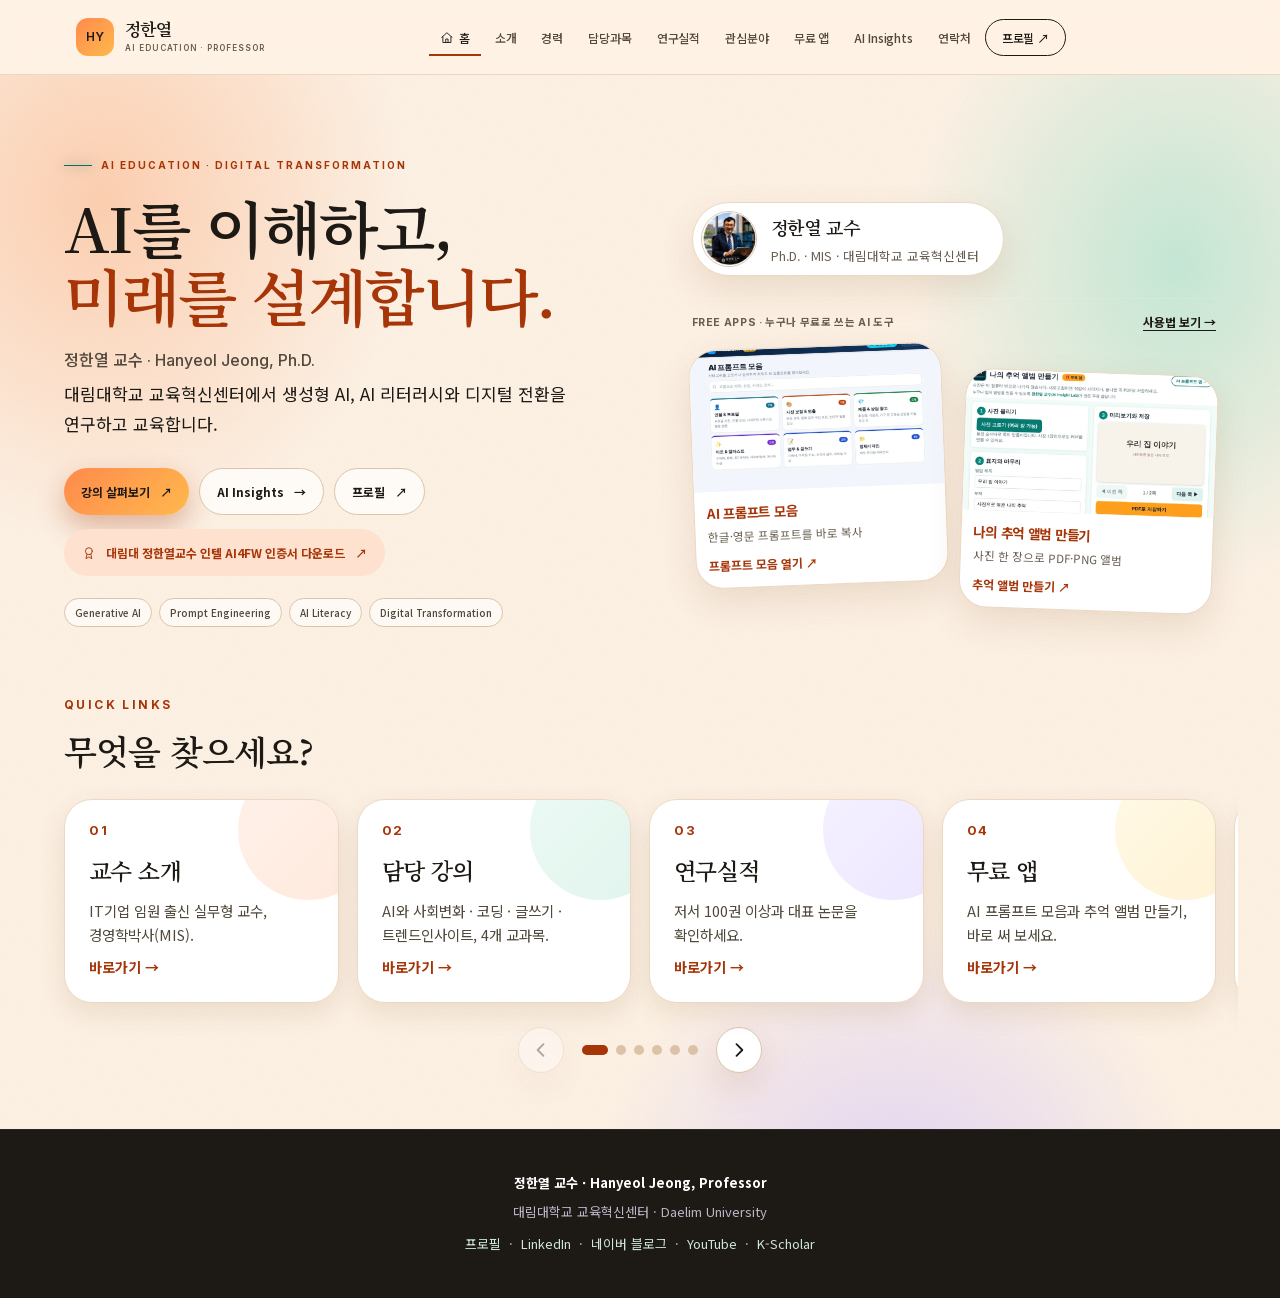
==== commit 841f90d5: "Add files via upload" ====
--- a/index.html
+++ b/index.html
@@ -1,5 +1,5 @@
 <!DOCTYPE html>
-<html lang="ko" data-theme="a">
+<html lang="ko" data-theme="c">
 <head>
 <meta name="naver-site-verification" content="70bff5590d184d8ad0c575b32004128d59491bfa" />
 <meta name="google-site-verification" content="4c6vog5UHRMC4YSmN-B3IHnLxH9sN-Bn5MdiW5Zf8hs" />
@@ -7,8 +7,7 @@
 <meta name="viewport" content="width=device-width, initial-scale=1.0">
 <meta name="description" content="대림대학교 교육혁신센터 정한열 교수의 AI Insight Lab. AI와 사회변화·코딩·글쓰기·트렌드인사이트 강의, 무료 AI 프롬프트 모음과 사진 앨범 제작 도구를 소개합니다.">
 <meta name="keywords" content="정한열, 정한열 교수, 대림대학교, 대림대, AI와 코딩, AI와 사회변화, AI와 글쓰기, 트렌드인사이트, AI 교육, 프롬프트 엔지니어링, Hanyeol Jeong, Daelim University">
-<meta name="robots" content="noindex,nofollow">
-<title>[시안 미리보기] 정한열 교수 | 대림대학교 — Hanyeol Jeong, Ph.D., Professor</title>
+<title>정한열 교수 | 대림대학교 — Hanyeol Jeong, Ph.D., Professor</title>
 <link rel="canonical" href="https://token-web.github.io/aiinsightlab/">
 <meta property="og:type" content="website">
 <meta property="og:site_name" content="정한열(AI Insight Lab)">
@@ -1853,7 +1852,6 @@
 .course-card.violet::before{background:#7C5CFF}
 @media (min-width:681px){.course-grid{grid-template-columns:repeat(2,1fr) !important}}
 </style>
-<script>try{var q=new URLSearchParams(location.search).get("theme");if(q&&/^[abc]$/.test(q))document.documentElement.setAttribute("data-theme",q)}catch(e){}</script>
 <style id="design-editorial">
 /* ═══════════ 에디토리얼 미니멀 디자인 레이어 (기능·구조는 그대로, 보이는 모습만 변경) ═══════════ */
 @font-face{font-family:'Noto Serif KR Subset';src:url('fonts/noto-serif-kr-600-subset.woff2') format('woff2');font-weight:600;font-style:normal;font-display:swap}
@@ -2181,11 +2179,6 @@
 .cx.is-static .cx-ui{display:none}
 @media (max-width:1000px){.cx[data-cx="courses"]{--cx-w:86%}.cx[data-cx="interests"]{--cx-w:calc((100% - 18px) / 2)}.cx[data-cx="gate"]{--cx-w:calc((100% - 18px) / 2.2)}}
 @media (max-width:680px){.cx[data-cx="interests"]{--cx-w:82%}.cx[data-cx="apps"]{--cx-w:90%}.cx[data-cx="gate"]{--cx-w:82%}html .course-card{--pad:22px}.gate{margin-top:48px}}
-/* ── 시안 선택기(미리보기 전용) ── */
-.theme-switch{position:fixed;left:14px;bottom:14px;z-index:120;display:flex;align-items:center;gap:4px;padding:5px;border-radius:999px;background:rgba(15,21,53,.94);color:#fff;box-shadow:0 10px 30px rgba(0,0,0,.28);font:600 12px/1 'Noto Sans KR',sans-serif}
-.theme-switch span{padding:0 8px 0 10px;opacity:.75}
-.theme-switch button{border:0;border-radius:999px;padding:9px 13px;background:transparent;color:#fff;cursor:pointer;font:inherit}
-.theme-switch button[aria-pressed="true"]{background:#fff;color:#0F1535}
 @media (prefers-reduced-motion:reduce){.cx-scroller{scroll-behavior:auto}.gate-card,.gate-card::after,.cx-dot{transition:none}}
 
 html footer,html footer p,html footer span{color:#B9B6C8 !important}
@@ -2999,16 +2992,6 @@
   build('#research .interest-list','interests','관심분야 카드');
   build('#apps .app-grid','apps','무료 앱 카드');
 })();
-/* 시안 선택기(미리보기 전용 — 최종본에서는 제거) */
-(function(){
-  var T=[['a','A 라이트'],['b','B 다크'],['c','C 컬러']], root=document.documentElement;
-  var box=document.createElement('div'); box.className='theme-switch'; box.setAttribute('role','group'); box.setAttribute('aria-label','디자인 시안 선택(미리보기)');
-  var lab=document.createElement('span'); lab.textContent='시안'; box.appendChild(lab);
-  function paint(){var cur=root.getAttribute('data-theme');[].forEach.call(box.querySelectorAll('button'),function(b){b.setAttribute('aria-pressed',b.dataset.t===cur?'true':'false');});}
-  T.forEach(function(x){var b=document.createElement('button');b.type='button';b.dataset.t=x[0];b.textContent=x[1];
-    b.addEventListener('click',function(){root.setAttribute('data-theme',x[0]);try{var u=new URL(location.href);u.searchParams.set('theme',x[0]);history.replaceState(history.state,'',u.pathname+u.search+u.hash);}catch(e){}paint();});box.appendChild(b);});
-  document.body.appendChild(box); paint();
-})();
 </script>
 </body>
 </html>
